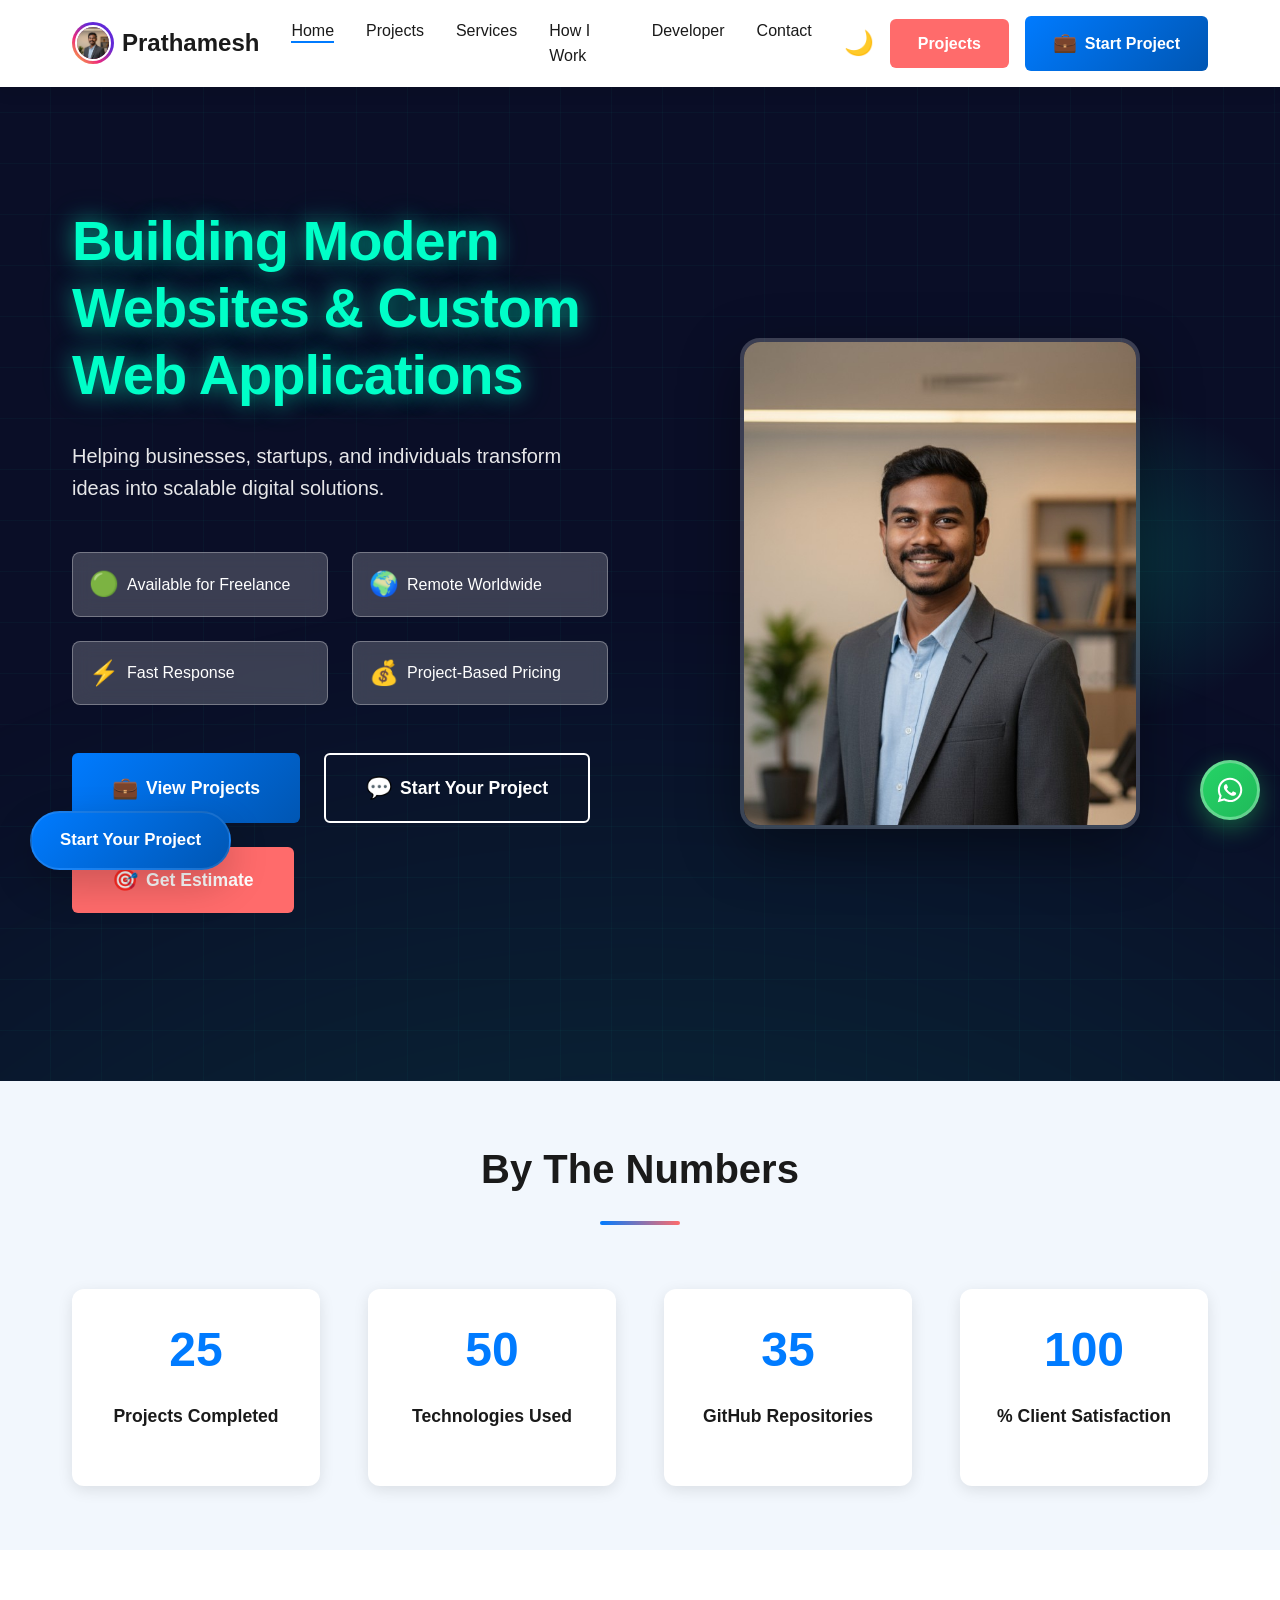
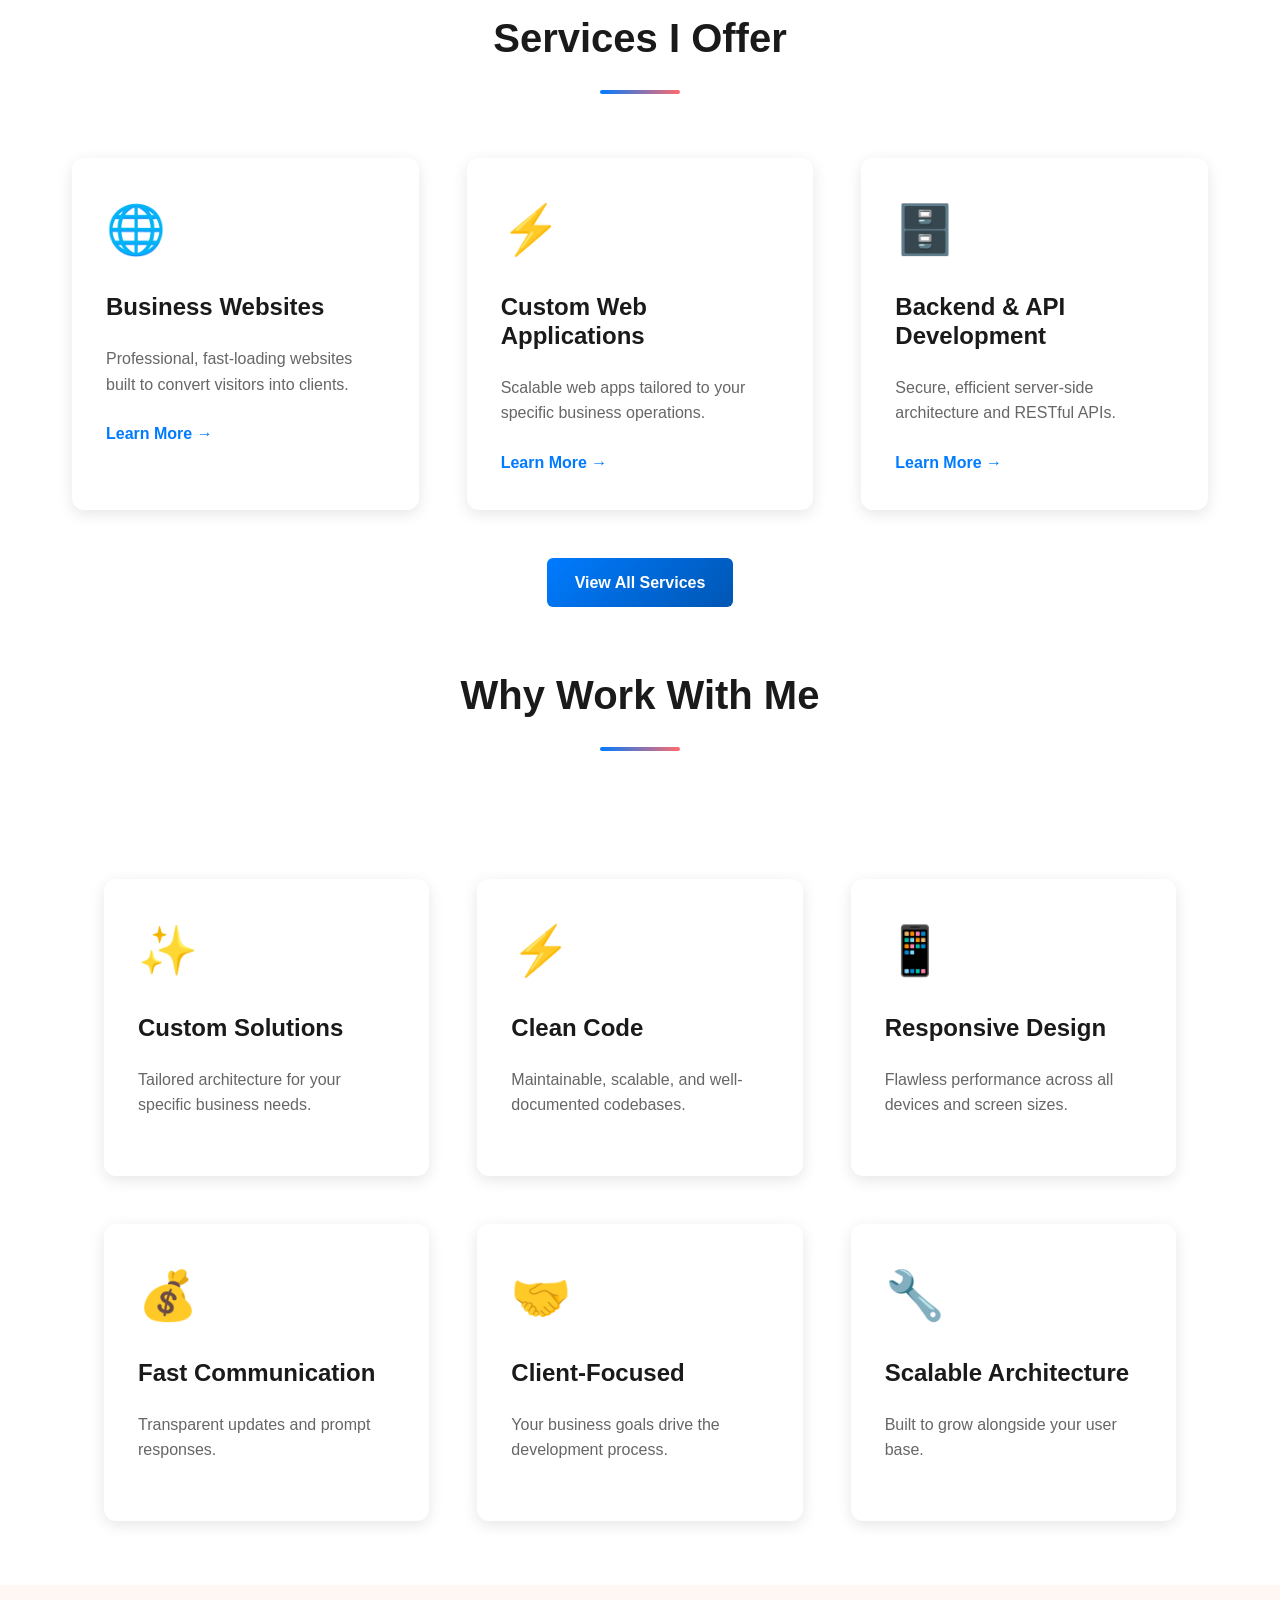
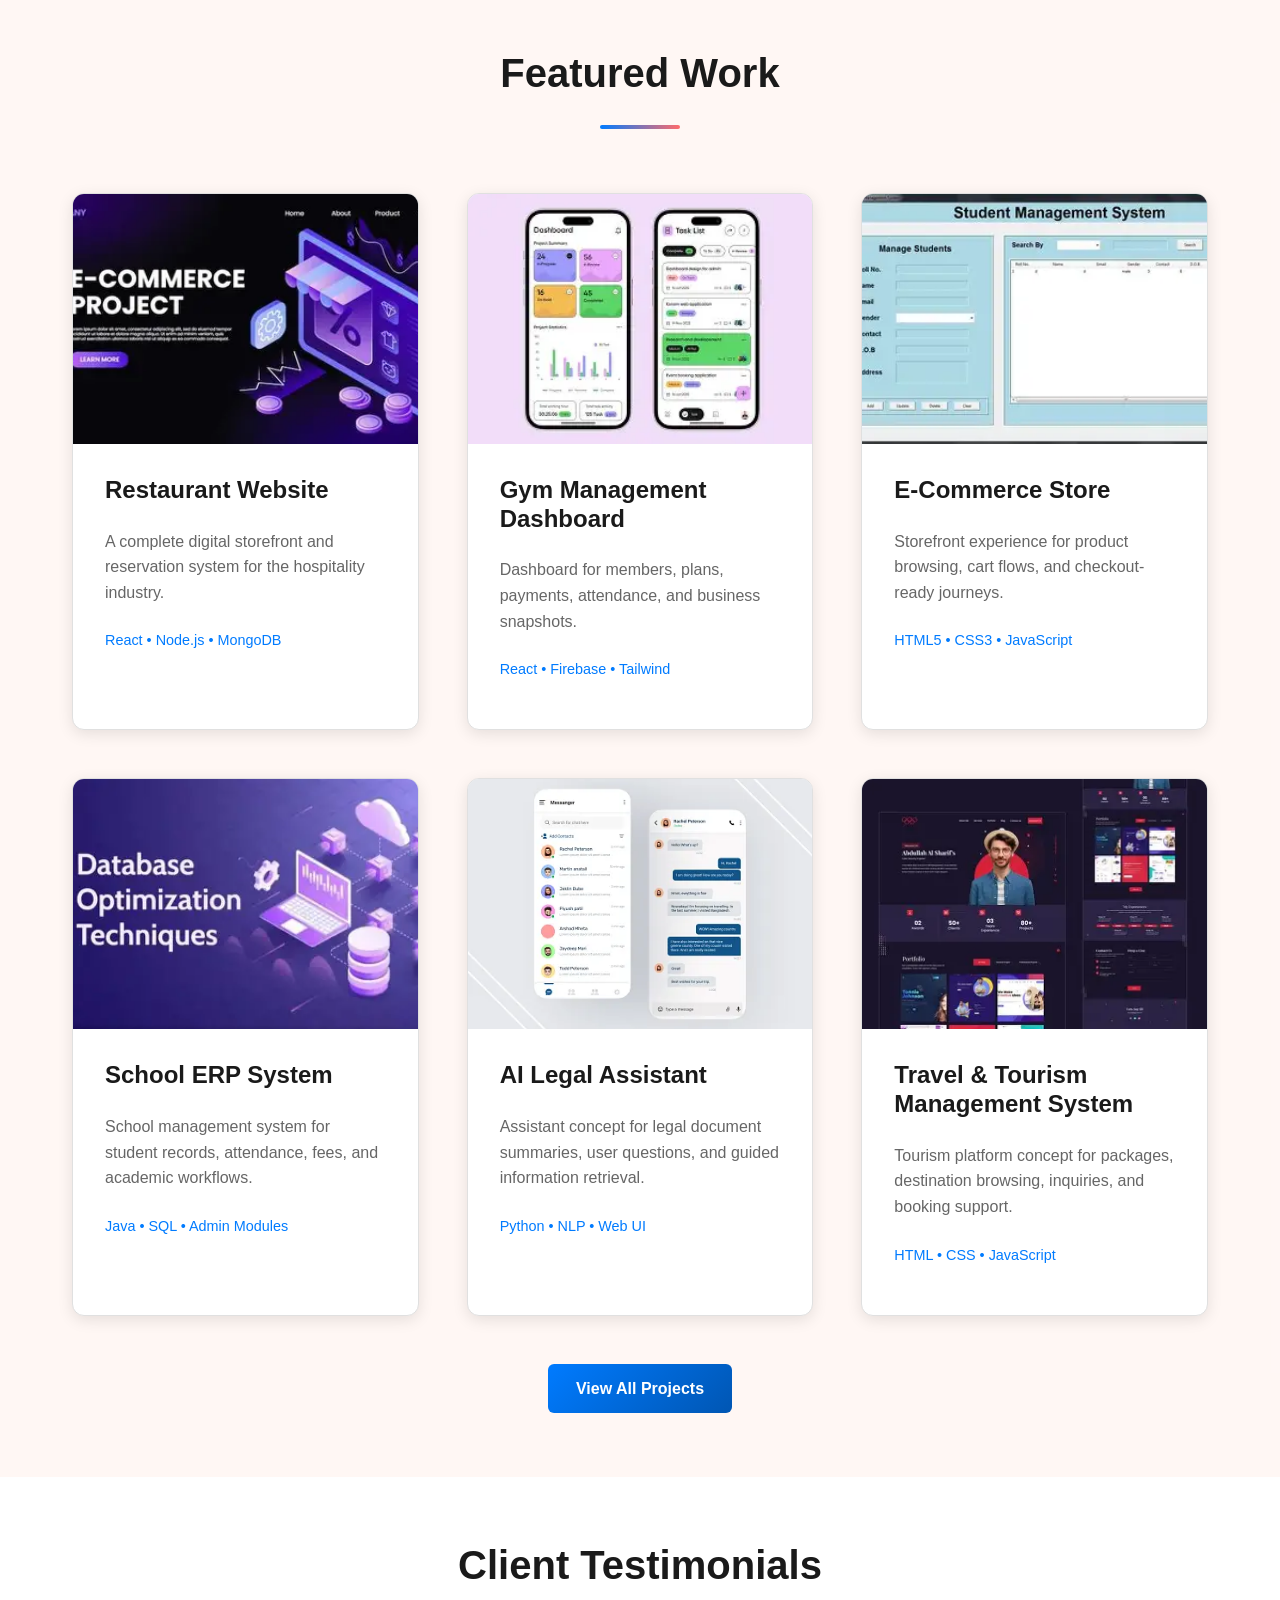
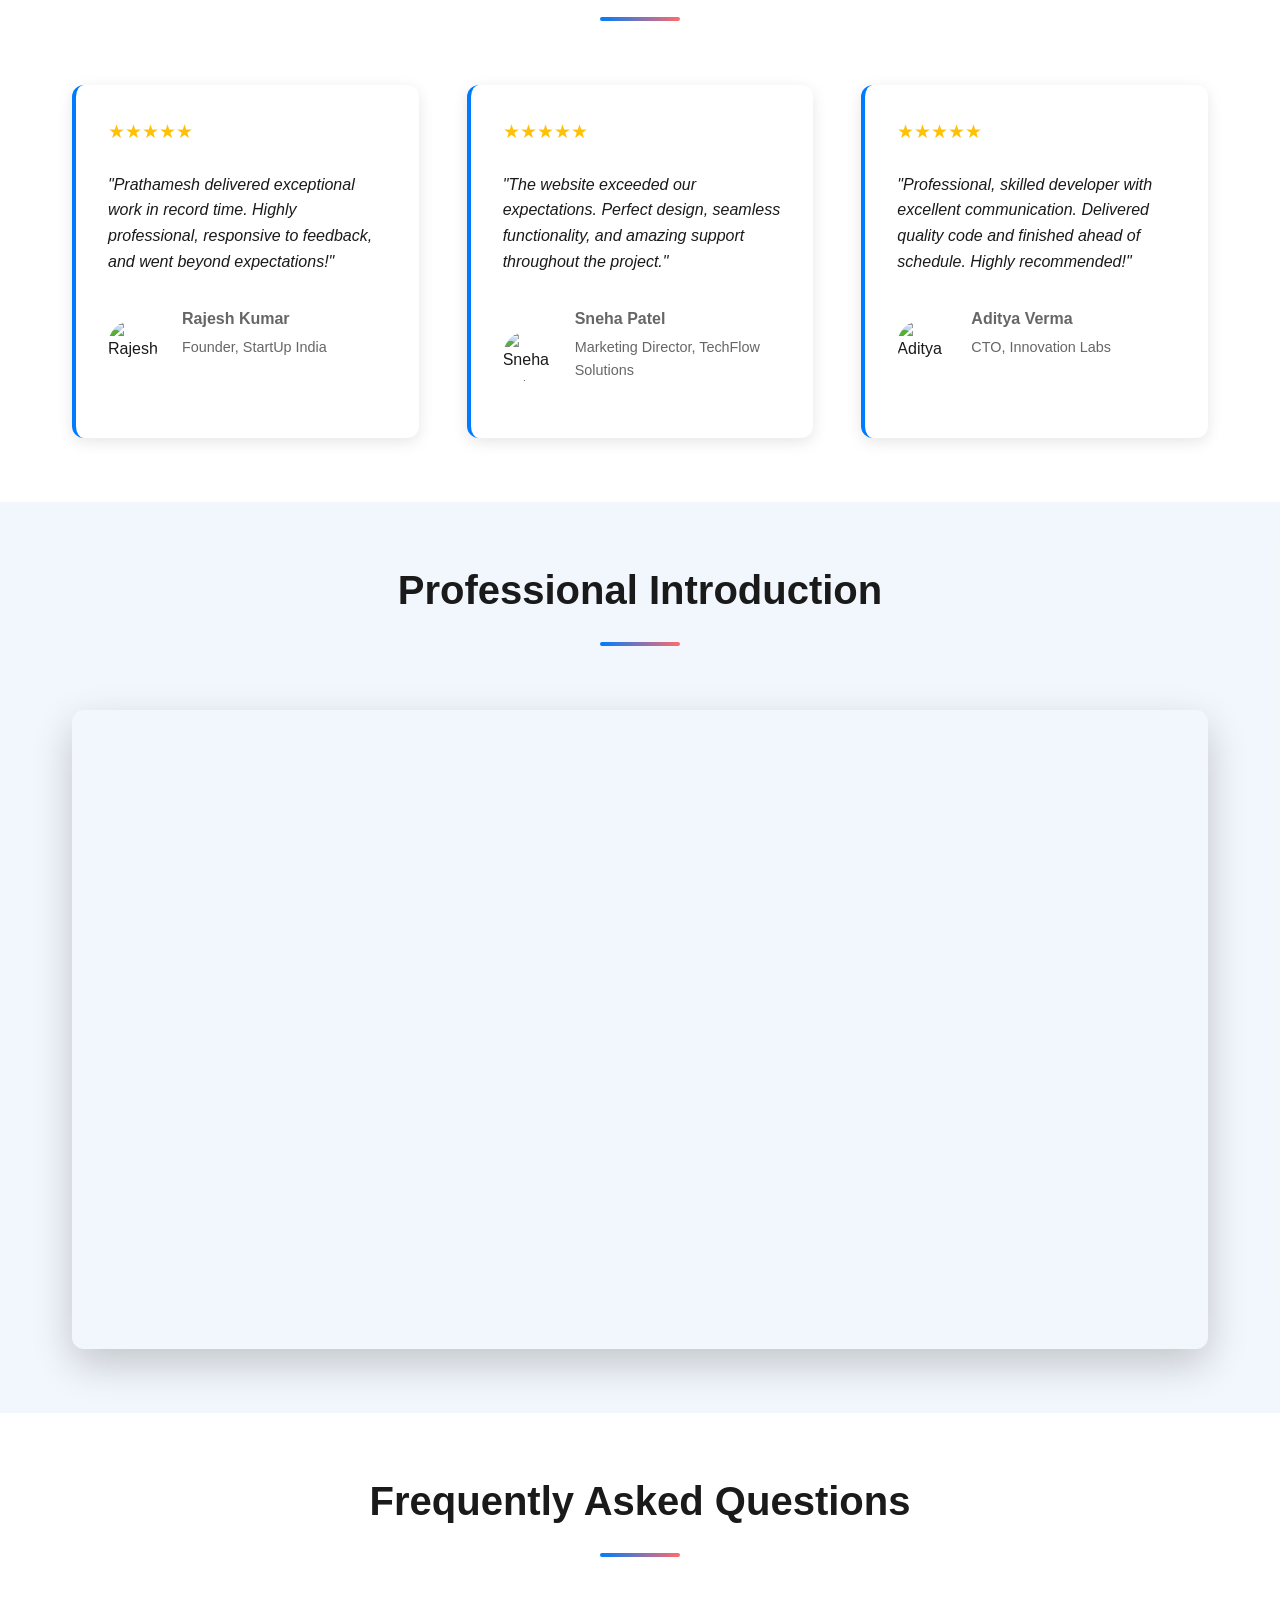
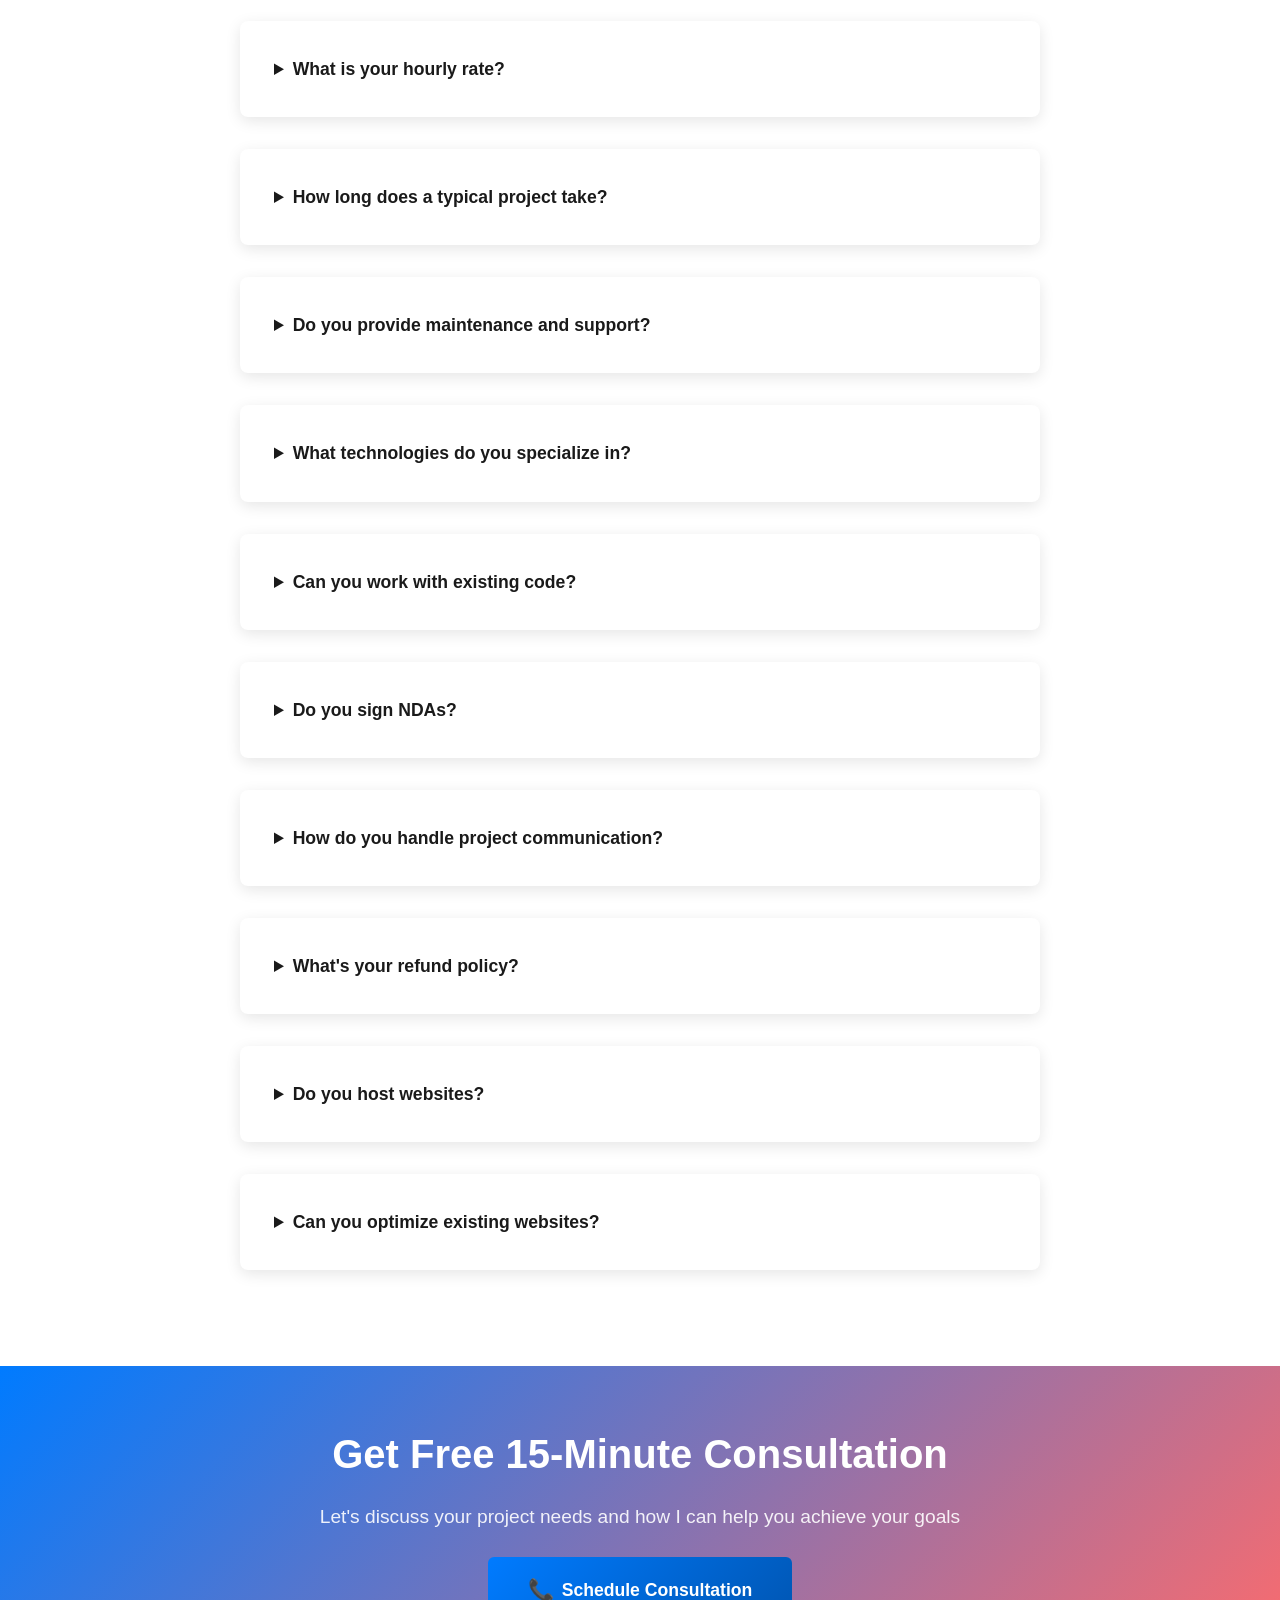
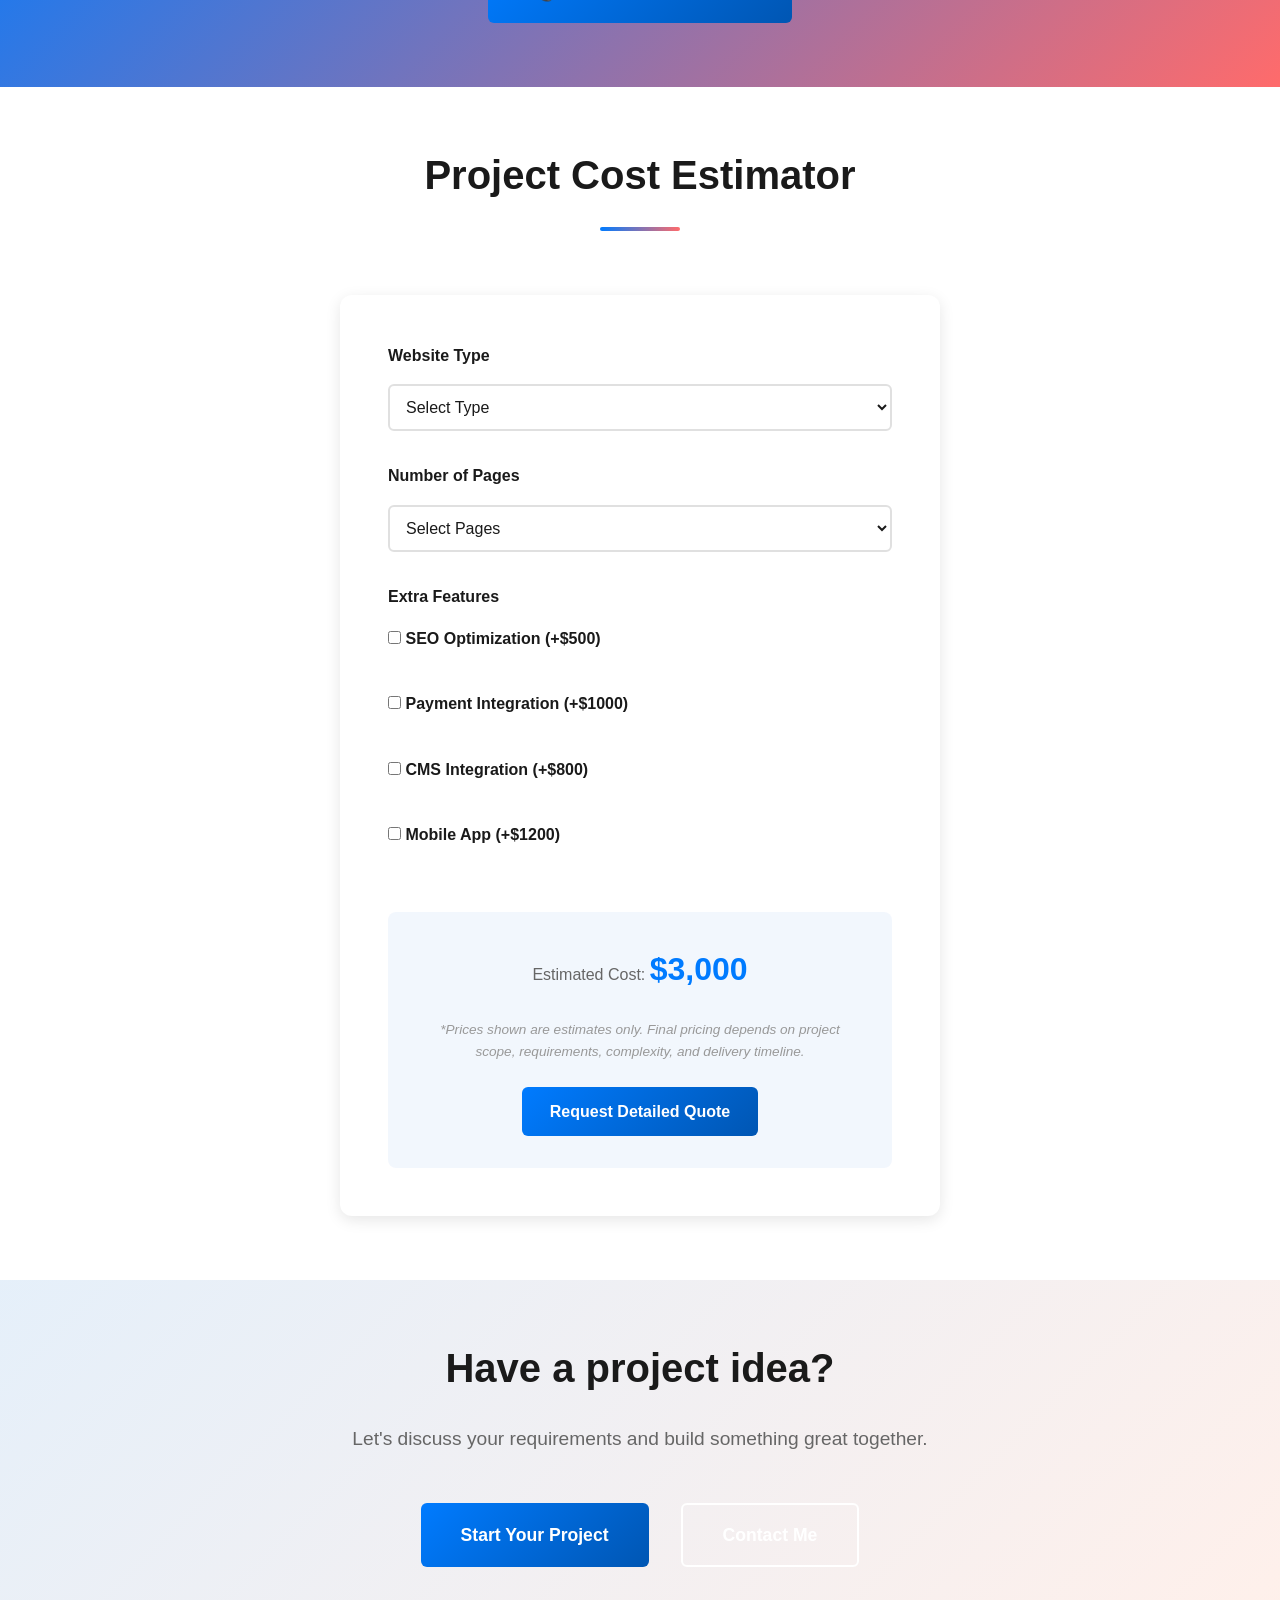
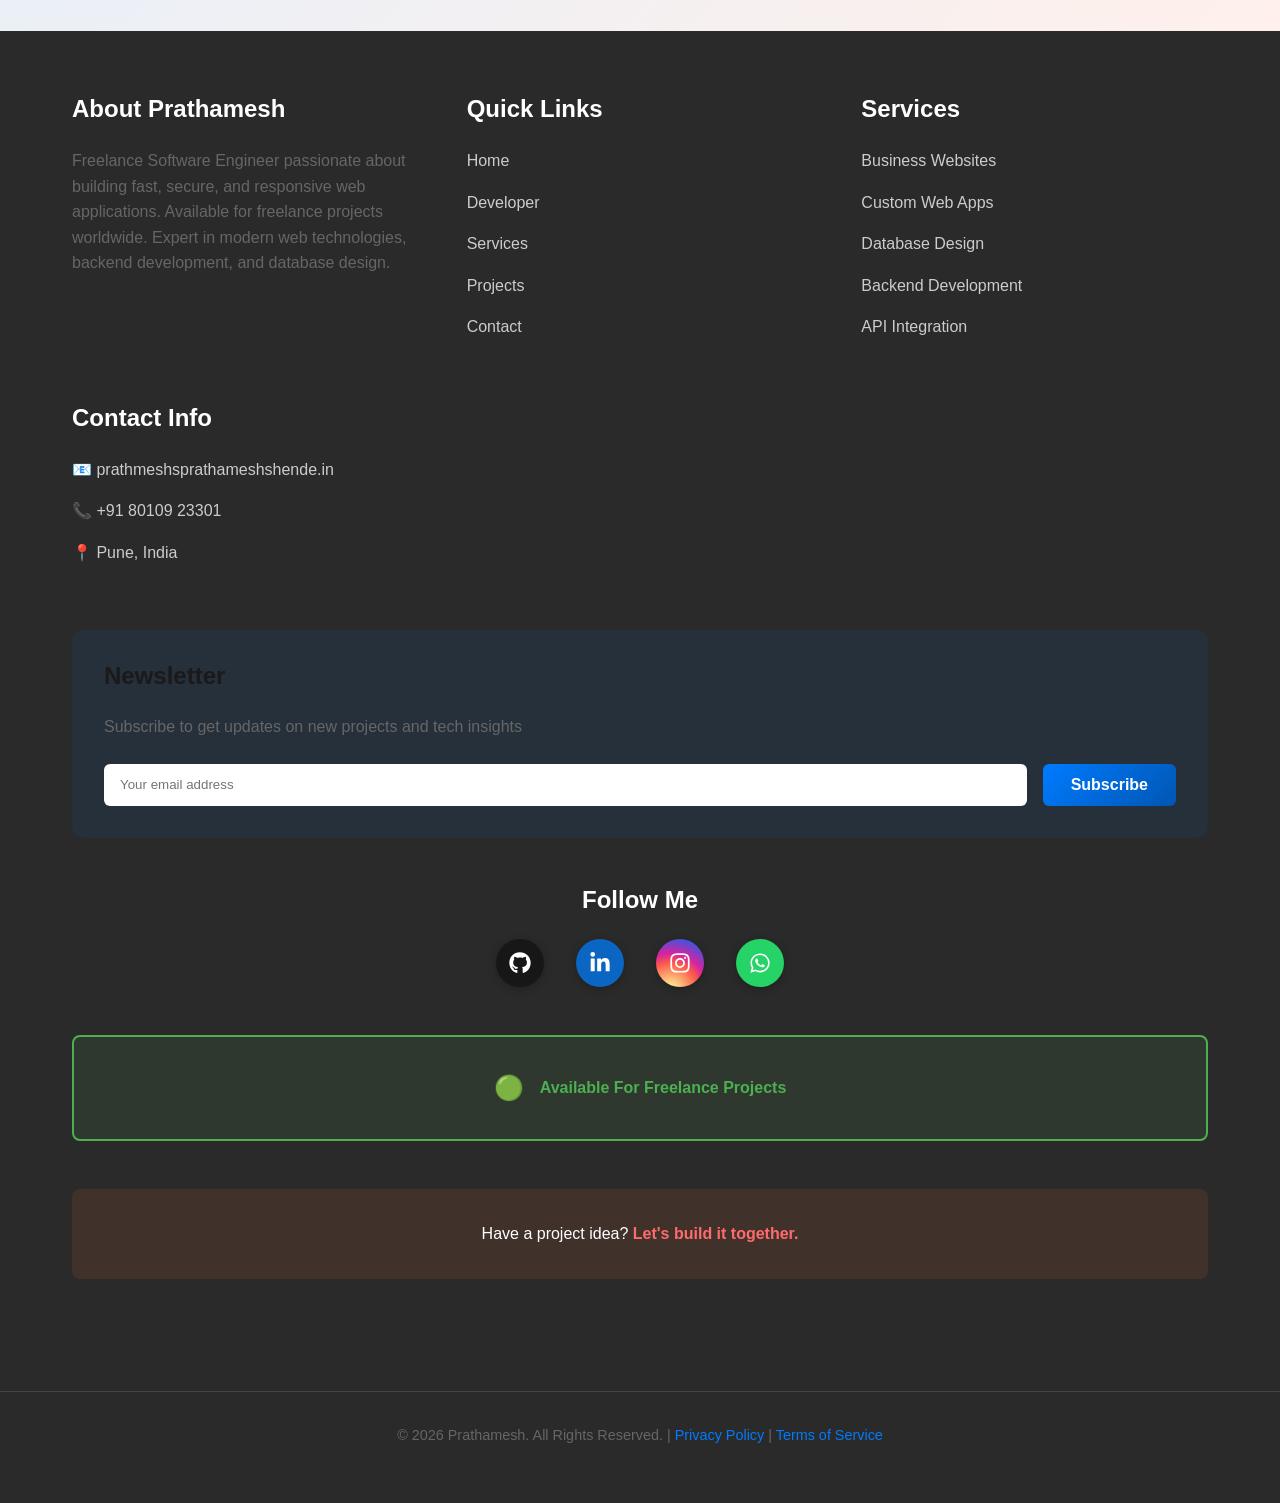
==== index.html @ f793f35e "first commit" ====
<!DOCTYPE html>
<html lang="en">
<head>
    <meta charset="UTF-8">
    <meta name="viewport" content="width=device-width, initial-scale=1.0">
    <meta name="description" content="Prathamesh | Freelance web developer specializing in custom web applications, business websites, and scalable digital solutions. Let's build your next project.">
    <meta name="keywords" content="freelance web developer, custom web applications, business websites, backend development, API development, database design">
    <meta name="author" content="Prathamesh">
    <meta name="robots" content="index, follow">
    <meta name="language" content="English">
    
    <meta property="og:type" content="website">
    <meta property="og:url" content="https://prathameshshende.in/">
    <meta property="og:title" content="Prathamesh | Freelance Web Developer & Software Engineer">
    <meta property="og:description" content="Freelance web developer specializing in custom web applications, business websites, and scalable digital solutions. Let's build your next project.">
    <meta property="og:image" content="https://prathameshshende.in/images/profile.jpg">
    
    <meta name="twitter:card" content="summary_large_image">
    <meta name="twitter:url" content="https://prathameshshende.in/">
    <meta name="twitter:title" content="Prathamesh | Freelance Web Developer & Software Engineer">
    <meta name="twitter:description" content="Freelance web developer specializing in custom web applications, business websites, and scalable digital solutions. Let's build your next project.">
    <meta name="twitter:image" content="https://prathameshshende.in/images/profile.jpg">
    
    <link rel="canonical" href="https://prathameshshende.in/">
    
    <link rel="icon" type="image/x-icon" href="favicon.ico">
    <link rel="shortcut icon" href="favicon.ico">
    
    <title>Prathamesh | Freelance Web Developer & Software Engineer</title>
    <link rel="stylesheet" href="css/style.css">
</head>
<body>
    <script type="application/ld+json">
    {
        "@context": "https://schema.org",
        "@type": "Person",
        "name": "Prathamesh",
        "image": "https://prathameshshende.in/images/profile.jpg",
        "jobTitle": "Freelance Web Developer",
        "url": "https://prathameshshende.in",
        "sameAs": [
            "hprathameshshende.in/Prathamesh-Shende",
            "httprathameshshende.in/in/prathamesh-shende",
            "htprathameshshende.in/PrathameshShende"
        ],
        "telephone": "+91-8010923301",
        "email": "prathmeshsprathameshshende.in"
    }
    </script>

    <script type="application/ld+json">
    {
        "@context": "https://schema.org",
        "@type": "WebSite",
        "url": "https://prathameshshende.in",
        "name": "Prathamesh - Freelance Developer",
        "description": "Freelance developer showcase for websites, web applications, backend development, and project inquiries"
    }
    </script>

    <a href="#main-content" class="skip-to-content">Skip to main content</a>

    <header class="header" role="banner">
        <nav class="navbar" role="navigation" aria-label="Main navigation">
            <div class="nav-container">
                <div class="nav-logo">
                    <a href="index.html" aria-current="page">
                        <span class="logo-icon"><img src="images/profile.jpg" alt="Prathamesh"></span>
                        <span class="logo-text">Prathamesh</span>
                    </a>
                </div>
                
                <button class="hamburger" id="hamburger" aria-label="Toggle navigation menu" aria-expanded="false" aria-controls="nav-menu">
                    <span class="hamburger-box">
                        <span class="hamburger-inner"></span>
                    </span>
                </button>

                <ul class="nav-menu" id="nav-menu" role="menubar">
                    <li><a href="index.html" class="nav-link active" role="menuitem">Home</a></li>
                    <li><a href="projects.html" class="nav-link" role="menuitem">Projects</a></li>
                    <li><a href="services.html" class="nav-link" role="menuitem">Services</a></li>
                    <li><a href="how-i-work.html" class="nav-link" role="menuitem">How I Work</a></li>
                    <li><a href="developer.html" class="nav-link" role="menuitem">Developer</a></li>
                    <li><a href="contact.html" class="nav-link" role="menuitem">Contact</a></li>
                </ul>

                <div class="nav-actions">
                    <button class="theme-toggle" id="themeToggle" aria-label="Toggle dark/light mode" title="Toggle Theme">
                        <span class="theme-icon">🌙</span>
                    </button>
                    <a href="projects.html" class="btn btn-secondary">Projects</a>
                    <a href="contact.html" class="btn btn-primary" aria-label="Hire me for your project">
                        <span class="btn-icon">💼</span>
                        <span class="btn-text">Start Project</span>
                    </a>
                </div>
            </div>
        </nav>
    </header>

    <div class="scroll-progress" aria-label="Page scroll progress indicator"></div>

    <main id="main-content" role="main">
        
        <section class="hero" id="hero" role="region" aria-label="Hero section">
            <div class="container">
                <div class="hero-content">
                    <div class="hero-text">
                        <h1 class="hero-title">Building Modern Websites & Custom Web Applications</h1>
                        <p class="hero-subtitle">Helping businesses, startups, and individuals transform ideas into scalable digital solutions.</p>
                        
                        <div class="trust-indicators">
                            <span class="trust-badge" role="status"><span class="badge-icon">🟢</span> Available for Freelance</span>
                            <span class="trust-badge" role="status"><span class="badge-icon">🌍</span> Remote Worldwide</span>
                            <span class="trust-badge" role="status"><span class="badge-icon">⚡</span> Fast Response</span>
                            <span class="trust-badge" role="status"><span class="badge-icon">💰</span> Project-Based Pricing</span>
                        </div>

                        <div class="hero-buttons">
                            <a href="projects.html" class="btn btn-primary btn-lg" aria-label="View freelance projects">
                                <span class="btn-icon">💼</span>
                                <span class="btn-text">View Projects</span>
                            </a>
                            <a href="contact.html" class="btn btn-outline btn-lg" aria-label="Contact me for discussions">
                                <span class="btn-icon">💬</span>
                                <span class="btn-text">Start Your Project</span>
                            </a>
                            <a href="#cost-estimator" class="btn btn-secondary btn-lg" aria-label="Get project estimate">
                                <span class="btn-icon">🎯</span>
                                <span class="btn-text">Get Estimate</span>
                            </a>
                        </div>
                    </div>
                    <div class="hero-image">
                        <img src="images/profile.jpg" alt="Prathamesh, freelance developer" class="profile-img" loading="eager">
                    </div>
                </div>
            </div>
        </section>

        <section class="stats-section" id="stats" role="region" aria-label="Statistics section">
            <div class="container">
                <h2 class="section-title">By The Numbers</h2>
                <div class="stats-grid">
                    <div class="stat-card" role="status">
                        <h3 class="stat-number" data-target="25">0</h3>
                        <p class="stat-label">Projects Completed</p>
                    </div>
                    <div class="stat-card" role="status">
                        <h3 class="stat-number" data-target="50">0</h3>
                        <p class="stat-label">Technologies Used</p>
                    </div>
                    <div class="stat-card" role="status">
                        <h3 class="stat-number" data-target="35">0</h3>
                        <p class="stat-label">GitHub Repositories</p>
                    </div>
                    <div class="stat-card" role="status">
                        <h3 class="stat-number" data-target="100">0</h3>
                        <p class="stat-label">% Client Satisfaction</p>
                    </div>
                </div>
            </div>
        </section>

        <section class="services-preview" id="services-preview" role="region" aria-label="Services preview section">
            <div class="container">
                <h2 class="section-title">Services I Offer</h2>
                <div class="services-grid">
                    <article class="service-card">
                        <div class="service-icon">🌐</div>
                        <h3>Business Websites</h3>
                        <p>Professional, fast-loading websites built to convert visitors into clients.</p>
                        <a href="services.html" class="card-link">Learn More →</a>
                    </article>
                    <article class="service-card">
                        <div class="service-icon">⚡</div>
                        <h3>Custom Web Applications</h3>
                        <p>Scalable web apps tailored to your specific business operations.</p>
                        <a href="services.html" class="card-link">Learn More →</a>
                    </article>
                    <article class="service-card">
                        <div class="service-icon">🗄️</div>
                        <h3>Backend & API Development</h3>
                        <p>Secure, efficient server-side architecture and RESTful APIs.</p>
                        <a href="services.html" class="card-link">Learn More →</a>
                    </article>
                </div>
                <div class="services-cta">
                    <a href="services.html" class="btn btn-primary">View All Services</a>
                </div>
            </div>
        </section>

        <section class="why-choose" id="why-choose" role="region" aria-label="Why choose me section">
            <div class="container">
                <h2 class="section-title">Why Work With Me</h2>
                <div class="features-grid">
                    <div class="feature-card">
                        <div class="feature-icon">✨</div>
                        <h3>Custom Solutions</h3>
                        <p>Tailored architecture for your specific business needs.</p>
                    </div>
                    <div class="feature-card">
                        <div class="feature-icon">⚡</div>
                        <h3>Clean Code</h3>
                        <p>Maintainable, scalable, and well-documented codebases.</p>
                    </div>
                    <div class="feature-card">
                        <div class="feature-icon">📱</div>
                        <h3>Responsive Design</h3>
                        <p>Flawless performance across all devices and screen sizes.</p>
                    </div>
                    <div class="feature-card">
                        <div class="feature-icon">💰</div>
                        <h3>Fast Communication</h3>
                        <p>Transparent updates and prompt responses.</p>
                    </div>
                    <div class="feature-card">
                        <div class="feature-icon">🤝</div>
                        <h3>Client-Focused</h3>
                        <p>Your business goals drive the development process.</p>
                    </div>
                    <div class="feature-card">
                        <div class="feature-icon">🔧</div>
                        <h3>Scalable Architecture</h3>
                        <p>Built to grow alongside your user base.</p>
                    </div>
                </div>
            </div>
        </section>

        <section class="featured-projects" id="featured-projects" role="region" aria-label="Featured projects section">
            <div class="container">
                <h2 class="section-title">Featured Work</h2>
                <div class="projects-grid">
                    <article class="project-card portfolio-card">
                        <div class="project-image">
                            <img src="images/projects/project1.jpg" alt="Restaurant Website Mockup" loading="lazy">
                            <div class="project-overlay">
                                <button class="btn btn-primary btn-sm modal-trigger" data-project="restaurant">Preview</button>
                            </div>
                        </div>
                        <div class="project-info">
                            <h3>Restaurant Website</h3>
                            <p class="project-desc">A complete digital storefront and reservation system for the hospitality industry.</p>
                            <span class="project-tech">React • Node.js • MongoDB</span>
                        </div>
                        <div class="project-details" hidden>
                            <div class="modal-data" data-id="restaurant">
                                <h3 class="modal-title">Restaurant Website</h3>
                                <div class="modal-overview">A polished website for a restaurant that needs to display menus, highlights, location details, and inquiry options clearly.</div>
                                <div class="modal-problem">Replaces scattered social media-only information with a trustworthy web presence customers can access anytime.</div>
                                <ul class="modal-features">
                                    <li>Menu and featured dish sections</li>
                                    <li>Gallery, location, and contact blocks</li>
                                    <li>Mobile-first browsing experience</li>
                                    <li>SEO-friendly page structure</li>
                                </ul>
                                <div class="modal-stack">React, Node.js, MongoDB, HTML5, CSS3</div>
                                <div class="modal-process">Content planning, wireframe, responsive build, performance checks, and launch support.</div>
                                <a href="hprathameshshende.in/Mr-PrathameshShende" class="modal-repo">View GitHub Repository</a>
                            </div>
                        </div>
                    </article>

                    <article class="project-card portfolio-card">
                        <div class="project-image">
                            <img src="images/projects/project2.jpg" alt="Gym Management Dashboard Mockup" loading="lazy">
                            <div class="project-overlay">
                                <button class="btn btn-primary btn-sm modal-trigger" data-project="gym">Preview</button>
                            </div>
                        </div>
                        <div class="project-info">
                            <h3>Gym Management Dashboard</h3>
                            <p class="project-desc">Dashboard for members, plans, payments, attendance, and business snapshots.</p>
                            <span class="project-tech">React • Firebase • Tailwind</span>
                        </div>
                         <div class="project-details" hidden>
                            <div class="modal-data" data-id="gym">
                                <h3 class="modal-title">Gym Management Dashboard</h3>
                                <div class="modal-overview">An operational dashboard for gym owners to manage members, subscriptions, attendance, and revenue visibility.</div>
                                <div class="modal-problem">Reduces manual record keeping and helps staff quickly understand membership and payment status.</div>
                                <ul class="modal-features">
                                    <li>Member and plan management</li>
                                    <li>Attendance and payment tracking</li>
                                    <li>Dashboard metrics for daily operations</li>
                                    <li>Responsive admin interface</li>
                                </ul>
                                <div class="modal-stack">React, Firebase, Redux, Tailwind CSS</div>
                                <div class="modal-process">Requirement mapping, data model planning, UI build, workflow testing, and iteration.</div>
                                <a href="hprathameshshende.in/Mr-PrathameshShende" class="modal-repo">View GitHub Repository</a>
                            </div>
                        </div>
                    </article>

                    <article class="project-card portfolio-card">
                        <div class="project-image">
                            <img src="images/projects/project3.jpg" alt="E-Commerce Store Mockup" loading="lazy">
                            <div class="project-overlay">
                                <button class="btn btn-primary btn-sm modal-trigger" data-project="ecommerce">Preview</button>
                            </div>
                        </div>
                        <div class="project-info">
                            <h3>E-Commerce Store</h3>
                            <p class="project-desc">Storefront experience for product browsing, cart flows, and checkout-ready journeys.</p>
                            <span class="project-tech">HTML5 • CSS3 • JavaScript</span>
                        </div>
                        <div class="project-details" hidden>
                            <div class="modal-data" data-id="ecommerce">
                                <h3 class="modal-title">E-Commerce Store</h3>
                                <div class="modal-overview">A storefront-style web project focused on product discovery, cart interaction, and conversion-friendly browsing.</div>
                                <div class="modal-problem">Gives small businesses a structured online shopping experience instead of relying only on manual product sharing.</div>
                                <ul class="modal-features">
                                    <li>Product listing and detail patterns</li>
                                    <li>Cart-ready interaction flow</li>
                                    <li>Responsive category browsing</li>
                                    <li>Performance and SEO basics</li>
                                </ul>
                                <div class="modal-stack">HTML5, CSS3, JavaScript</div>
                                <div class="modal-process">Store flow planning, UI component build, interaction testing, and optimization.</div>
                                <a href="hprathameshshende.in/Mr-PrathameshShende" class="modal-repo">View GitHub Repository</a>
                            </div>
                        </div>
                    </article>

                    <article class="project-card portfolio-card">
                        <div class="project-image">
                            <img src="images/projects/project4.jpg" alt="School ERP System Mockup" loading="lazy">
                            <div class="project-overlay">
                                <button class="btn btn-primary btn-sm modal-trigger" data-project="erp">Preview</button>
                            </div>
                        </div>
                        <div class="project-info">
                            <h3>School ERP System</h3>
                            <p class="project-desc">School management system for student records, attendance, fees, and academic workflows.</p>
                            <span class="project-tech">Java • SQL • Admin Modules</span>
                        </div>
                        <div class="project-details" hidden>
                            <div class="modal-data" data-id="erp">
                                <h3 class="modal-title">School ERP System</h3>
                                <div class="modal-overview">A school operations system designed to organize student, staff, attendance, fee, and academic records.</div>
                                <div class="modal-problem">Centralizes repetitive school administration tasks and reduces dependency on spreadsheets.</div>
                                <ul class="modal-features">
                                    <li>Student and staff record management</li>
                                    <li>Attendance and fee tracking</li>
                                    <li>Role-based admin workflows</li>
                                    <li>Reports for common school operations</li>
                                </ul>
                                <div class="modal-stack">Java, SQL</div>
                                <div class="modal-process">Workflow analysis, schema design, module development, testing, and documentation.</div>
                                <a href="hprathameshshende.in/Mr-PrathameshShende" class="modal-repo">View GitHub Repository</a>
                            </div>
                        </div>
                    </article>

                    <article class="project-card portfolio-card">
                        <div class="project-image">
                            <img src="images/projects/project5.jpg" alt="AI Legal Assistant Mockup" loading="lazy">
                            <div class="project-overlay">
                                <button class="btn btn-primary btn-sm modal-trigger" data-project="ai">Preview</button>
                            </div>
                        </div>
                        <div class="project-info">
                            <h3>AI Legal Assistant</h3>
                            <p class="project-desc">Assistant concept for legal document summaries, user questions, and guided information retrieval.</p>
                            <span class="project-tech">Python • NLP • Web UI</span>
                        </div>
                         <div class="project-details" hidden>
                             <div class="modal-data" data-id="ai">
                                <h3 class="modal-title">AI Legal Assistant</h3>
                                <div class="modal-overview">A legal-tech assistant concept that helps users understand document content and ask structured legal-information questions.</div>
                                <div class="modal-problem">Makes long legal documents easier to review by summarizing key points and organizing queries.</div>
                                <ul class="modal-features">
                                    <li>Document upload and summary flow</li>
                                    <li>Question-answer style interface</li>
                                    <li>Clear disclaimers for informational use</li>
                                    <li>Readable result formatting</li>
                                </ul>
                                <div class="modal-stack">Python, NLP, JavaScript</div>
                                <div class="modal-process">Use-case planning, data flow design, prototype UI, testing with sample documents.</div>
                                <a href="hprathameshshende.in/Mr-PrathameshShende" class="modal-repo">View GitHub Repository</a>
                            </div>
                        </div>
                    </article>

                    <article class="project-card portfolio-card">
                        <div class="project-image">
                            <img src="images/projects/project6.jpg" alt="Travel and Tourism Management System Mockup" loading="lazy">
                            <div class="project-overlay">
                                <button class="btn btn-primary btn-sm modal-trigger" data-project="travel">Preview</button>
                            </div>
                        </div>
                        <div class="project-info">
                            <h3>Travel & Tourism Management System</h3>
                            <p class="project-desc">Tourism platform concept for packages, destination browsing, inquiries, and booking support.</p>
                            <span class="project-tech">HTML • CSS • JavaScript</span>
                        </div>
                        <div class="project-details" hidden>
                            <div class="modal-data" data-id="travel">
                                <h3 class="modal-title">Travel & Tourism Management System</h3>
                                <div class="modal-overview">A travel management web system for showcasing destinations, packages, trip details, and inquiry workflows.</div>
                                <div class="modal-problem">Helps travel businesses present packages professionally and collect trip requirements in one place.</div>
                                <ul class="modal-features">
                                    <li>Destination and package listing</li>
                                    <li>Inquiry and booking-oriented CTA flow</li>
                                    <li>Responsive travel content layout</li>
                                    <li>Admin-ready content structure</li>
                                </ul>
                                <div class="modal-stack">HTML, CSS, JavaScript</div>
                                <div class="modal-process">Content architecture, package layout design, responsive build, inquiry testing.</div>
                                <a href="hprathameshshende.in/Mr-PrathameshShende" class="modal-repo">View GitHub Repository</a>
                            </div>
                        </div>
                    </article>
                </div>
                <div class="projects-cta">
                    <a href="projects.html" class="btn btn-primary">View All Projects</a>
                </div>
            </div>
        </section>

        <section class="testimonials" id="testimonials" role="region" aria-label="Testimonials section">
            <div class="container">
                <h2 class="section-title">Client Testimonials</h2>
                <div class="testimonials-grid">
                    <article class="testimonial-card">
                        <div class="stars" aria-label="5 out of 5 stars">★★★★★</div>
                        <p class="testimonial-text">"Prathamesh delivered exceptional work in record time. Highly professional, responsive to feedback, and went beyond expectations!"</p>
                        <div class="testimonial-author">
                            <img src="https://viprathameshshende.in/50/FF6B6B/FFFFFF?text=RK" alt="Rajesh Kumar profile picture" loading="lazy">
                            <div>
                                <p class="author-name">Rajesh Kumar</p>
                                <p class="author-role">Founder, StartUp India</p>
                            </div>
                        </div>
                    </article>

                    <article class="testimonial-card">
                        <div class="stars" aria-label="5 out of 5 stars">★★★★★</div>
                        <p class="testimonial-text">"The website exceeded our expectations. Perfect design, seamless functionality, and amazing support throughout the project."</p>
                        <div class="testimonial-author">
                            <img src="https://viprathameshshende.in/50/4ECDC4/FFFFFF?text=SP" alt="Sneha Patel profile picture" loading="lazy">
                            <div>
                                <p class="author-name">Sneha Patel</p>
                                <p class="author-role">Marketing Director, TechFlow Solutions</p>
                            </div>
                        </div>
                    </article>

                    <article class="testimonial-card">
                        <div class="stars" aria-label="5 out of 5 stars">★★★★★</div>
                        <p class="testimonial-text">"Professional, skilled developer with excellent communication. Delivered quality code and finished ahead of schedule. Highly recommended!"</p>
                        <div class="testimonial-author">
                            <img src="https://viprathameshshende.in/50/95E1D3/FFFFFF?text=AV" alt="Aditya Verma profile picture" loading="lazy">
                            <div>
                                <p class="author-name">Aditya Verma</p>
                                <p class="author-role">CTO, Innovation Labs</p>
                            </div>
                        </div>
                    </article>
                </div>
            </div>
        </section>

        <section class="video-section" id="video-section" role="region" aria-label="Introduction video section">
            <div class="container">
                <h2 class="section-title">Professional Introduction</h2>
                <div class="video-container">
<iframe width="100%" height="400" src="https:prathameshshende.in/embed/Akv9d1X_qKA?si=hriV2VgsnIpllRv3" title="YouTube video player" frameborder="0" allow="accelerometer; autoplay; clipboard-write; encrypted-media; gyroscope; picture-in-picture; web-share" referrerpolicy="strict-origin-when-cross-origin" allowfullscreen></iframe>                </div>
            </div>
        </section>

        <section class="faq-section" id="faq" role="region" aria-label="Frequently asked questions">
            <div class="container">
                <h2 class="section-title">Frequently Asked Questions</h2>
                <div class="faq-content">
                    <details class="faq-item">
                        <summary>What is your hourly rate?</summary>
                        <p>I offer project-based pricing, but hourly rates typically range from $25-$75 depending on project complexity and your specific requirements.</p>
                    </details>

                    <details class="faq-item">
                        <summary>How long does a typical project take?</summary>
                        <p>Project timelines vary. A simple website takes 2-3 weeks, while complex applications may take 2-3 months. I provide detailed timelines after understanding requirements.</p>
                    </details>

                    <details class="faq-item">
                        <summary>Do you provide maintenance and support?</summary>
                        <p>Yes, I offer post-launch support packages including bug fixes, updates, and technical assistance.</p>
                    </details>

                    <details class="faq-item">
                        <summary>What technologies do you specialize in?</summary>
                        <p>I specialize in HTML5, CSS3, JavaScript, Java, SQL, Node.js, React, and various backend frameworks.</p>
                    </details>

                    <details class="faq-item">
                        <summary>Can you work with existing code?</summary>
                        <p>Absolutely! I can debug, optimize, and extend existing projects. Code quality is always a priority.</p>
                    </details>

                    <details class="faq-item">
                        <summary>Do you sign NDAs?</summary>
                        <p>Yes, I can sign NDAs and confidentiality agreements for sensitive projects.</p>
                    </details>

                    <details class="faq-item">
                        <summary>How do you handle project communication?</summary>
                        <p>I provide regular updates via email, messaging apps, or video calls based on your preference.</p>
                    </details>

                    <details class="faq-item">
                        <summary>What's your refund policy?</summary>
                        <p>If you're unsatisfied with the deliverables, we work together to make revisions. Terms are discussed upfront.</p>
                    </details>

                    <details class="faq-item">
                        <summary>Do you host websites?</summary>
                        <p>I don't host directly, but I guide you through deployment options like Netlify, Vercel, AWS, and traditional hosting.</p>
                    </details>

                    <details class="faq-item">
                        <summary>Can you optimize existing websites?</summary>
                        <p>Yes, I offer SEO optimization, performance improvements, and modernization of existing websites.</p>
                    </details>
                </div>
            </div>
        </section>

        <section class="consultation" id="consultation" role="region" aria-label="Free consultation offer">
            <div class="container">
                <div class="consultation-content">
                    <h2>Get Free 15-Minute Consultation</h2>
                    <p>Let's discuss your project needs and how I can help you achieve your goals</p>
                    <a href="contact.html?type=consultation" class="btn btn-primary btn-lg">
                        <span class="btn-icon">📞</span>
                        <span class="btn-text">Schedule Consultation</span>
                    </a>
                </div>
            </div>
        </section>

        <section class="cost-estimator" id="cost-estimator" role="region" aria-label="Project cost estimator">
            <div class="container">
                <h2 class="section-title">Project Cost Estimator</h2>
                <div class="estimator-form">
                    <div class="form-group">
                        <label for="website-type">Website Type</label>
                        <select id="website-type">
                            <option value="">Select Type</option>
                            <option value="3000">Portfolio Website</option>
                            <option value="5000">Business Website</option>
                            <option value="8000">E-Commerce Website</option>
                            <option value="10000">Web Application</option>
                        </select>
                    </div>

                    <div class="form-group">
                        <label for="page-count">Number of Pages</label>
                        <select id="page-count">
                            <option value="">Select Pages</option>
                            <option value="0">1-5 Pages</option>
                            <option value="1000">6-10 Pages</option>
                            <option value="2000">11-20 Pages</option>
                            <option value="3000">20+ Pages</option>
                        </select>
                    </div>

                    <div class="form-group">
                        <label for="features">Extra Features</label>
                        <div class="features-checkboxes">
                            <label class="checkbox">
                                <input type="checkbox" value="500" data-feature="SEO">
                                <span>SEO Optimization (+$500)</span>
                            </label>
                            <label class="checkbox">
                                <input type="checkbox" value="1000" data-feature="Payment">
                                <span>Payment Integration (+$1000)</span>
                            </label>
                            <label class="checkbox">
                                <input type="checkbox" value="800" data-feature="CMS">
                                <span>CMS Integration (+$800)</span>
                            </label>
                            <label class="checkbox">
                                <input type="checkbox" value="1200" data-feature="Mobile">
                                <span>Mobile App (+$1200)</span>
                            </label>
                        </div>
                    </div>

                    <div class="estimator-result">
                        <p>Estimated Cost: <strong id="estimated-cost">$3,000</strong></p>
                        <p class="estimator-disclaimer" style="font-size: 0.85rem; color: var(--text-muted); margin-top: 15px;">
                            <em>*Prices shown are estimates only. Final pricing depends on project scope, requirements, complexity, and delivery timeline.</em>
                        </p>
                        <a href="contact.html?type=estimate" class="btn btn-primary">Request Detailed Quote</a>
                    </div>
                </div>
            </div>
        </section>

        <section class="cta-section" id="cta" role="region" aria-label="Call to action section">
            <div class="container">
                <h2>Have a project idea?</h2>
                <p>Let's discuss your requirements and build something great together.</p>
                <div class="cta-buttons">
                    <a href="contact.html" class="btn btn-primary btn-lg">Start Your Project</a>
                    <a href="contact.html" class="btn btn-outline btn-lg">Contact Me</a>
                </div>
            </div>
        </section>

    </main>

    <div id="project-modal" class="modal-overlay" style="display: none;">
        <div class="modal-content">
            <button class="modal-close">&times;</button>
            <h2 id="modal-display-title">Project Title</h2>
            <div class="modal-body">
                <h4 class="modal-heading">Project Overview</h4>
                <p id="modal-display-overview">...</p>
                
                <h4 class="modal-heading">Problem Solved</h4>
                <p id="modal-display-problem">...</p>
                
                <h4 class="modal-heading">Key Features</h4>
                <ul id="modal-display-features"></ul>
                
                <h4 class="modal-heading">Technology Stack</h4>
                <p id="modal-display-stack">...</p>
                
                <h4 class="modal-heading">Development Process</h4>
                <p id="modal-display-process">...</p>
                
                <a href="#" id="modal-display-repo" target="_blank" rel="noopener noreferrer" class="btn btn-primary">View GitHub Repository</a>
            </div>
        </div>
    </div>

    <footer class="footer" role="contentinfo">
        <div class="footer-content">
            <div class="container">
                <div class="footer-grid">
                    <div class="footer-section">
                        <h3>About Prathamesh</h3>
                        <p>Freelance Software Engineer passionate about building fast, secure, and responsive web applications. Available for freelance projects worldwide. Expert in modern web technologies, backend development, and database design.</p>
                    </div>

                    <div class="footer-section">
                        <h3>Quick Links</h3>
                        <ul>
                            <li><a href="index.html">Home</a></li>
                            <li><a href="developer.html">Developer</a></li>
                            <li><a href="services.html">Services</a></li>
                            <li><a href="projects.html">Projects</a></li>
                            <li><a href="contact.html">Contact</a></li>
                        </ul>
                    </div>

                    <div class="footer-section">
                        <h3>Services</h3>
                        <ul>
                            <li><a href="services.html">Business Websites</a></li>
                            <li><a href="services.html">Custom Web Apps</a></li>
                            <li><a href="services.html">Database Design</a></li>
                            <li><a href="services.html">Backend Development</a></li>
                            <li><a href="services.html">API Integration</a></li>
                        </ul>
                    </div>

                    <div class="footer-section">
                        <h3>Contact Info</h3>
                        <ul class="contact-list">
                            <li><a href="mailto:prathmeshsprathameshshende.in">📧 prathmeshsprathameshshende.in</a></li>
                            <li><a href="tel:+918010923301">📞 +91 80109 23301</a></li>
                            <li>📍 Pune, India</li>
                        </ul>
                    </div>
                </div>

                <div class="newsletter-section">
                    <h3>Newsletter</h3>
                    <p>Subscribe to get updates on new projects and tech insights</p>
                    <form class="newsletter-form" id="newsletter-form">
                        <input type="email" placeholder="Your email address" required aria-label="Email for newsletter subscription">
                        <button type="submit" class="btn btn-primary" aria-label="Subscribe to newsletter">Subscribe</button>
                    </form>
                </div>

                <div class="social-section">
                    <h3>Follow Me</h3>
                    <div class="social-icons">
                        <a href="hprathameshshende.in/Mr-PrathameshShende" class="icon-github" title="Visit GitHub profile" aria-label="GitHub">
                            <svg class="social-icon" viewBox="0 0 496 512" xmlns="http://www.w3.org/2000/svg"><path d="M165.9 397.4c0 2-2.3 3.6-5.2 3.6-3.3.3-5.6-1.3-5.6-3.6 0-2 2.3-3.6 5.2-3.6 3-.3 5.6 1.3 5.6 3.6zm-31.1-4.5c-.7 2 1.3 4.3 4.3 4.9 2.6 1 5.6 0 6.2-2s-1.3-4.3-4.3-5.2c-2.6-.7-5.5.3-6.2 2.3zm44.2-1.7c-2.9.7-4.9 2.6-4.6 4.9.3 2 2.9 3.3 5.9 2.6 2.9-.7 4.9-2.6 4.6-4.6-.3-1.9-3-3.2-5.9-2.9zM244.8 8C106.1 8 0 113.3 0 252c0 110.9 69.8 205.8 169.5 239.2 12.8 2.3 17.3-5.6 17.3-12.1 0-6.2-.3-40.4-.3-61.4 0 0-70 15-84.7-29.8 0 0-11.4-29.1-27.8-36.6 0 0-22.9-15.7 1.6-15.4 0 0 24.9 2 38.6 25.8 21.9 38.6 58.6 27.5 72.9 20.9 2.3-16 8.8-27.1 16-33.7-55.9-6.2-112.3-14.3-112.3-110.5 0-27.5 7.6-41.3 23.6-58.9-2.6-6.5-11.1-33.3 2.6-67.9 20.9-6.5 69 27 69 27 20-5.6 41.5-8.5 62.8-8.5s42.8 2.9 62.8 8.5c0 0 48.1-33.6 69-27 13.7 34.7 5.2 61.4 2.6 67.9 16 17.7 25.8 31.5 25.8 58.9 0 96.5-58.9 104.2-114.8 110.5 9.2 7.9 17 22.9 17 46.4 0 33.7-.3 75.4-.3 83.6 0 6.5 4.6 14.4 17.3 12.1C428.2 457.8 496 362.9 496 252 496 113.3 383.5 8 244.8 8zM97.2 352.9c-1.3 1-1 3.3.7 5.2 1.6 1.6 3.9 2.3 5.2 1 1.3-1 1-3.3-.7-5.2-1.6-1.6-3.9-2.3-5.2-1zm-10.8-8.1c-.7 1.3.3 2.9 2.3 3.9 1.6 1 3.6.7 4.3-.7.7-1.3-.3-2.9-2.3-3.9-2-.6-3.6-.3-4.3.7zm32.4 35.6c-1.6 1.3-1 4.3 1.3 6.2 2.3 2.3 5.2 2.6 6.5 1 1.3-1.3.7-4.3-1.3-6.2-2.2-2.3-5.2-2.6-6.5-1zm-11.4-14.7c-1.6 1-1.6 3.6 0 5.9 1.6 2.3 4.3 3.3 5.6 2.3 1.6-1.3 1.6-3.9 0-6.2-1.4-2.3-4-3.3-5.6-2z"/></svg>
                        </a>
                        <a href="httprathameshshende.in/in/prathamesh-shende" class="icon-linkedin" title="Visit LinkedIn profile" aria-label="LinkedIn">
                            <svg class="social-icon" viewBox="0 0 448 512" xmlns="http://www.w3.org/2000/svg"><path d="M100.28 448H7.4V148.9h92.88zm-46.44-339.7C24.09 108.3 0 84.2 0 54.3a54.3 54.3 0 0 1 108.6 0c0 29.9-24.1 54-54.76 54zM447.9 448h-92.68V302.4c0-34.7-.7-79.2-48.29-79.2-48.29 0-55.7 37.7-55.7 76.7V448h-92.78V148.9h89.08v40.8h1.3c12.4-23.5 42.69-48.3 87.88-48.3 94 0 111.28 61.9 111.28 142.3V448z"/></svg>
                        </a>
                        <a href="httpprathameshshende.in/prathamesh_s28" class="icon-instagram" title="Visit Instagram profile" aria-label="Instagram">
                            <svg class="social-icon" viewBox="0 0 448 512" xmlns="http://www.w3.org/2000/svg"><path d="M224.1 141c-63.6 0-114.9 51.3-114.9 114.9s51.3 114.9 114.9 114.9S339 319.5 339 255.9 287.7 141 224.1 141zm0 189.6c-41.1 0-74.7-33.5-74.7-74.7s33.5-74.7 74.7-74.7 74.7 33.5 74.7 74.7-33.6 74.7-74.7 74.7zm146.4-194.3c0 14.9-12 26.8-26.8 26.8-14.9 0-26.8-12-26.8-26.8s12-26.8 26.8-26.8 26.8 12 26.8 26.8zm76.1 27.2c-1.7-35.9-9.9-67.7-36.2-93.9-26.2-26.2-58-34.4-93.9-36.2-37-2.1-147.9-2.1-184.9 0-35.8 1.7-67.6 9.9-93.9 36.1s-34.4 58-36.2 93.9c-2.1 37-2.1 147.9 0 184.9 1.7 35.9 9.9 67.7 36.2 93.9s58 34.4 93.9 36.2c37 2.1 147.9 2.1 184.9 0 35.9-1.7 67.7-9.9 93.9-36.2 26.2-26.2 34.4-58 36.2-93.9 2.1-37 2.1-147.8 0-184.8zM398.8 388c-7.8 19.6-22.9 34.7-42.6 42.6-29.5 11.7-99.5 9-132.1 9s-102.7 2.6-132.1-9c-19.6-7.8-34.7-22.9-42.6-42.6-11.7-29.5-9-99.5-9-132.1s-2.6-102.7 9-132.1c7.8-19.6 22.9-34.7 42.6-42.6 29.5-11.7 99.5-9 132.1-9s102.7-2.6 132.1 9c19.6 7.8 34.7 22.9 42.6 42.6 11.7 29.5 9 99.5 9 132.1s2.7 102.7-9 132.1z"/></svg>
                        </a>
                        <a href="https://wa.me/8010923301" class="icon-whatsapp" title="Chat on WhatsApp" aria-label="WhatsApp">
                            <svg class="social-icon" viewBox="0 0 448 512" xmlns="http://www.w3.org/2000/svg"><path d="M380.9 97.1C339 55.1 283.2 32 223.9 32c-122.4 0-222 99.6-222 222 0 39.1 10.2 77.3 29.6 111L0 480l117.7-30.9c32.4 17.7 68.9 27 106.1 27h.1c122.3 0 224.1-99.6 224.1-222 0-59.3-25.2-115-67.1-157zm-157 341.6c-33.2 0-65.7-8.9-94-25.7l-6.7-4-69.8 18.3L72 359.2l-4.4-7c-18.5-29.4-28.2-63.3-28.2-98.2 0-101.7 82.8-184.5 184.6-184.5 49.3 0 95.6 19.2 130.4 54.1 34.8 34.9 56.2 81.2 56.1 130.5 0 101.8-84.9 184.6-186.6 184.6zm101.2-138.2c-5.5-2.8-32.8-16.2-37.9-18-5.1-1.9-8.8-2.8-12.5 2.8-3.7 5.6-14.3 18-17.6 21.8-3.2 3.7-6.5 4.2-12 1.4-32.6-16.3-54-29.1-75.5-66-5.7-9.8 5.7-9.1 16.3-30.3 1.8-3.7.9-6.9-.5-9.7-1.4-2.8-12.5-30.1-17.1-41.2-4.5-10.8-9.1-9.3-12.5-9.5-3.2-.2-6.9-.2-10.6-.2-3.7 0-9.7 1.4-14.8 6.9-5.1 5.6-19.4 19-19.4 46.3 0 27.3 19.9 53.7 22.6 57.4 2.8 3.7 39.1 59.7 94.8 83.8 35.2 15.2 49 16.5 66.6 13.9 10.7-1.6 32.8-13.4 37.4-26.4 4.6-13 4.6-24.1 3.2-26.4-1.3-2.5-5-3.9-10.5-6.6z"/></svg>
                        </a>
                    </div>
                </div>

                <div class="availability-badge">
                    <span class="badge-status">🟢</span> Available For Freelance Projects
                </div>

                <div class="footer-cta">
                    <p>Have a project idea? <strong><a href="contact.html">Let's build it together.</a></strong></p>
                </div>
            </div>
        </div>

        <div class="footer-bottom">
            <p>&copy; 2026 Prathamesh. All Rights Reserved. | <a href="404.html">Privacy Policy</a> | <a href="404.html">Terms of Service</a></p>
        </div>
    </footer>

    <a href="https://wa.me/8010923301?text=Hi%20Prathamesh%2C%20I%20am%20interested%20in%20your%20services." class="whatsapp-button" title="Chat with Prathamesh on WhatsApp" aria-label="Chat on WhatsApp">
        <svg class="whatsapp-icon-svg" viewBox="0 0 448 512" xmlns="http://www.w3.org/2000/svg"><path d="M380.9 97.1C339 55.1 283.2 32 223.9 32c-122.4 0-222 99.6-222 222 0 39.1 10.2 77.3 29.6 111L0 480l117.7-30.9c32.4 17.7 68.9 27 106.1 27h.1c122.3 0 224.1-99.6 224.1-222 0-59.3-25.2-115-67.1-157zm-157 341.6c-33.2 0-65.7-8.9-94-25.7l-6.7-4-69.8 18.3L72 359.2l-4.4-7c-18.5-29.4-28.2-63.3-28.2-98.2 0-101.7 82.8-184.5 184.6-184.5 49.3 0 95.6 19.2 130.4 54.1 34.8 34.9 56.2 81.2 56.1 130.5 0 101.8-84.9 184.6-186.6 184.6zm101.2-138.2c-5.5-2.8-32.8-16.2-37.9-18-5.1-1.9-8.8-2.8-12.5 2.8-3.7 5.6-14.3 18-17.6 21.8-3.2 3.7-6.5 4.2-12 1.4-32.6-16.3-54-29.1-75.5-66-5.7-9.8 5.7-9.1 16.3-30.3 1.8-3.7.9-6.9-.5-9.7-1.4-2.8-12.5-30.1-17.1-41.2-4.5-10.8-9.1-9.3-12.5-9.5-3.2-.2-6.9-.2-10.6-.2-3.7 0-9.7 1.4-14.8 6.9-5.1 5.6-19.4 19-19.4 46.3 0 27.3 19.9 53.7 22.6 57.4 2.8 3.7 39.1 59.7 94.8 83.8 35.2 15.2 49 16.5 66.6 13.9 10.7-1.6 32.8-13.4 37.4-26.4 4.6-13 4.6-24.1 3.2-26.4-1.3-2.5-5-3.9-10.5-6.6z"/></svg>
    </a>

    <div class="floating-cta-container">
        <a href="contact.html" class="floating-start-project">Start Your Project</a>
    </div>

    <button class="back-to-top" id="backToTop" title="Back to top" aria-label="Back to top">↑</button>

    <button class="floating-contact" id="floatingContact" title="Quick contact" aria-label="Quick contact form">
        <span class="contact-icon">✉️</span>
    </button>

    <div class="exit-popup" id="exitPopup">
        <div class="exit-popup-content">
            <button class="exit-popup-close" id="exitPopupClose" aria-label="Close popup">&times;</button>
            <h3>Wait! Don't Leave Yet</h3>
            <p>Need a Website or Software Solution? Let's Discuss Your Project.</p>
            <div class="exit-popup-buttons">
                <a href="contact.html" class="btn btn-primary">Get In Touch</a>
                <button class="btn btn-secondary" id="exitPopupDismiss">Maybe Later</button>
            </div>
        </div>
    </div>

    <div class="modal" id="contactModal">
        <div class="modal-content">
            <button class="modal-close" id="contactModalClose" aria-label="Close contact form">&times;</button>
            <h2>Quick Inquiry</h2>
            <form id="quickContactForm">
                <div class="form-group">
                    <input type="text" placeholder="Your Name" required aria-label="Your name">
                </div>
                <div class="form-group">
                    <input type="email" placeholder="Your Email" required aria-label="Your email">
                </div>
                <div class="form-group">
                    <select required aria-label="Service type">
                        <option value="">Select Service</option>
                        <option value="business-websites">Business Websites</option>
                        <option value="custom-web-apps">Custom Web Apps</option>
                        <option value="backend-api">Backend & API</option>
                    </select>
                </div>
                <div class="form-group">
                    <textarea placeholder="Project Description" rows="4" required aria-label="Project description"></textarea>
                </div>
                <button type="submit" class="btn btn-primary btn-block">Send Inquiry</button>
            </form>
        </div>
    </div>

    <div class="loader" id="loader"></div>

    <script src="js/script.js" defer></script>
    
    <script>
        document.addEventListener('DOMContentLoaded', () => {
            const modalTriggers = document.querySelectorAll('.modal-trigger');
            const projectModal = document.getElementById('project-modal');
            
            if (projectModal && modalTriggers.length > 0) {
                const modalClose = projectModal.querySelector('.modal-close');
                const titleEl = document.getElementById('modal-display-title');
                const overviewEl = document.getElementById('modal-display-overview');
                const problemEl = document.getElementById('modal-display-problem');
                const featuresEl = document.getElementById('modal-display-features');
                const stackEl = document.getElementById('modal-display-stack');
                const processEl = document.getElementById('modal-display-process');
                const repoEl = document.getElementById('modal-display-repo');

                modalTriggers.forEach(trigger => {
                    trigger.addEventListener('click', (e) => {
                        e.preventDefault();
                        const projectId = trigger.getAttribute('data-project');
                        const dataEl = document.querySelector(`.modal-data[data-id="${projectId}"]`);
                        
                        if (dataEl) {
                            titleEl.textContent = dataEl.querySelector('.modal-title').textContent;
                            overviewEl.textContent = dataEl.querySelector('.modal-overview').textContent;
                            problemEl.textContent = dataEl.querySelector('.modal-problem').textContent;
                            stackEl.textContent = dataEl.querySelector('.modal-stack').textContent;
                            processEl.textContent = dataEl.querySelector('.modal-process').textContent;
                            
                            // Handle list items
                            featuresEl.innerHTML = '';
                            const listItems = dataEl.querySelectorAll('.modal-features li');
                            listItems.forEach(li => {
                                const newLi = document.createElement('li');
                                newLi.textContent = li.textContent;
                                featuresEl.appendChild(newLi);
                            });

                            // Handle Repo link
                            const repoData = dataEl.querySelector('.modal-repo');
                            if(repoData) {
                                repoEl.href = repoData.href;
                                repoEl.style.display = 'inline-block';
                            } else {
                                repoEl.style.display = 'none';
                            }

                            projectModal.style.display = 'flex';
                        }
                    });
                });

                modalClose.addEventListener('click', () => {
                    projectModal.style.display = 'none';
                });

                window.addEventListener('click', (e) => {
                    if (e.target === projectModal) {
                        projectModal.style.display = 'none';
                    }
                });
            }
        });
    </script>
    
    <script async src="https://www.gooprathameshshende.in/gtag/js?id=GA_MEASUREMENT_ID"></script>
    <script>
        window.dataLayer = window.dataLayer || [];
        function gtag(){dataLayer.push(arguments);}
        gtag('js', new Date());
        gtag('config', 'GA_MEASUREMENT_ID');
    </script>
</body>
</html>
---- css/style.css ----
/* ============================================
   VARIABLES & ROOT STYLES
   ============================================ */
:root {
    --primary-color: #007bff;
    --primary-dark: #0056b3;
    --secondary-color: #ff6b6b;
    --accent-color: #ffc107;
    --success-color: #28a745;
    --danger-color: #dc3545;
    --dark-bg: #0f0f0f;
    --light-bg: #ffffff;
    --text-dark: #1a1a1a;
    --text-light: #666666;
    --text-muted: #999999;
    --border-color: #e0e0e0;
    --shadow: 0 4px 15px rgba(0, 0, 0, 0.1);
    --shadow-lg: 0 15px 40px rgba(0, 0, 0, 0.2);
    --shadow-xl: 0 20px 60px rgba(0, 0, 0, 0.3);
    --transition: all 0.3s cubic-bezier(0.4, 0, 0.2, 1);
    --gradient-primary: linear-gradient(135deg, #007bff 0%, #0056b3 100%);
    --gradient-secondary: linear-gradient(135deg, #ff6b6b 0%, #ff5252 100%);
    --gradient-accent: linear-gradient(135deg, #ffc107 0%, #ff9800 100%);
    --gradient-hero: linear-gradient(135deg, #667eea 0%, #764ba2 100%);
    
    /* Spacing */
    --spacing-xs: 0.5rem;
    --spacing-sm: 1rem;
    --spacing-md: 1.5rem;
    --spacing-lg: 2rem;
    --spacing-xl: 3rem;
    --spacing-2xl: 4rem;
    
    /* Breakpoints */
    --mobile: 480px;
    --tablet: 768px;
    --desktop: 1024px;
}

/* Dark mode variables */
body.dark-mode {
    --light-bg: #1f1f1f;
    --text-dark: #ffffff;
    --text-light: #cccccc;
    --border-color: #333333;
}

/* ============================================
   GLOBAL STYLES
   ============================================ */
* {
    margin: 0;
    padding: 0;
    box-sizing: border-box;
}

html {
    scroll-behavior: smooth;
    font-size: 16px;
}

body {
    font-family: -apple-system, BlinkMacSystemFont, 'Segoe UI', Roboto, Oxygen, Ubuntu, Cantarell, sans-serif;
    color: var(--text-dark);
    background-color: var(--light-bg);
    line-height: 1.6;
    transition: background-color 0.3s ease, color 0.3s ease;
}

/* ============================================
   ACCESSIBILITY
   ============================================ */
.skip-to-content {
    position: absolute;
    top: -40px;
    left: 0;
    background: var(--primary-color);
    color: white;
    padding: 8px;
    text-decoration: none;
    z-index: 100;
}

.skip-to-content:focus {
    top: 0;
}

@media (prefers-reduced-motion: reduce) {
    * {
        animation-duration: 0.01ms !important;
        animation-iteration-count: 1 !important;
        transition-duration: 0.01ms !important;
        scroll-behavior: auto !important;
    }
}

/* ============================================
   TYPOGRAPHY
   ============================================ */
h1, h2, h3, h4, h5, h6 {
    font-weight: 700;
    line-height: 1.2;
    margin-bottom: var(--spacing-md);
}

h1 {
    font-size: 3rem;
    color: var(--text-dark);
}

h2 {
    font-size: 2.2rem;
    color: var(--text-dark);
}

h3 {
    font-size: 1.5rem;
    color: var(--text-dark);
}

h4 {
    font-size: 1.25rem;
}

p {
    margin-bottom: var(--spacing-md);
    color: var(--text-light);
}

a {
    color: var(--primary-color);
    text-decoration: none;
    transition: var(--transition);
}

a:hover {
    opacity: 0.8;
    text-decoration: underline;
}

/* ============================================
   UTILITY CLASSES
   ============================================ */
.container {
    max-width: 1200px;
    margin: 0 auto;
    padding: 0 var(--spacing-lg);
}

.section-title {
    text-align: center;
    margin-bottom: var(--spacing-2xl);
    font-size: 2.5rem;
    position: relative;
    padding-bottom: var(--spacing-lg);
}

.section-title::after {
    content: '';
    position: absolute;
    bottom: 0;
    left: 50%;
    transform: translateX(-50%);
    width: 80px;
    height: 4px;
    background: linear-gradient(90deg, var(--primary-color), var(--secondary-color));
    border-radius: 2px;
}

/* ============================================
   BUTTON STYLES
   ============================================ */
.btn {
    display: inline-flex;
    align-items: center;
    justify-content: center;
    gap: 8px;
    padding: 12px 28px;
    border: none;
    border-radius: 6px;
    font-size: 1rem;
    font-weight: 600;
    cursor: pointer;
    transition: var(--transition);
    text-decoration: none;
    white-space: nowrap;
}

.btn-primary {
    background: var(--gradient-primary);
    color: white;
    border-color: var(--primary-color);
}

.btn-primary:hover {
    transform: translateY(-2px);
    box-shadow: 0 10px 25px rgba(0, 123, 255, 0.4);
}

.btn-secondary {
    background: var(--secondary-color);
    color: white;
}

.btn-secondary:hover {
    background: #e55a2b;
    transform: translateY(-2px);
}

.btn-outline {
    background: transparent;
    color: white;
    border: 2px solid white;
}

.btn-outline:hover {
    background: white;
    color: #667eea;
    transform: translateY(-2px);
    box-shadow: 0 10px 25px rgba(255, 255, 255, 0.3);
}

.btn-sm {
    padding: 8px 16px;
    font-size: 0.9rem;
}

.btn-lg {
    padding: 16px 40px;
    font-size: 1.1rem;
}

.btn-block {
    width: 100%;
}

.btn-icon {
    font-size: 1.2em;
}

.btn-text {
    @media (max-width: 480px) {
        display: none;
    }
}

/* ============================================
   HEADER & NAVIGATION
   ============================================ */
.header {
    position: sticky;
    top: 0;
    z-index: 1000;
    background: var(--light-bg);
    box-shadow: var(--shadow);
    transition: var(--transition);
}

.navbar {
    padding: var(--spacing-sm) 0;
}

.nav-container {
    max-width: 1200px;
    margin: 0 auto;
    padding: 0 var(--spacing-lg);
    display: flex;
    align-items: center;
    justify-content: space-between;
    gap: var(--spacing-lg);
}

.nav-logo a {
    display: flex;
    align-items: center;
    gap: 8px;
    font-size: 1.5rem;
    font-weight: 700;
    color: var(--text-dark);
    text-decoration: none;
}

.logo-icon {
    width: 42px;
    height: 42px;
    border-radius: 50%;
    padding: 3px;
    background: linear-gradient(45deg, #f9ce34, #ee2a7b, #6228d7, #6228d7);
    display: inline-flex;
    align-items: center;
    justify-content: center;
    flex-shrink: 0;
}

.logo-icon img {
    width: 100%;
    height: 100%;
    border-radius: 50%;
    object-fit: cover;
    display: block;
    border: 2px solid var(--light-bg);
}

.nav-menu {
    display: flex;
    list-style: none;
    gap: var(--spacing-lg);
}

.nav-link {
    color: var(--text-dark);
    text-decoration: none;
    font-weight: 500;
    transition: var(--transition);
    position: relative;
}

.nav-link::after {
    content: '';
    position: absolute;
    bottom: -4px;
    left: 0;
    width: 0;
    height: 2px;
    background: var(--primary-color);
    transition: var(--transition);
}

.nav-link:hover::after,
.nav-link.active::after {
    width: 100%;
}

.nav-actions {
    display: flex;
    align-items: center;
    gap: var(--spacing-sm);
}

.theme-toggle {
    background: none;
    border: none;
    cursor: pointer;
    font-size: 1.5rem;
    transition: var(--transition);
}

.theme-toggle:hover {
    transform: rotate(20deg);
}

.hamburger {
    display: none;
    flex-direction: column;
    background: none;
    border: none;
    cursor: pointer;
    gap: 5px;
}

.hamburger-box {
    width: 25px;
    height: 20px;
    position: relative;
    display: flex;
    flex-direction: column;
    justify-content: space-around;
}

.hamburger-inner {
    width: 100%;
    height: 2px;
    background: var(--text-dark);
    border-radius: 1px;
    transition: var(--transition);
}

/* Mobile Menu */
@media (max-width: 768px) {
    .hamburger {
        display: flex;
    }
    .intro-content{
        flex-direction:column-reverse;
        text-align:center;
    }

    .intro-image{
        flex:unset;
    }

    .availability-badge{
        position:absolute;
        bottom:15px;
        left:50%;
        transform:translateX(-50%);
        background:#28a745;
        color:white;
        padding:8px 15px;
        border-radius:30px;
        font-size:14px;
        font-weight:600;
    }
    .nav-menu {
        position: absolute;
        top: 70px;
        left: 0;
        right: 0;
        flex-direction: column;
        background: var(--light-bg);
        padding: var(--spacing-lg);
        gap: var(--spacing-md);
        max-height: 0;
        overflow: hidden;
        transition: var(--transition);
    }

    .nav-menu.active {
        max-height: 300px;
    }

    .hamburger.active .hamburger-inner:nth-child(1) {
        transform: rotate(45deg) translate(10px, 10px);
    }

    .hamburger.active .hamburger-inner:nth-child(2) {
        opacity: 0;
    }

    .hamburger.active .hamburger-inner:nth-child(3) {
        transform: rotate(-45deg) translate(7px, -7px);
    }
}

/* ============================================
   SCROLL PROGRESS INDICATOR
   ============================================ */
.scroll-progress {
    position: fixed;
    top: 0;
    left: 0;
    height: 3px;
    background: linear-gradient(90deg, var(--primary-color), var(--secondary-color));
    z-index: 999;
    transition: width 0.3s ease;
}

/* ============================================
   HERO SECTION
   ============================================ */
.hero {
    padding: 120px var(--spacing-lg) 120px;
    background: #0a0e27;
    position: relative;
    overflow: hidden;
}

/* Tech background grid layer */
.hero::before {
    content: '';
    position: absolute;
    top: 0;
    left: 0;
    right: 0;
    bottom: 0;
    background-image: 
        repeating-linear-gradient(0deg, transparent, transparent 50px, rgba(0, 255, 200, 0.03) 50px, rgba(0, 255, 200, 0.03) 51px),
        repeating-linear-gradient(90deg, transparent, transparent 50px, rgba(0, 255, 200, 0.03) 50px, rgba(0, 255, 200, 0.03) 51px);
    animation: gridFlow 20s linear infinite;
    z-index: 1;
}

/* Glowing wave effect layer */
.hero::after {
    content: '';
    position: absolute;
    top: 50%;
    left: -50%;
    width: 200%;
    height: 200%;
    background: radial-gradient(ellipse at 50% 50%, rgba(0, 255, 200, 0.15) 0%, transparent 70%);
    animation: waveMotion 8s linear infinite;
    z-index: 2;
    filter: blur(40px);
}

/* Additional glow layer */
.hero .container::before {
    content: '';
    position: absolute;
    top: 20%;
    right: -10%;
    width: 600px;
    height: 400px;
    background: radial-gradient(ellipse at center, rgba(0, 255, 200, 0.2) 0%, transparent 60%);
    animation: glowPulse 4s ease-in-out infinite;
    z-index: 0;
    border-radius: 50%;
}

.hero .container {
    position: relative;
    z-index: 3;
}

.hero-content {
    display: grid;
    grid-template-columns: 1fr 1fr;
    gap: var(--spacing-2xl);
    align-items: center;
    position: relative;
}

.hero-title {
    font-size: 3.5rem;
    line-height: 1.2;
    margin-bottom: var(--spacing-lg);
    color: #00ffc8;
    font-weight: 800;
    letter-spacing: -1px;
    text-shadow: 0 0 20px rgba(0, 255, 200, 0.5), 0 0 40px rgba(0, 255, 200, 0.2);
}

.hero-subtitle {
    font-size: 1.25rem;
    color: rgba(255, 255, 255, 0.9);
    margin-bottom: var(--spacing-xl);
    font-weight: 300;
}

.trust-indicators {
    display: grid;
    grid-template-columns: 1fr 1fr;
    gap: var(--spacing-md);
    margin-bottom: var(--spacing-xl);
}

.trust-badge {
    display: flex;
    align-items: center;
    gap: 8px;
    padding: 12px 16px;
    background: rgba(255, 255, 255, 0.2);
    border: 1px solid rgba(255, 255, 255, 0.3);
    border-radius: 8px;
    font-weight: 500;
    color: #ffffff;
    backdrop-filter: blur(10px);
}

.badge-icon {
    font-size: 1.5em;
}

.hero-buttons {
    display: flex;
    gap: var(--spacing-md);
    flex-wrap: wrap;
    margin-bottom: var(--spacing-xl);
}

.hero-image {
    display: flex;
    justify-content: center;
    align-items: center;
    width: 100%;
    height: 100%;
    position: relative;
}

.profile-img {
    width: 100%;
    max-width: 400px;
    border-radius: 20px;
    box-shadow: 0 20px 60px rgba(0, 0, 0, 0.4);
    object-fit: cover;
    border: 4px solid rgba(255, 255, 255, 0.2);
    animation: slideInRight 0.8s ease-out;
}

@media (max-width: 768px) {
    .hero {
        padding: 60px var(--spacing-lg);
    }

    .hero .container {
        grid-template-columns: 1fr;
    }

    .hero-title {
        font-size: 2.2rem;
    }

    .trust-indicators {
        grid-template-columns: 1fr;
    }

    .hero-buttons {
        flex-direction: column;
    }

    .btn-text {
        display: inline;
    }
}
/* About Intro Layout */
.intro-content{
    display:flex;
    align-items:center;
    justify-content:space-between;
    gap:50px;
}

.intro-text{
    flex:1;
}

.intro-image{
    flex:0 0 350px;
    text-align:center;
}

.intro-image img{
    width:100%;
    max-width:350px;
    border-radius:20px;
    object-fit:cover;
    box-shadow:0 10px 30px rgba(0,0,0,0.2);
}

/* ============================================
   STATISTICS SECTION
   ============================================ */
.stats-section {
    padding: var(--spacing-2xl) var(--spacing-lg);
    background: rgba(0, 102, 204, 0.05);
}

.stats-grid {
    display: grid;
    grid-template-columns: repeat(auto-fit, minmax(200px, 1fr));
    gap: var(--spacing-xl);
}

.stat-card {
    text-align: center;
    padding: var(--spacing-lg);
    background: var(--light-bg);
    border-radius: 12px;
    box-shadow: var(--shadow);
}

.stat-number {
    font-size: 3rem;
    font-weight: 700;
    color: var(--primary-color);
    margin-bottom: var(--spacing-md);
}

.stat-label {
    font-size: 1.1rem;
    color: var(--text-light);
}

/* ============================================
   SERVICES & FEATURES SECTION
   ============================================ */
.services-preview,
.features-grid {
    padding: var(--spacing-2xl) var(--spacing-lg);
}

.services-grid,
.features-grid {
    display: grid;
    grid-template-columns: repeat(auto-fit, minmax(280px, 1fr));
    gap: var(--spacing-xl);
}

.service-card,
.feature-card {
    padding: var(--spacing-lg);
    background: var(--light-bg);
    border-radius: 12px;
    box-shadow: var(--shadow);
    transition: var(--transition);
    border: 2px solid transparent;
}

.service-card:hover,
.feature-card:hover {
    border-color: var(--primary-color);
    transform: translateY(-5px);
    box-shadow: var(--shadow-lg);
}

.service-icon,
.feature-icon {
    font-size: 3em;
    margin-bottom: var(--spacing-md);
}

.service-card h3,
.feature-card h3 {
    margin-bottom: var(--spacing-md);
    color: var(--text-dark);
}

.service-card p,
.feature-card p {
    margin-bottom: var(--spacing-md);
    color: var(--text-light);
}

.card-link {
    display: inline-flex;
    align-items: center;
    gap: 8px;
    color: var(--primary-color);
    font-weight: 600;
    transition: var(--transition);
}

.card-link:hover {
    gap: 12px;
}

.services-cta {
    text-align: center;
    margin-top: var(--spacing-xl);
}

/* ============================================
   PROJECTS SECTION
   ============================================ */
.featured-projects {
    padding: var(--spacing-2xl) var(--spacing-lg);
    background: rgba(255, 107, 53, 0.05);
}

.projects-grid {
    display: grid;
    grid-template-columns: repeat(auto-fit, minmax(300px, 1fr));
    gap: var(--spacing-xl);
    margin-bottom: var(--spacing-xl);
}

.project-card {
    background: var(--light-bg);
    border-radius: 12px;
    overflow: hidden;
    box-shadow: var(--shadow);
    transition: var(--transition);
    border: 1px solid var(--border-color);
}

.project-card:hover {
    transform: translateY(-12px);
    box-shadow: var(--shadow-xl);
    border-color: var(--primary-color);
}

.project-image {
    position: relative;
    overflow: hidden;
    height: 250px;
}

.project-image img {
    width: 100%;
    height: 100%;
    object-fit: cover;
    transition: var(--transition);
}

.project-card:hover .project-image img {
    transform: scale(1.1);
}

.project-overlay {
    position: absolute;
    top: 0;
    left: 0;
    right: 0;
    bottom: 0;
    background: rgba(0, 0, 0, 0.7);
    display: flex;
    align-items: center;
    justify-content: center;
    opacity: 0;
    transition: var(--transition);
}

.project-card:hover .project-overlay {
    opacity: 1;
}

.project-info {
    padding: var(--spacing-lg);
}

.project-tech {
    font-size: 0.9rem;
    color: var(--primary-color);
    margin-bottom: var(--spacing-sm);
    font-weight: 500;
    display: block;
}

.project-desc {
    color: var(--text-light);
    margin-bottom: var(--spacing-md);
}

.projects-cta {
    text-align: center;
}

/* ============================================
   TESTIMONIALS SECTION
   ============================================ */
.testimonials {
    padding: var(--spacing-2xl) var(--spacing-lg);
}

.testimonials-grid {
    display: grid;
    grid-template-columns: repeat(auto-fit, minmax(280px, 1fr));
    gap: var(--spacing-xl);
}

.testimonial-card {
    padding: var(--spacing-lg);
    background: var(--light-bg);
    border-radius: 12px;
    box-shadow: var(--shadow);
    border-left: 4px solid var(--primary-color);
}

.stars {
    color: #ffc107;
    font-size: 1.2rem;
    margin-bottom: var(--spacing-md);
}

.testimonial-text {
    margin-bottom: var(--spacing-lg);
    color: var(--text-dark);
    font-style: italic;
}

.testimonial-author {
    display: flex;
    gap: var(--spacing-md);
    align-items: center;
}

.testimonial-author img {
    width: 50px;
    height: 50px;
    border-radius: 50%;
    object-fit: cover;
}

.author-name {
    font-weight: 600;
    margin-bottom: 4px;
}

.author-role {
    font-size: 0.9rem;
    color: var(--text-light);
}

/* ============================================
   VIDEO SECTION
   ============================================ */
.video-section {
    padding: var(--spacing-2xl) var(--spacing-lg);
    background: rgba(0, 102, 204, 0.05);
}

.video-container {
    position: relative;
    padding-bottom: 56.25%;
    height: 0;
    overflow: hidden;
    border-radius: 12px;
    box-shadow: var(--shadow-lg);
}

.video-container iframe {
    position: absolute;
    top: 0;
    left: 0;
    width: 100%;
    height: 100%;
    border: none;
}

/* ============================================
   FAQ SECTION
   ============================================ */
.faq-section {
    padding: var(--spacing-2xl) var(--spacing-lg);
}

.faq-content {
    max-width: 800px;
    margin: 0 auto;
}

.faq-item {
    margin-bottom: var(--spacing-lg);
    padding: var(--spacing-lg);
    background: var(--light-bg);
    border-radius: 8px;
    box-shadow: var(--shadow);
    border: 2px solid transparent;
    transition: var(--transition);
}

.faq-item:hover {
    border-color: var(--primary-color);
}

.faq-item summary {
    cursor: pointer;
    font-weight: 600;
    font-size: 1.1rem;
    color: var(--text-dark);
    user-select: none;
}

.faq-item summary:hover {
    color: var(--primary-color);
}

.faq-item[open] summary {
    color: var(--primary-color);
    margin-bottom: var(--spacing-md);
}

.faq-item p {
    margin: 0;
    color: var(--text-light);
}

/* ============================================
   CONSULTATION & CTA SECTIONS
   ============================================ */
.consultation {
    padding: var(--spacing-2xl) var(--spacing-lg);
    background: linear-gradient(135deg, var(--primary-color), var(--secondary-color));
    color: white;
    text-align: center;
}

.consultation h2 {
    color: white;
    font-size: 2.5rem;
}

.consultation p {
    color: rgba(255, 255, 255, 0.9);
    font-size: 1.2rem;
}

.cta-section {
    padding: var(--spacing-2xl) var(--spacing-lg);
    background: linear-gradient(135deg, rgba(0, 102, 204, 0.1), rgba(255, 107, 53, 0.1));
    text-align: center;
}

.cta-section h2 {
    font-size: 2.5rem;
    margin-bottom: var(--spacing-lg);
}

.cta-section p {
    font-size: 1.2rem;
    margin-bottom: var(--spacing-xl);
}

.cta-buttons {
    display: flex;
    gap: var(--spacing-lg);
    justify-content: center;
    flex-wrap: wrap;
}

/* ============================================
   COST ESTIMATOR SECTION
   ============================================ */
.cost-estimator {
    padding: var(--spacing-2xl) var(--spacing-lg);
}

.estimator-form {
    max-width: 600px;
    margin: 0 auto;
    padding: var(--spacing-xl);
    background: var(--light-bg);
    border-radius: 12px;
    box-shadow: var(--shadow);
}

.form-group {
    margin-bottom: var(--spacing-lg);
}

.form-group label {
    display: block;
    margin-bottom: var(--spacing-sm);
    font-weight: 600;
    color: var(--text-dark);
}

.form-group input,
.form-group select,
.form-group textarea {
    width: 100%;
    padding: 12px;
    border: 2px solid var(--border-color);
    border-radius: 6px;
    font-size: 1rem;
    font-family: inherit;
    background: var(--light-bg);
    color: var(--text-dark);
    transition: var(--transition);
}

.form-group input:focus,
.form-group select:focus,
.form-group textarea:focus {
    outline: none;
    border-color: var(--primary-color);
    box-shadow: 0 0 0 3px rgba(0, 102, 204, 0.1);
}

.form-row {
    display: grid;
    grid-template-columns: 1fr 1fr;
    gap: var(--spacing-lg);
}

@media (max-width: 600px) {
    .form-row {
        grid-template-columns: 1fr;
    }
}

.features-checkboxes {
    display: flex;
    flex-direction: column;
    gap: var(--spacing-md);
}

.checkbox {
    display: flex;
    align-items: center;
    gap: 8px;
    cursor: pointer;
}

.checkbox input {
    width: auto;
    margin: 0;
    cursor: pointer;
}

.estimator-result {
    padding: var(--spacing-lg);
    background: rgba(0, 102, 204, 0.05);
    border-radius: 8px;
    text-align: center;
    margin-top: var(--spacing-xl);
}

.estimator-result p {
    margin-bottom: var(--spacing-md);
}

#estimated-cost {
    font-size: 2rem;
    color: var(--primary-color);
}

.result-note {
    font-size: 0.9rem;
    color: var(--text-light);
}

/* ============================================
   BREADCRUMB
   ============================================ */
.breadcrumb {
    display: flex;
    gap: 8px;
    padding: var(--spacing-lg);
    font-size: 0.95rem;
    color: var(--text-light);
}

.breadcrumb a {
    color: var(--primary-color);
}

/* ============================================
   PAGE HERO
   ============================================ */
.page-hero {
    padding: 60px var(--spacing-lg);
    background: #0a0e27;
    text-align: center;
    position: relative;
    overflow: hidden;
}

/* Tech grid background for page hero */
.page-hero::before {
    content: '';
    position: absolute;
    top: 0;
    left: 0;
    right: 0;
    bottom: 0;
    background-image: 
        repeating-linear-gradient(0deg, transparent, transparent 50px, rgba(0, 255, 200, 0.02) 50px, rgba(0, 255, 200, 0.02) 51px),
        repeating-linear-gradient(90deg, transparent, transparent 50px, rgba(0, 255, 200, 0.02) 50px, rgba(0, 255, 200, 0.02) 51px);
    animation: gridFlow 20s linear infinite;
    z-index: 0;
}

.page-hero h1 {
    font-size: 3rem;
    margin-bottom: var(--spacing-md);
    color: #ffffff;
    position: relative;
    z-index: 1;
}

.page-hero p {
    font-size: 1.2rem;
    color: rgba(255, 255, 255, 0.85);
    position: relative;
    z-index: 1;
}

/* ============================================
   TIMELINE
   ============================================ */
.timeline {
    position: relative;
    padding: var(--spacing-xl) 0;
}

.timeline::before {
    content: '';
    position: absolute;
    left: 50%;
    transform: translateX(-50%);
    width: 4px;
    height: 100%;
    background: linear-gradient(180deg, var(--primary-color), var(--secondary-color));
}

.timeline-item {
    margin-bottom: var(--spacing-xl);
    position: relative;
}

.timeline-item:nth-child(odd) .timeline-content {
    margin-left: 0;
    margin-right: auto;
    width: calc(50% - 30px);
    text-align: right;
}

.timeline-item:nth-child(even) .timeline-content {
    margin-left: auto;
    margin-right: 0;
    width: calc(50% - 30px);
    text-align: left;
}

.timeline-marker {
    position: absolute;
    left: 50%;
    top: 0;
    transform: translateX(-50%);
    width: 20px;
    height: 20px;
    background: var(--primary-color);
    border: 4px solid var(--light-bg);
    border-radius: 50%;
    z-index: 1;
}

.timeline-content {
    padding: var(--spacing-lg);
    background: var(--light-bg);
    border-radius: 8px;
    box-shadow: var(--shadow);
}

.timeline-meta {
    font-size: 0.9rem;
    color: var(--primary-color);
    font-weight: 600;
    margin-bottom: var(--spacing-sm);
}

@media (max-width: 768px) {
    .timeline::before {
        left: 20px;
    }

    .timeline-item:nth-child(odd) .timeline-content,
    .timeline-item:nth-child(even) .timeline-content {
        width: calc(100% - 60px);
        margin-left: 60px;
        margin-right: 0;
        text-align: left;
    }

    .timeline-marker {
        left: 20px;
    }
}

/* ============================================
   SKILLS SECTION
   ============================================ */
.skills-section {
    padding: var(--spacing-2xl) var(--spacing-lg);
}

.skills-grid {
    display: grid;
    grid-template-columns: repeat(auto-fit, minmax(250px, 1fr));
    gap: var(--spacing-xl);
}

.skill-category {
    padding: var(--spacing-lg);
    background: var(--light-bg);
    border-radius: 12px;
    box-shadow: var(--shadow);
}

.skill-category h3 {
    margin-bottom: var(--spacing-lg);
    color: var(--primary-color);
}

.skill-item {
    margin-bottom: var(--spacing-lg);
}

.skill-name {
    display: flex;
    justify-content: space-between;
    margin-bottom: var(--spacing-sm);
    font-weight: 500;
}

.skill-bar {
    width: 100%;
    height: 8px;
    background: var(--border-color);
    border-radius: 4px;
    overflow: hidden;
}

.skill-progress {
    height: 100%;
    background: linear-gradient(90deg, var(--primary-color), var(--secondary-color));
    border-radius: 4px;
    animation: fillProgress 1.5s ease-out;
}

@keyframes fillProgress {
    from {
        width: 0 !important;
    }
}

/* ============================================
   SOFT SKILLS SECTION
   ============================================ */
.soft-skills-grid {
    display: grid;
    grid-template-columns: repeat(auto-fit, minmax(250px, 1fr));
    gap: var(--spacing-xl);
}

.soft-skill {
    padding: var(--spacing-lg);
    background: var(--light-bg);
    border-radius: 12px;
    box-shadow: var(--shadow);
    text-align: center;
    transition: var(--transition);
}

.soft-skill:hover {
    transform: translateY(-5px);
    box-shadow: var(--shadow-lg);
}

.soft-skill h3 {
    margin-bottom: var(--spacing-md);
}

/* ============================================
   INTERESTS SECTION
   ============================================ */
.interests-list {
    display: grid;
    grid-template-columns: repeat(auto-fit, minmax(200px, 1fr));
    gap: var(--spacing-xl);
}

.interest-item {
    padding: var(--spacing-lg);
    background: var(--light-bg);
    border-radius: 12px;
    box-shadow: var(--shadow);
    text-align: center;
}

.interest-icon {
    font-size: 3em;
    margin-bottom: var(--spacing-md);
}

.interest-item h3 {
    margin-bottom: var(--spacing-md);
}

/* ============================================
   PORTFOLIO SECTION
   ============================================ */
.portfolio-filters {
    padding: var(--spacing-xl) var(--spacing-lg);
}

.filters {
    display: flex;
    justify-content: center;
    gap: var(--spacing-md);
    flex-wrap: wrap;
}

.filter-btn {
    padding: 12px 24px;
    border: 2px solid var(--border-color);
    background: transparent;
    color: var(--text-dark);
    border-radius: 30px;
    cursor: pointer;
    font-weight: 600;
    transition: var(--transition);
}

.filter-btn:hover,
.filter-btn.active {
    background: var(--primary-color);
    color: white;
    border-color: var(--primary-color);
}

.portfolio-gallery {
    padding: var(--spacing-xl) var(--spacing-lg);
}

.projects-grid {
    display: grid;
    grid-template-columns: repeat(auto-fill, minmax(280px, 1fr));
    gap: var(--spacing-xl);
    margin-bottom: var(--spacing-xl);
}

.portfolio-card {
    background: var(--light-bg);
    border-radius: 12px;
    overflow: hidden;
    box-shadow: var(--shadow);
    transition: var(--transition);
}

.portfolio-card:hover {
    transform: translateY(-8px);
    box-shadow: var(--shadow-lg);
}

.portfolio-image {
    position: relative;
    height: 250px;
    overflow: hidden;
}

.portfolio-image img {
    width: 100%;
    height: 100%;
    object-fit: cover;
    transition: var(--transition);
}

.portfolio-card:hover .portfolio-image img {
    transform: scale(1.1);
}

.portfolio-overlay {
    position: absolute;
    top: 0;
    left: 0;
    right: 0;
    bottom: 0;
    background: rgba(0, 0, 0, 0.7);
    display: flex;
    align-items: center;
    justify-content: center;
    opacity: 0;
    transition: var(--transition);
}

.portfolio-card:hover .portfolio-overlay {
    opacity: 1;
}

.portfolio-info {
    padding: var(--spacing-lg);
}

.project-links {
    display: flex;
    gap: var(--spacing-md);
    margin-top: var(--spacing-md);
}

.project-links a {
    flex: 1;
    text-align: center;
    padding: 8px 12px;
    border: 1px solid var(--border-color);
    border-radius: 6px;
    transition: var(--transition);
    text-decoration: none;
}

.project-links a:hover {
    background: var(--primary-color);
    color: white;
    border-color: var(--primary-color);
}

.project-details {
    padding: var(--spacing-lg);
    background: rgba(0, 102, 204, 0.05);
    border-radius: 8px;
}

/* ============================================
   GITHUB SECTION
   ============================================ */
.github-section {
    padding: var(--spacing-2xl) var(--spacing-lg);
    background: rgba(0, 102, 204, 0.05);
}

.github-content {
    display: grid;
    grid-template-columns: 1fr 1fr;
    gap: var(--spacing-xl);
}

.github-stats,
.github-repos {
    padding: var(--spacing-lg);
    background: var(--light-bg);
    border-radius: 12px;
    box-shadow: var(--shadow);
}

.stat-item {
    display: flex;
    justify-content: space-between;
    padding: var(--spacing-md) 0;
    border-bottom: 1px solid var(--border-color);
}

.stat-item:last-child {
    border-bottom: none;
}

.stat-label {
    font-weight: 600;
    color: var(--text-dark);
}

.stat-value {
    color: var(--primary-color);
    font-weight: 700;
    font-size: 1.2rem;
}

.repo-list {
    display: flex;
    flex-direction: column;
    gap: var(--spacing-lg);
}

.repo-card {
    padding: var(--spacing-lg);
    background: rgba(0, 102, 204, 0.05);
    border-radius: 8px;
    border-left: 4px solid var(--primary-color);
}

.repo-card h4 {
    margin-bottom: var(--spacing-sm);
}

.repo-card h4 a {
    color: var(--primary-color);
}

.repo-meta {
    display: flex;
    gap: var(--spacing-lg);
    margin-top: var(--spacing-md);
    font-size: 0.9rem;
    color: var(--text-light);
}

@media (max-width: 768px) {
    .github-content {
        grid-template-columns: 1fr;
    }
}

/* ============================================
   SERVICES FULL PAGE
   ============================================ */
.services-full {
    padding: var(--spacing-2xl) var(--spacing-lg);
}

.service-card-full {
    margin-bottom: var(--spacing-2xl);
    padding: var(--spacing-xl);
    background: var(--light-bg);
    border-radius: 12px;
    box-shadow: var(--shadow);
}

.service-header {
    display: flex;
    align-items: center;
    gap: var(--spacing-lg);
    margin-bottom: var(--spacing-xl);
}

.service-header .service-icon {
    font-size: 3rem;
    flex-shrink: 0;
}

.service-header h2 {
    margin: 0;
    color: var(--primary-color);
}

.service-body {
    display: grid;
    grid-template-columns: 1fr 1fr;
    gap: var(--spacing-xl);
}

.service-column h3 {
    margin-top: 0;
    color: var(--text-dark);
    margin-bottom: var(--spacing-md);
}

.deliverables-list {
    list-style: none;
    margin-bottom: var(--spacing-lg);
}

.deliverables-list li {
    padding: 8px 0;
    color: var(--text-light);
}

.tech-tags {
    display: flex;
    flex-wrap: wrap;
    gap: var(--spacing-sm);
    margin-bottom: var(--spacing-lg);
}

.tech-tag {
    display: inline-block;
    padding: 6px 12px;
    background: rgba(0, 102, 204, 0.1);
    color: var(--primary-color);
    border-radius: 20px;
    font-size: 0.9rem;
    font-weight: 600;
}

.price-tag {
    font-size: 1.5rem;
    color: var(--primary-color);
    font-weight: 700;
    margin-bottom: var(--spacing-lg);
}

.service-process {
    padding: var(--spacing-2xl) var(--spacing-lg);
}

.process-steps {
    display: grid;
    grid-template-columns: repeat(auto-fit, minmax(180px, 1fr));
    gap: var(--spacing-lg);
}

.process-step {
    text-align: center;
    padding: var(--spacing-lg);
    background: var(--light-bg);
    border-radius: 12px;
    box-shadow: var(--shadow);
}

.step-number {
    font-size: 2.5rem;
    font-weight: 700;
    color: var(--primary-color);
    margin-bottom: var(--spacing-md);
}

.process-step h3 {
    margin-bottom: var(--spacing-md);
}

@media (max-width: 768px) {
    .service-body {
        grid-template-columns: 1fr;
    }
}

/* ============================================
   CONTACT SECTION
   ============================================ */
.contact-section {
    padding: var(--spacing-2xl) var(--spacing-lg);
}

.contact-grid {
    display: grid;
    grid-template-columns: 1fr 1fr;
    gap: var(--spacing-2xl);
}

.contact-info h2 {
    margin-bottom: var(--spacing-xl);
}

.info-item {
    display: flex;
    gap: var(--spacing-lg);
    margin-bottom: var(--spacing-xl);
}

.info-icon {
    font-size: 2rem;
    flex-shrink: 0;
}

.info-item h3 {
    margin: 0 0 4px 0;
    font-size: 1.1rem;
}

.info-item a {
    color: var(--text-dark);
    font-weight: 600;
    margin-bottom: 4px;
}

.info-note {
    font-size: 0.9rem;
    color: var(--text-light);
    margin: 0;
}

.availability-box {
    padding: var(--spacing-lg);
    background: rgba(0, 102, 204, 0.1);
    border-left: 4px solid var(--primary-color);
    border-radius: 8px;
    margin: var(--spacing-xl) 0;
}

.status-indicator {
    display: flex;
    align-items: center;
    gap: 8px;
    margin: var(--spacing-md) 0;
}

.status-dot {
    width: 12px;
    height: 12px;
    background: #4caf50;
    border-radius: 50%;
    animation: pulse 2s infinite;
}

@keyframes pulse {
    0%, 100% { opacity: 1; }
    50% { opacity: 0.5; }
}

.status-text {
    font-weight: 600;
    color: var(--text-dark);
}

.quick-contact-options {
    margin-top: var(--spacing-xl);
    padding-top: var(--spacing-xl);
    border-top: 1px solid var(--border-color);
}

.quick-link {
    display: flex;
    align-items: center;
    gap: var(--spacing-sm);
    padding: 12px 16px;
    background: var(--light-bg);
    border: 2px solid var(--border-color);
    border-radius: 8px;
    text-decoration: none;
    color: var(--text-dark);
    font-weight: 600;
    margin-bottom: var(--spacing-md);
    transition: var(--transition);
}

.quick-link:hover {
    border-color: var(--primary-color);
    background: rgba(0, 102, 204, 0.05);
}

.link-icon {
    font-size: 1.5rem;
}

.contact-form-section h2 {
    margin-bottom: var(--spacing-xl);
}

.contact-form {
    display: flex;
    flex-direction: column;
    gap: var(--spacing-lg);
}

.error-message {
    display: none;
    color: #e74c3c;
    font-size: 0.9rem;
    margin-top: 4px;
}

.error-message.show {
    display: block;
}

.char-count {
    font-size: 0.9rem;
    color: var(--text-light);
    text-align: right;
}

.form-note {
    font-size: 0.9rem;
    color: var(--text-light);
    text-align: center;
}

@media (max-width: 768px) {
    .contact-grid {
        grid-template-columns: 1fr;
    }
}

/* ============================================
   FOOTER
   ============================================ */
.footer {
    background: #2a2a2a;
    color: #ffffff;
}

.footer-content {
    padding: var(--spacing-2xl) var(--spacing-lg);
}

.footer-grid {
    display: grid;
    grid-template-columns: repeat(auto-fit, minmax(250px, 1fr));
    gap: var(--spacing-xl);
    margin-bottom: var(--spacing-xl);
}

.footer-section h3 {
    color: white;
    margin-bottom: var(--spacing-md);
}

.footer-section ul {
    list-style: none;
}

.footer-section ul li {
    margin-bottom: var(--spacing-sm);
}

.footer-section a {
    color: #cccccc;
    text-decoration: none;
    transition: var(--transition);
}

.footer-section a:hover {
    color: var(--primary-color);
}

.contact-list {
    list-style: none;
}

.contact-list li {
    margin-bottom: var(--spacing-md);
    color: #cccccc;
}

.newsletter-section {
    margin: var(--spacing-xl) 0;
    padding: var(--spacing-lg);
    background: rgba(0, 102, 204, 0.1);
    border-radius: 12px;
}

.newsletter-form {
    display: flex;
    gap: var(--spacing-sm);
    margin-top: var(--spacing-md);
}

.newsletter-form input {
    flex: 1;
    padding: 12px 16px;
    border: none;
    border-radius: 6px;
    background: white;
    color: var(--text-dark);
}

.social-section {
    margin: var(--spacing-xl) 0;
    text-align: center;
}

.social-section h3 {
    color: white;
    margin-bottom: var(--spacing-md);
}

.social-icons {
    display: flex;
    justify-content: center;
    flex-wrap: wrap;
    gap: var(--spacing-lg);
}

.social-icons a {
    transition: var(--transition);
    display: inline-flex;
    align-items: center;
    justify-content: center;
    width: 48px;
    height: 48px;
    border-radius: 50%;
    box-shadow: 0 2px 8px rgba(0, 0, 0, 0.25);
}

.social-icons a:hover,
.social-icons a:focus-visible {
    transform: translateY(-4px) scale(1.06);
    box-shadow: 0 8px 16px rgba(0, 0, 0, 0.35);
}

.social-icons .social-icon {
    width: 22px;
    height: 22px;
    fill: #ffffff;
    display: block;
}

/* Real brand colors */
.social-icons a.icon-github { background: #181717; }
.social-icons a.icon-linkedin { background: #0A66C2; }
.social-icons a.icon-instagram {
    background: radial-gradient(circle at 30% 107%, #fdf497 0%, #fdf497 5%, #fd5949 45%, #d6249f 60%, #285AEB 90%);
}
.social-icons a.icon-facebook { background: #1877F2; }
.social-icons a.icon-youtube { background: #FF0000; }
.social-icons a.icon-whatsapp { background: #25D366; }

.availability-badge {
    display: flex;
    align-items: center;
    justify-content: center;
    gap: var(--spacing-sm);
    padding: var(--spacing-lg);
    background: rgba(76, 175, 80, 0.1);
    border: 2px solid #4caf50;
    border-radius: 8px;
    color: #4caf50;
    font-weight: 600;
    margin: var(--spacing-xl) 0;
    text-align: center;
}

.badge-status {
    font-size: 1.5rem;
}

.footer-cta {
    padding: var(--spacing-lg);
    background: rgba(255, 107, 53, 0.1);
    border-radius: 8px;
    text-align: center;
    margin: var(--spacing-xl) 0;
}

.footer-cta p {
    margin: 0;
    color: #ffffff;
}

.footer-cta a {
    color: var(--secondary-color);
    font-weight: 700;
}

.footer-bottom {
    padding: var(--spacing-lg);
    text-align: center;
    border-top: 1px solid #444444;
    color: #999999;
    font-size: 0.9rem;
}

/* ============================================
   FLOATING BUTTONS
   ============================================ */
.whatsapp-button,
.back-to-top,
.floating-contact {
    position: fixed;
    display: flex;
    align-items: center;
    justify-content: center;
    width: 60px;
    height: 60px;
    border-radius: 50%;
    background: var(--primary-color);
    color: white;
    text-decoration: none;
    font-size: 1.5rem;
    cursor: pointer;
    border: none;
    box-shadow: var(--shadow-lg);
    transition: var(--transition);
    z-index: 500;
    opacity: 0;
    pointer-events: none;
}

.whatsapp-button:hover,
.back-to-top:hover,
.floating-contact:hover {
    background: #0052a3;
    transform: scale(1.1);
}

.whatsapp-button {
    bottom: 80px;
    right: 20px;
    background: linear-gradient(135deg, #25d366, #20ba5a);
    border: 3px solid rgba(255, 255, 255, 0.3);
    box-shadow: 0 8px 25px rgba(37, 211, 102, 0.4);
    animation: pulse 2s infinite, bounce 2s infinite;
}

.whatsapp-button:hover {
    background: linear-gradient(135deg, #20ba5a, #1aa049);
    transform: scale(1.15);
    box-shadow: 0 15px 40px rgba(37, 211, 102, 0.6);
}

.whatsapp-button .whatsapp-icon-svg {
    width: 28px;
    height: 28px;
    fill: #ffffff;
    display: block;
}

.back-to-top {
    bottom: 20px;
    right: 20px;
}

.floating-contact {
    bottom: 140px;
    right: 20px;
    background: var(--secondary-color);
}

.floating-contact:hover {
    background: #e55a2b;
}

.whatsapp-button.show,
.back-to-top.show,
.floating-contact.show {
    opacity: 1;
    pointer-events: auto;
}

/* ============================================
   MODALS
   ============================================ */
.modal {
    display: none;
    position: fixed;
    top: 0;
    left: 0;
    right: 0;
    bottom: 0;
    background: rgba(0, 0, 0, 0.7);
    z-index: 2000;
    align-items: center;
    justify-content: center;
    padding: var(--spacing-lg);
}

.modal.show {
    display: flex;
}

.modal-content {
    background: var(--light-bg);
    border-radius: 12px;
    padding: var(--spacing-xl);
    max-width: 500px;
    max-height: 90vh;
    overflow-y: auto;
    position: relative;
    box-shadow: var(--shadow-lg);
}

.modal-large {
    max-width: 700px;
}

.modal-close {
    position: absolute;
    top: 20px;
    right: 20px;
    background: none;
    border: none;
    font-size: 2rem;
    cursor: pointer;
    color: var(--text-dark);
    transition: var(--transition);
}

.modal-close:hover {
    color: var(--primary-color);
}

/* ============================================
   EXIT POPUP
   ============================================ */
.exit-popup {
    position: fixed;
    top: 50%;
    left: 50%;
    transform: translate(-50%, -50%);
    background: var(--light-bg);
    border-radius: 12px;
    padding: var(--spacing-xl);
    box-shadow: var(--shadow-lg);
    z-index: 2000;
    max-width: 400px;
    display: none;
    animation: slideIn 0.3s ease;
}

.exit-popup.show {
    display: block;
}

@keyframes slideIn {
    from {
        transform: translate(-50%, -50%) scale(0.8);
        opacity: 0;
    }
    to {
        transform: translate(-50%, -50%) scale(1);
        opacity: 1;
    }
}

.exit-popup-close {
    position: absolute;
    top: 15px;
    right: 15px;
    background: none;
    border: none;
    font-size: 1.5rem;
    cursor: pointer;
}

.exit-popup h3 {
    margin-bottom: var(--spacing-md);
    font-size: 1.5rem;
}

.exit-popup p {
    margin-bottom: var(--spacing-lg);
}

.exit-popup-buttons {
    display: flex;
    gap: var(--spacing-sm);
}

.exit-popup-buttons .btn {
    flex: 1;
}

/* ============================================
   TOAST NOTIFICATIONS
   ============================================ */
.toast {
    position: fixed;
    bottom: 20px;
    right: 20px;
    background: #4caf50;
    color: white;
    padding: var(--spacing-lg);
    border-radius: 8px;
    box-shadow: var(--shadow-lg);
    display: flex;
    align-items: center;
    gap: var(--spacing-md);
    z-index: 2000;
    animation: slideUp 0.3s ease;
    opacity: 0;
}

.toast.show {
    opacity: 1;
}

@keyframes slideUp {
    from {
        transform: translateY(100px);
        opacity: 0;
    }
    to {
        transform: translateY(0);
        opacity: 1;
    }
}

.toast-icon {
    font-size: 1.5rem;
}

/* ============================================
   LOADING ANIMATION
   ============================================ */
.loader {
    position: fixed;
    top: 50%;
    left: 50%;
    transform: translate(-50%, -50%);
    border: 4px solid var(--border-color);
    border-top: 4px solid var(--primary-color);
    border-radius: 50%;
    width: 40px;
    height: 40px;
    animation: spin 1s linear infinite;
    display: none;
    z-index: 3000;
}

.loader.show {
    display: block;
}

@keyframes spin {
    0% { transform: translate(-50%, -50%) rotate(0deg); }
    100% { transform: translate(-50%, -50%) rotate(360deg); }
}

@keyframes bounce {
    0%, 100% { transform: translateY(0); }
    50% { transform: translateY(-10px); }
}

@keyframes float {
    0%, 100% { transform: translateY(0); }
    50% { transform: translateY(-20px); }
}

@keyframes slideInRight {
    from {
        opacity: 0;
        transform: translateX(50px);
    }
    to {
        opacity: 1;
        transform: translateX(0);
    }
}

@keyframes gridFlow {
    0% {
        background-position: 0 0;
    }
    100% {
        background-position: 50px 50px;
    }
}

@keyframes waveMotion {
    0% {
        transform: translateX(-100%);
    }
    100% {
        transform: translateX(100%);
    }
}

@keyframes glowPulse {
    0%, 100% {
        opacity: 0.3;
        filter: blur(15px);
    }
    50% {
        opacity: 0.8;
        filter: blur(20px);
    }
}

@keyframes particleFloat {
    0%, 100% {
        transform: translateY(0) translateX(0);
        opacity: 0.5;
    }
    50% {
        transform: translateY(-30px) translateX(20px);
        opacity: 0.8;
    }
}

@keyframes dataDrift {
    0% {
        transform: translateY(100%) rotate(0deg);
        opacity: 0;
    }
    50% {
        opacity: 0.6;
    }
    100% {
        transform: translateY(-100%) rotate(360deg);
        opacity: 0;
    }
}

/* ============================================
   RESPONSIVE DESIGN
   ============================================ */
@media (max-width: 1024px) {
    :root {
        --spacing-xl: 2.5rem;
    }

    h1 {
        font-size: 2.5rem;
    }

    h2 {
        font-size: 1.8rem;
    }
}

@media (max-width: 768px) {
    :root {
        --spacing-lg: 1.5rem;
        --spacing-xl: 2rem;
    }

    .container {
        padding: 0 1rem;
    }

    h1 {
        font-size: 2rem;
    }

    h2 {
        font-size: 1.5rem;
    }

    .section-title {
        font-size: 1.8rem;
    }

    .hero-buttons {
        flex-direction: column;
    }

    .service-body,
    .github-content {
        grid-template-columns: 1fr;
    }

    .hero {
        padding: 40px 1rem 60px;
    }

    .page-hero {
        padding: 40px 1rem;
    }

    .page-hero h1 {
        font-size: 2rem;
    }

    .modal-content {
        max-width: 90vw;
        padding: 1.5rem;
    }

    .exit-popup {
        max-width: 90%;
        padding: 1.5rem;
    }
}

@media (max-width: 480px) {
    :root {
        font-size: 14px;
        --spacing-md: 1rem;
        --spacing-lg: 1.25rem;
    }

    h1 {
        font-size: 1.5rem;
    }

    h2 {
        font-size: 1.25rem;
    }

    .section-title {
        font-size: 1.4rem;
    }

    .cta-buttons,
    .hero-buttons,
    .project-links {
        flex-direction: column;
    }

    .projects-grid,
    .services-grid,
    .features-grid,
    .skills-grid {
        grid-template-columns: 1fr;
    }

    .nav-container {
        padding: 0 1rem;
        gap: 0.5rem;
    }

    .nav-actions {
        gap: 0.25rem;
    }

    .btn {
        padding: 10px 16px;
        font-size: 0.9rem;
    }

    .btn-lg {
        padding: 12px 24px;
    }

    .whatsapp-button,
    .back-to-top,
    .floating-contact {
        width: 50px;
        height: 50px;
        font-size: 1.2rem;
    }

    .stats-grid {
        grid-template-columns: repeat(2, 1fr);
    }
}

/* Print Styles */
@media print {
    .header,
    .footer,
    .whatsapp-button,
    .back-to-top,
    .floating-contact,
    .scroll-progress,
    .exit-popup,
    .modal {
        display: none !important;
    }

    body {
        background: white;
        color: black;
    }

    a {
        color: inherit;
    }
}

/* ============================================
   FREELANCE & LEAD GEN ADDITIONS
   ============================================ */

/* Modal styles for the injected JS Project Modals */
.modal-overlay {
    position: fixed;
    top: 0;
    left: 0;
    right: 0;
    bottom: 0;
    background: rgba(0, 0, 0, 0.8);
    z-index: 2500;
    align-items: center;
    justify-content: center;
    padding: var(--spacing-lg);
    backdrop-filter: blur(4px);
}

.modal-heading {
    color: var(--primary-color);
    margin-top: var(--spacing-md);
    margin-bottom: var(--spacing-xs);
    font-size: 1.15rem;
    font-weight: 700;
    border-bottom: 1px solid var(--border-color);
    padding-bottom: 5px;
}

#modal-display-features {
    padding-left: var(--spacing-lg);
    color: var(--text-light);
    margin-bottom: var(--spacing-md);
}

#modal-display-features li {
    margin-bottom: 6px;
}

#modal-display-repo {
    margin-top: var(--spacing-lg);
}

/* Floating Start Project CTA */
.floating-cta-container {
    position: fixed;
    bottom: 30px;
    left: 30px;
    z-index: 500;
    animation: slideInRight 0.5s ease 1s backwards;
    opacity: 0;
    animation-fill-mode: forwards;
}

.floating-start-project {
    background: var(--gradient-primary);
    color: white;
    padding: 14px 28px;
    border-radius: 30px;
    text-decoration: none;
    font-weight: 700;
    font-size: 1.05rem;
    box-shadow: var(--shadow-lg);
    transition: var(--transition);
    border: 2px solid rgba(255, 255, 255, 0.1);
    display: inline-block;
}

.floating-start-project:hover {
    transform: translateY(-5px);
    box-shadow: 0 15px 30px rgba(0, 123, 255, 0.4);
    color: white;
}

@media (max-width: 768px) {
    .floating-cta-container {
        display: none; /* Hidden on mobile to prevent UI clutter */
    }
}
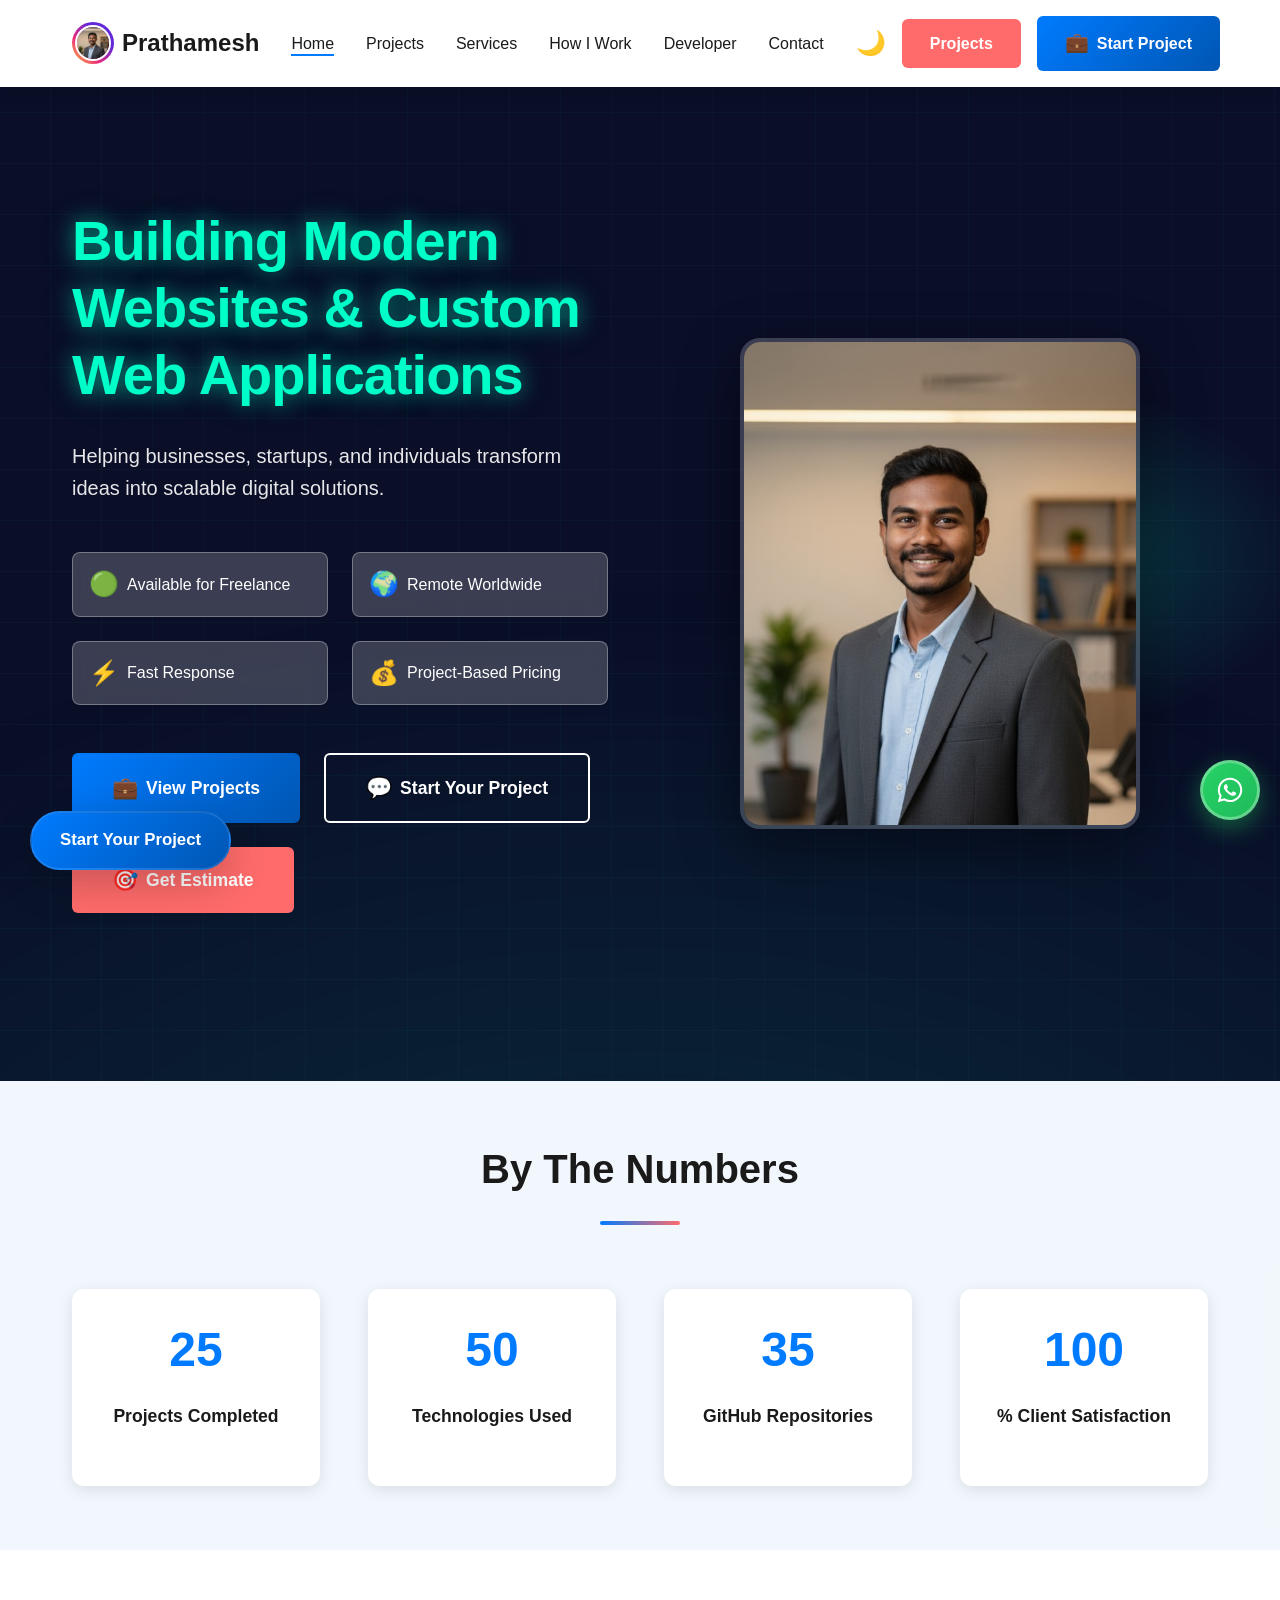
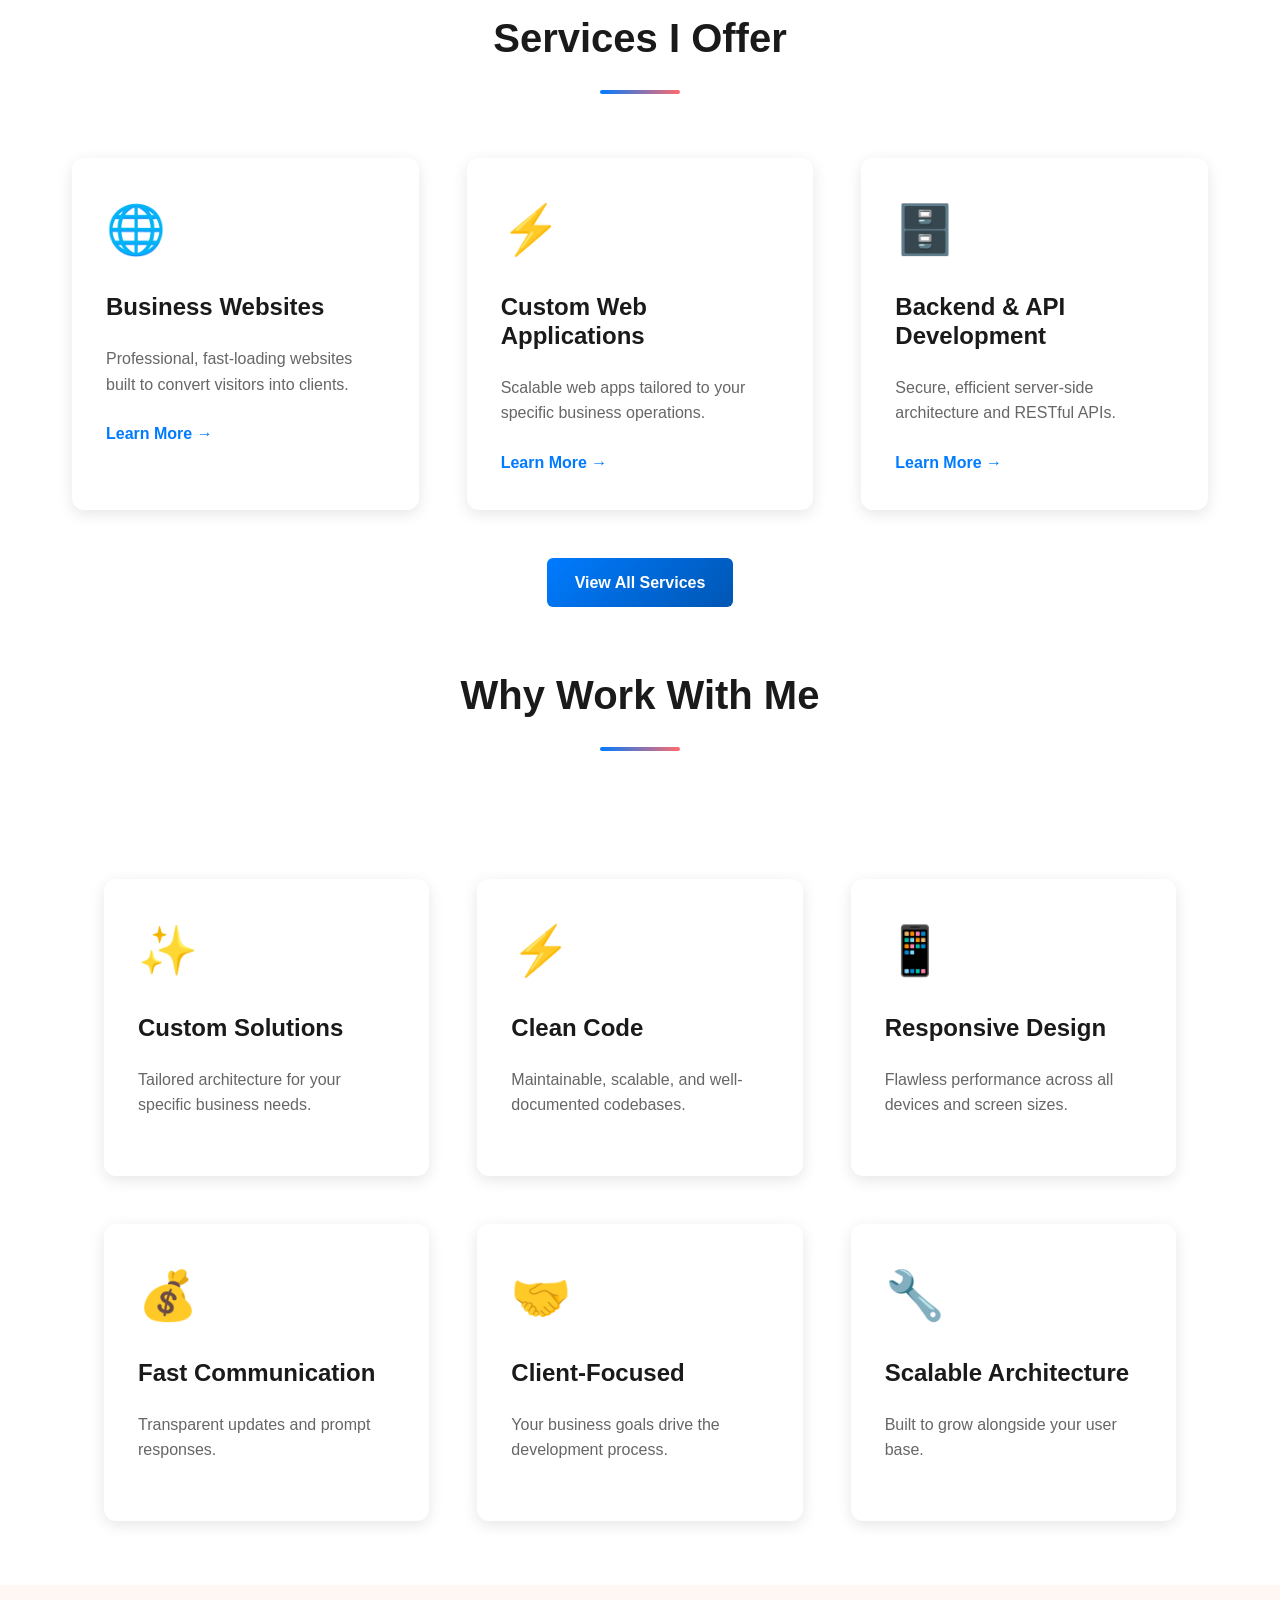
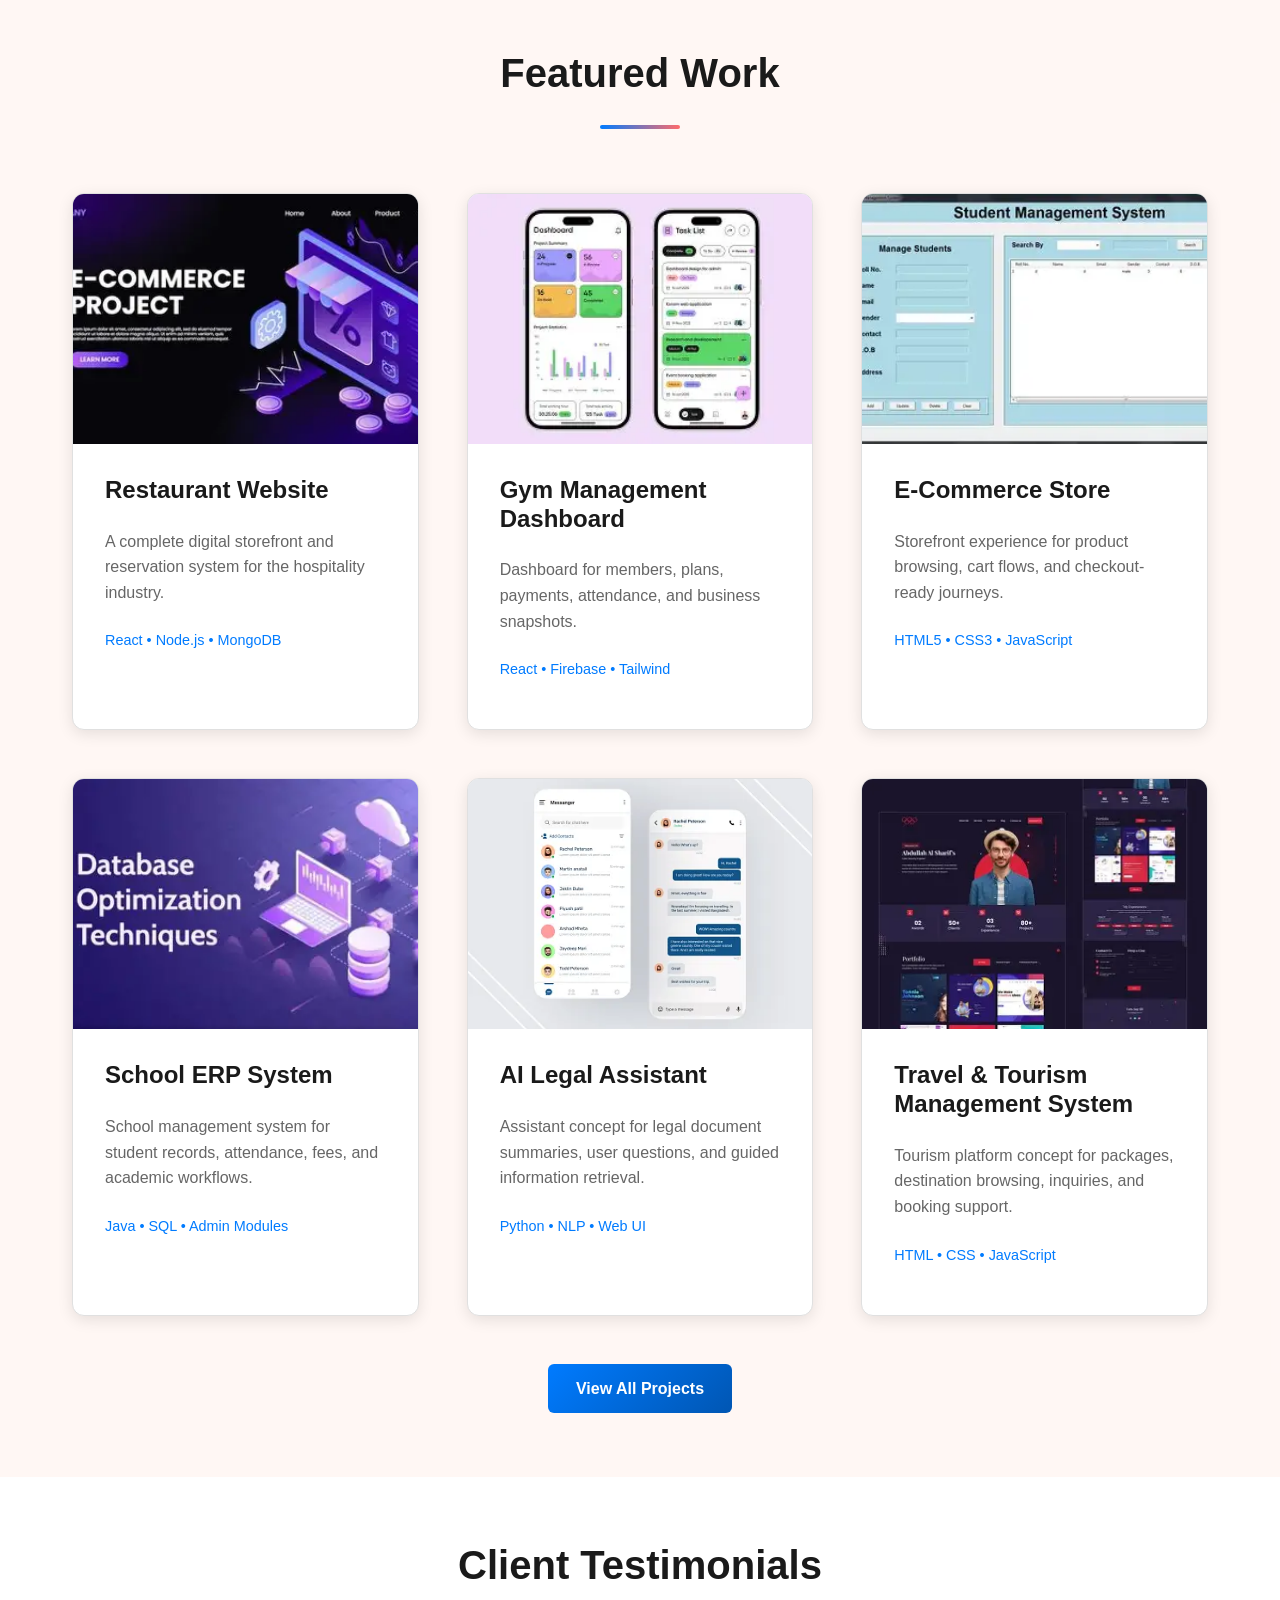
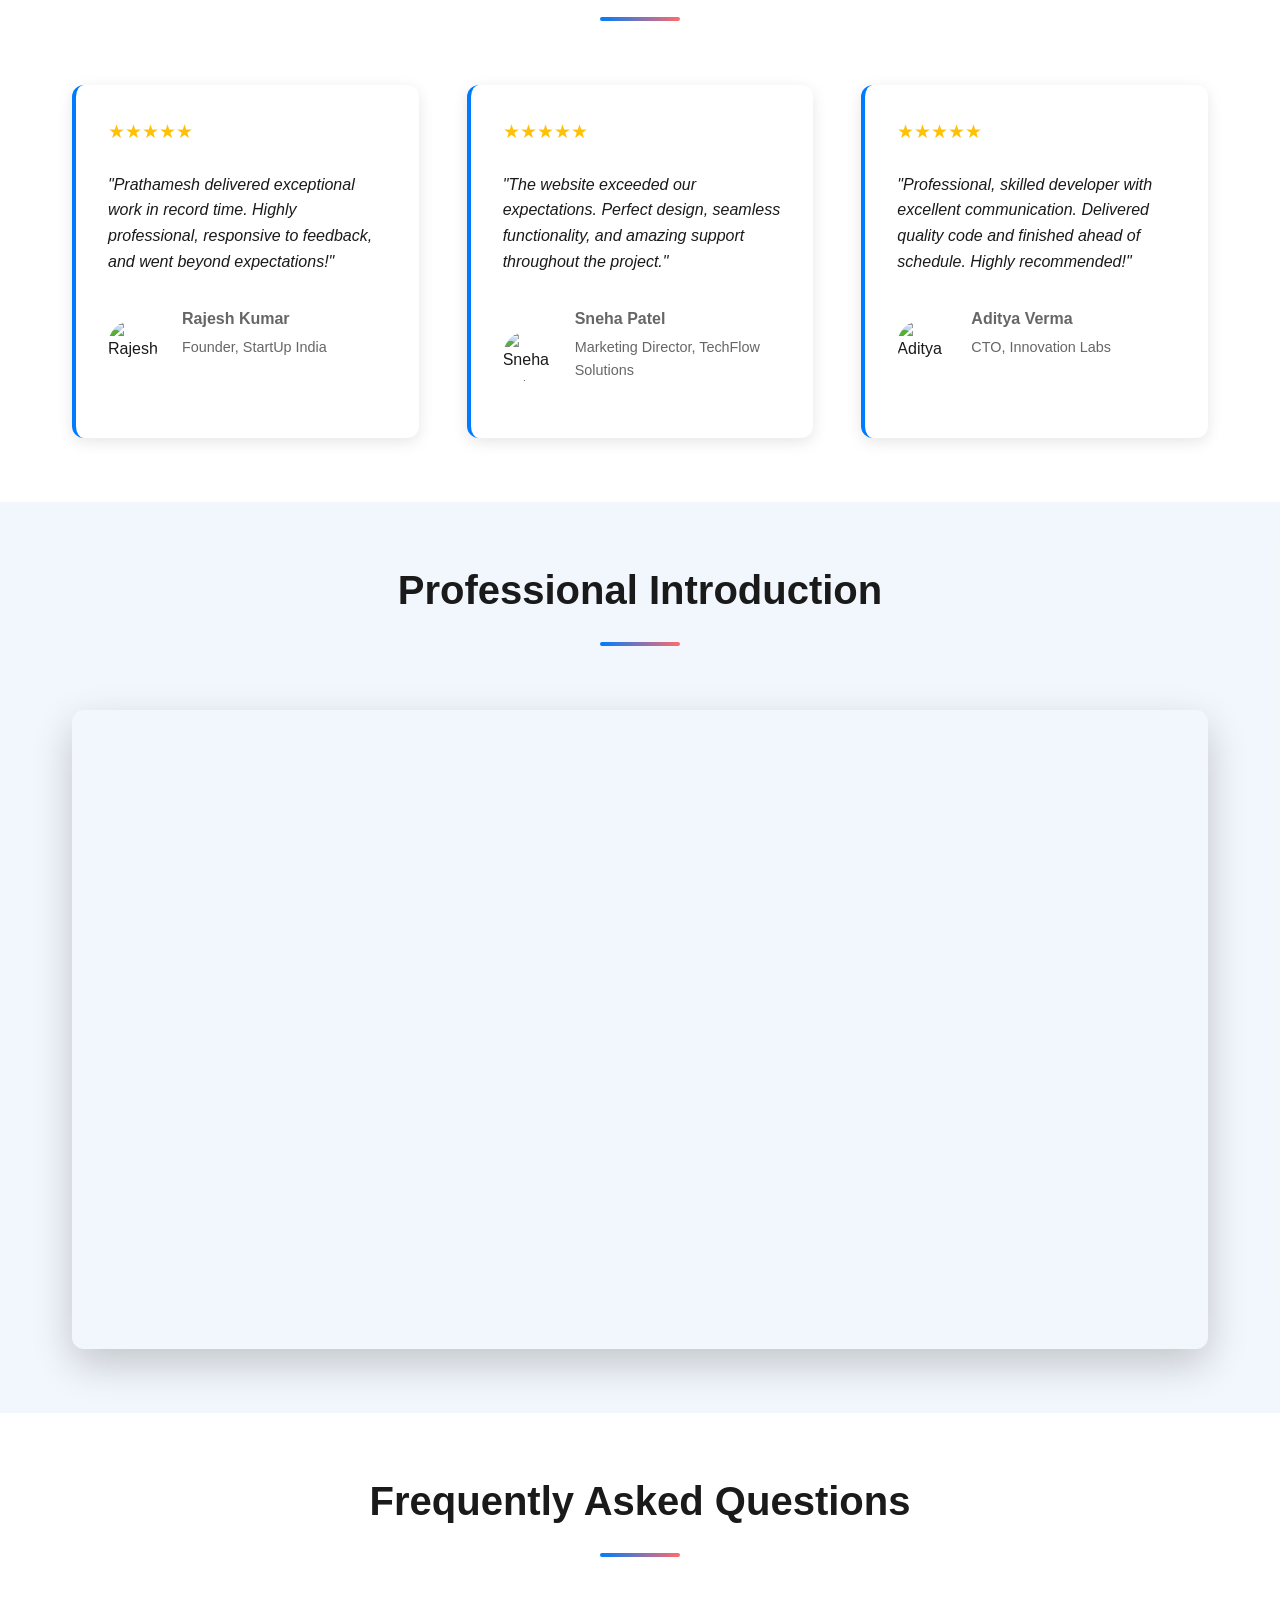
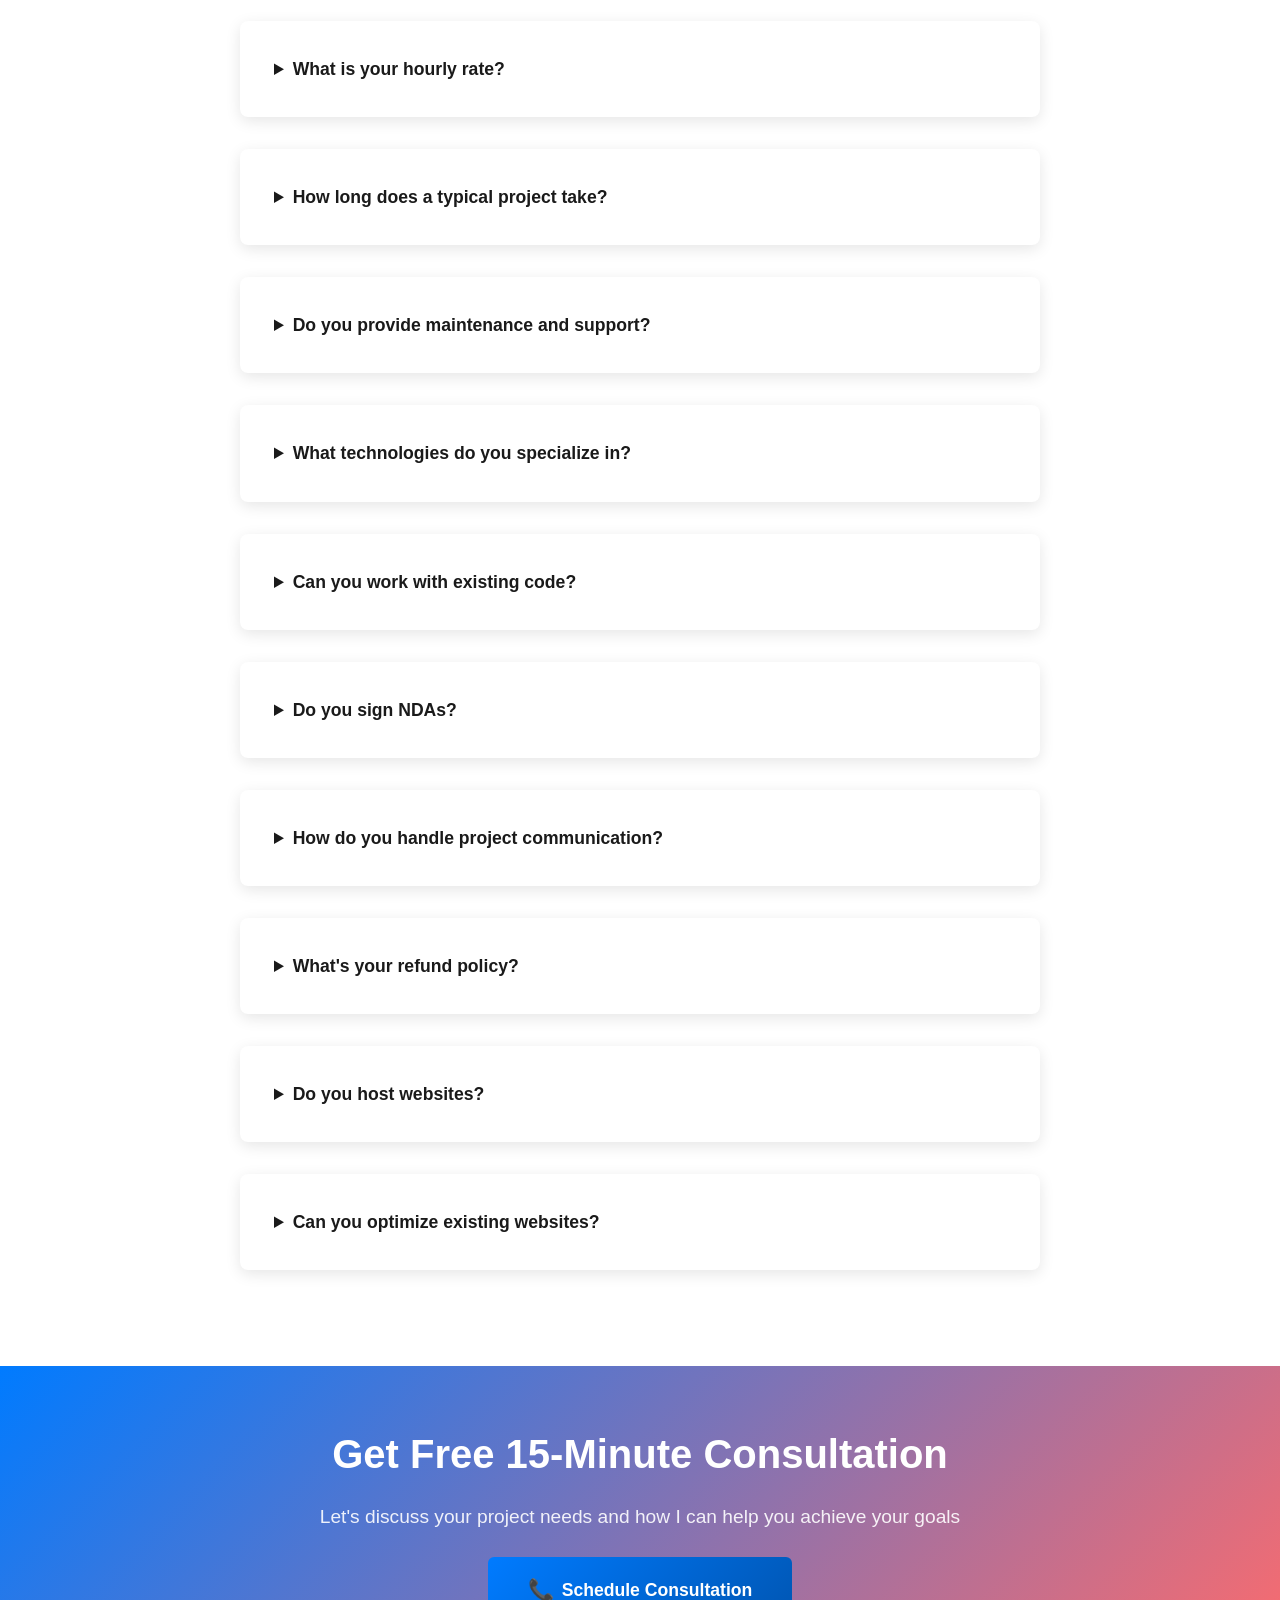
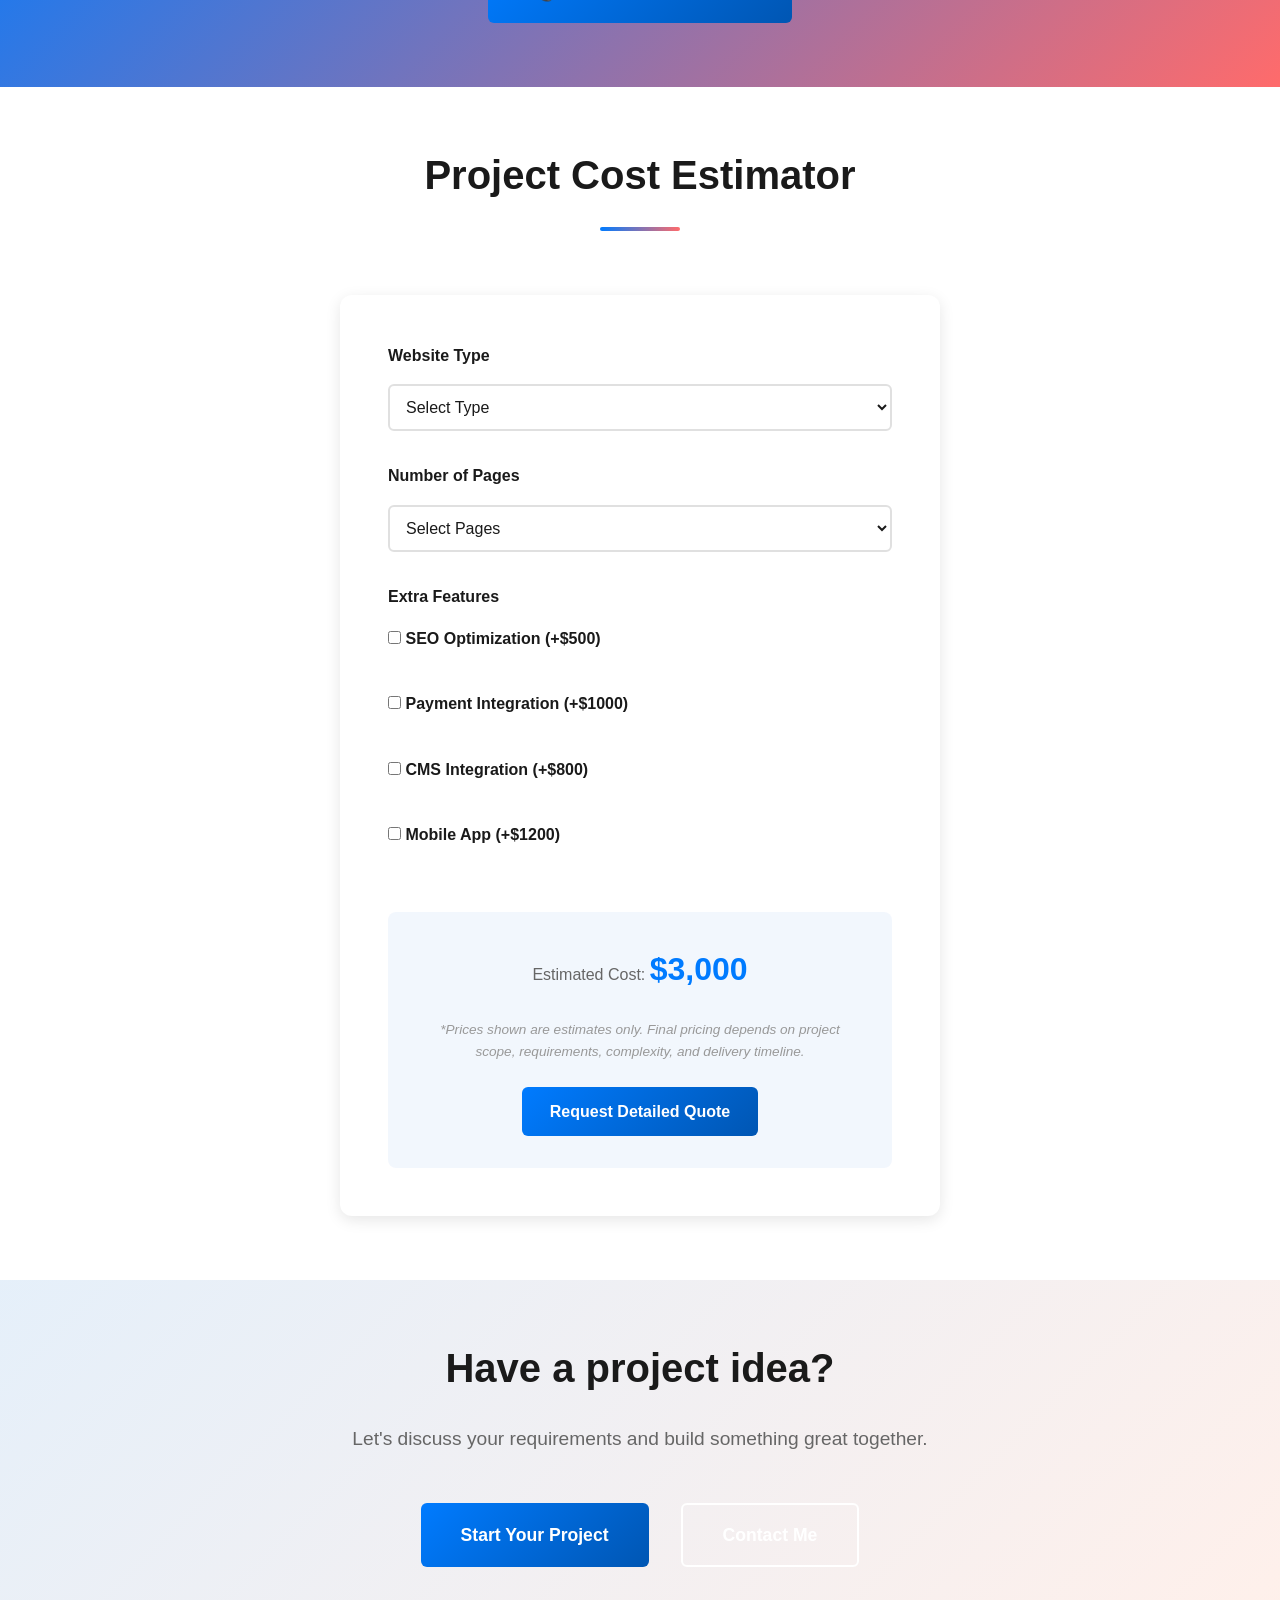
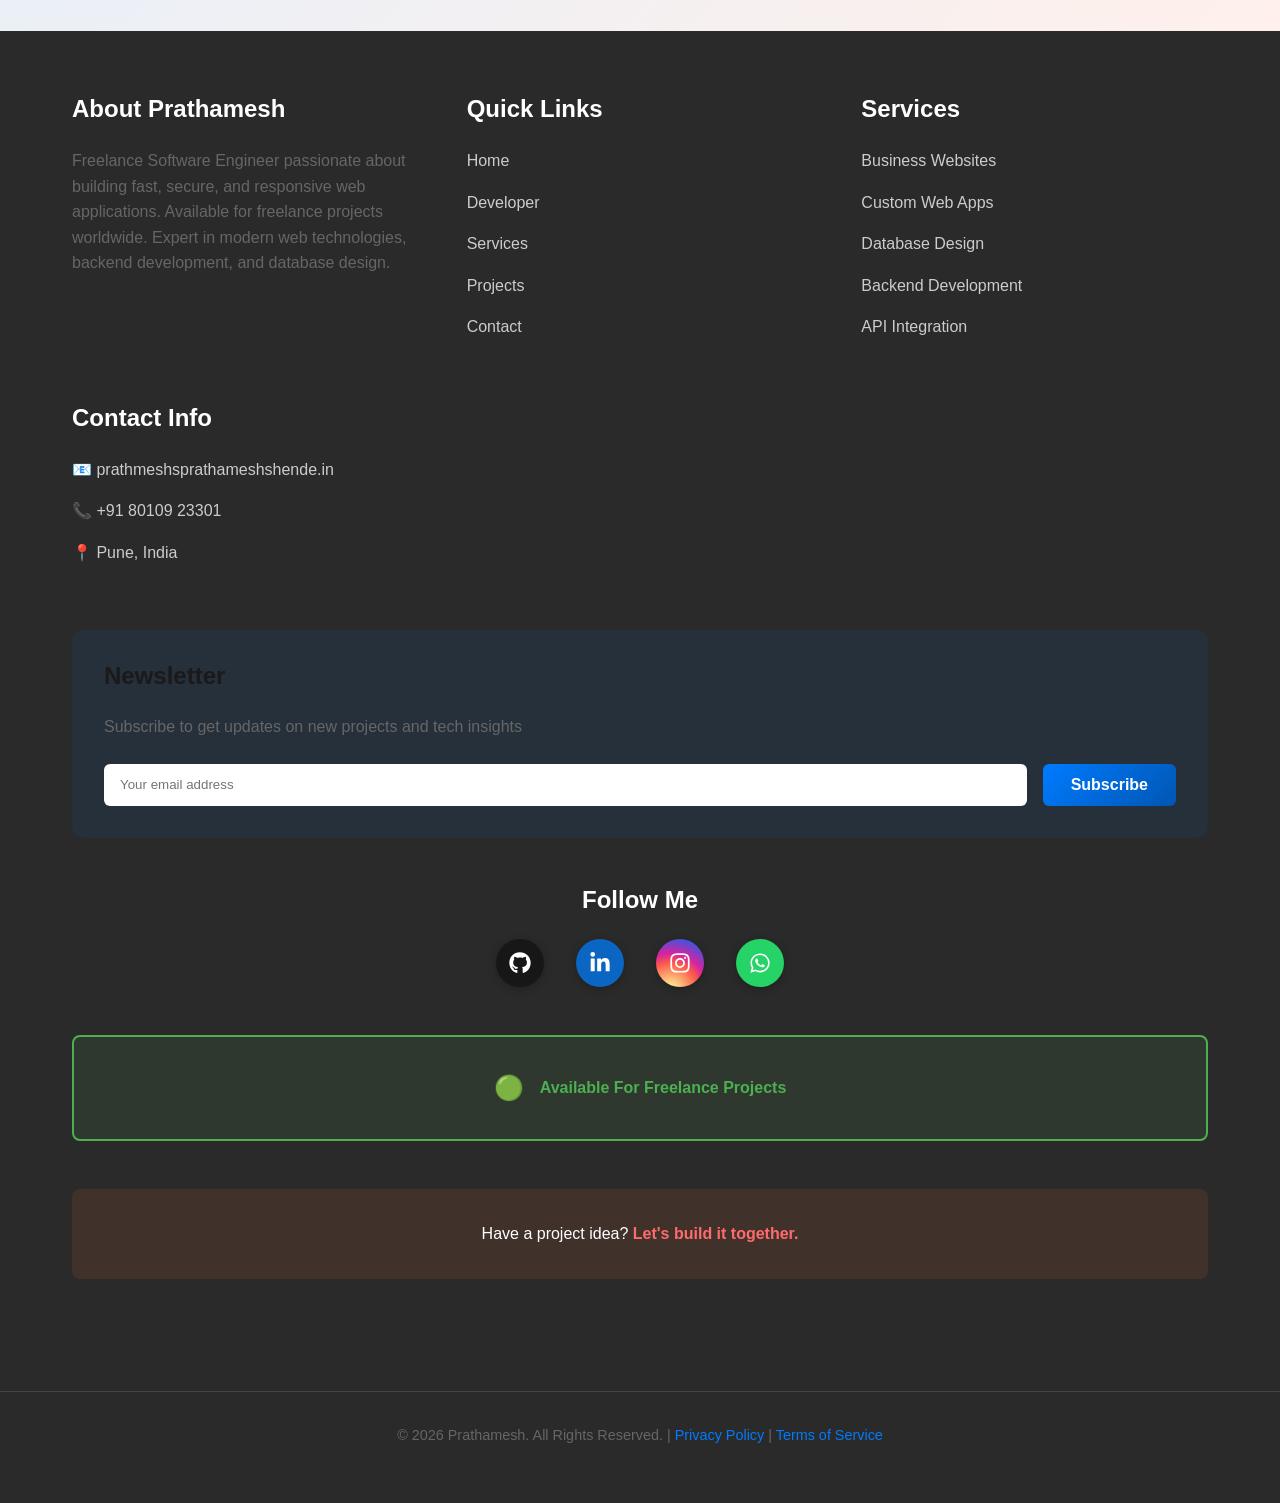
==== commit 65e71e8d: "lewsletter popups are added" ====
--- a/index.html
+++ b/index.html
@@ -775,6 +775,25 @@
     </div>
 
     <div class="loader" id="loader"></div>
+    <!-- Success Toast Notification (Required for the popup) -->
+    <div class="toast" id="successToast" role="status" aria-live="polite" aria-atomic="true">
+        <span class="toast-icon">✓</span>
+        <span class="toast-message">Message sent successfully! I'll be in touch soon.</span>
+    </div>
+
+    <!-- EmailJS Configuration (Required to send the email) -->
+    <script type="text/javascript" src="https://cdn.jsdelivr.net/npm/@emailjs/browser@4/dist/email.min.js"></script>
+    <script type="text/javascript">
+        (function() {
+            try {
+                emailjs.init({
+                    publicKey: "mb-8UfsGQI6h6YS4Q"
+                });
+            } catch (error) {
+                console.error("EmailJS initialization failed:", error);
+            }
+        })();
+    </script>
 
     <script src="js/script.js" defer></script>
     
--- a/css/style.css
+++ b/css/style.css
@@ -313,6 +313,7 @@
     font-weight: 500;
     transition: var(--transition);
     position: relative;
+    white-space: nowrap;
 }
 
 .nav-link::after {
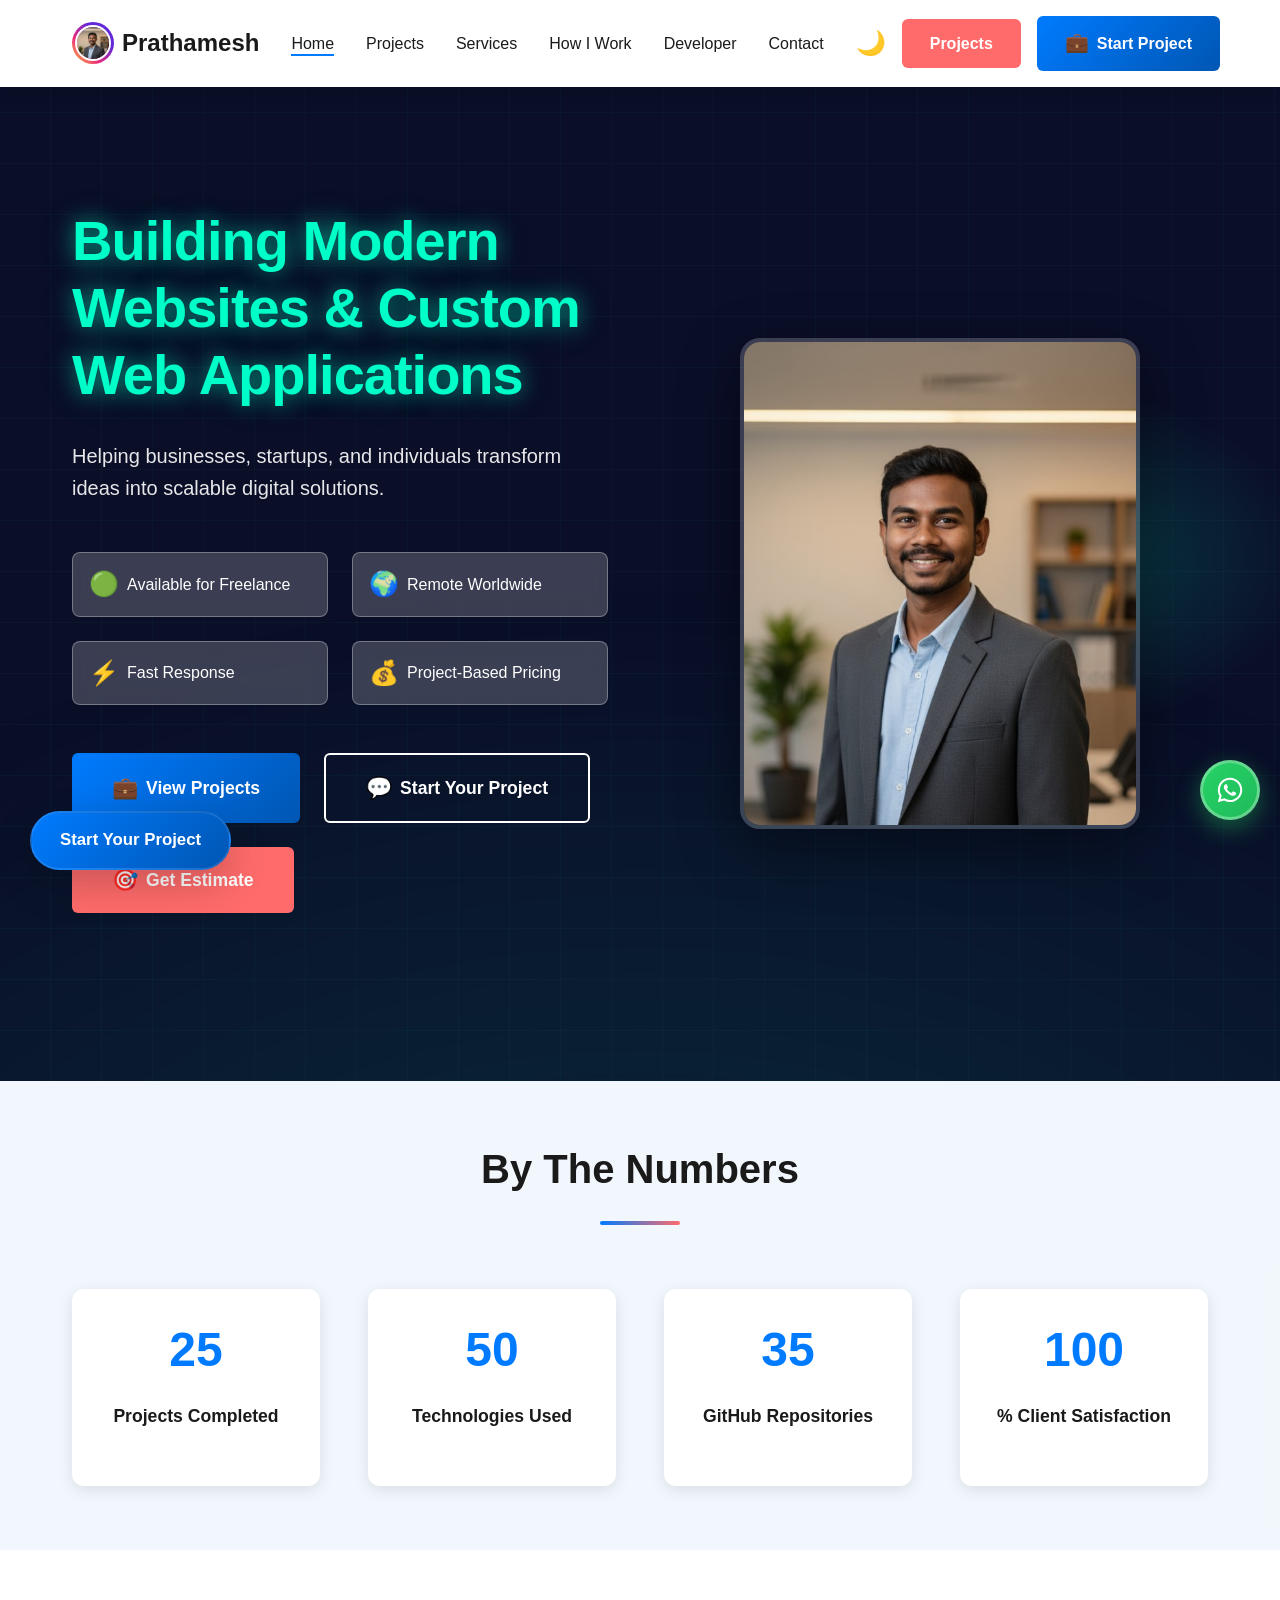
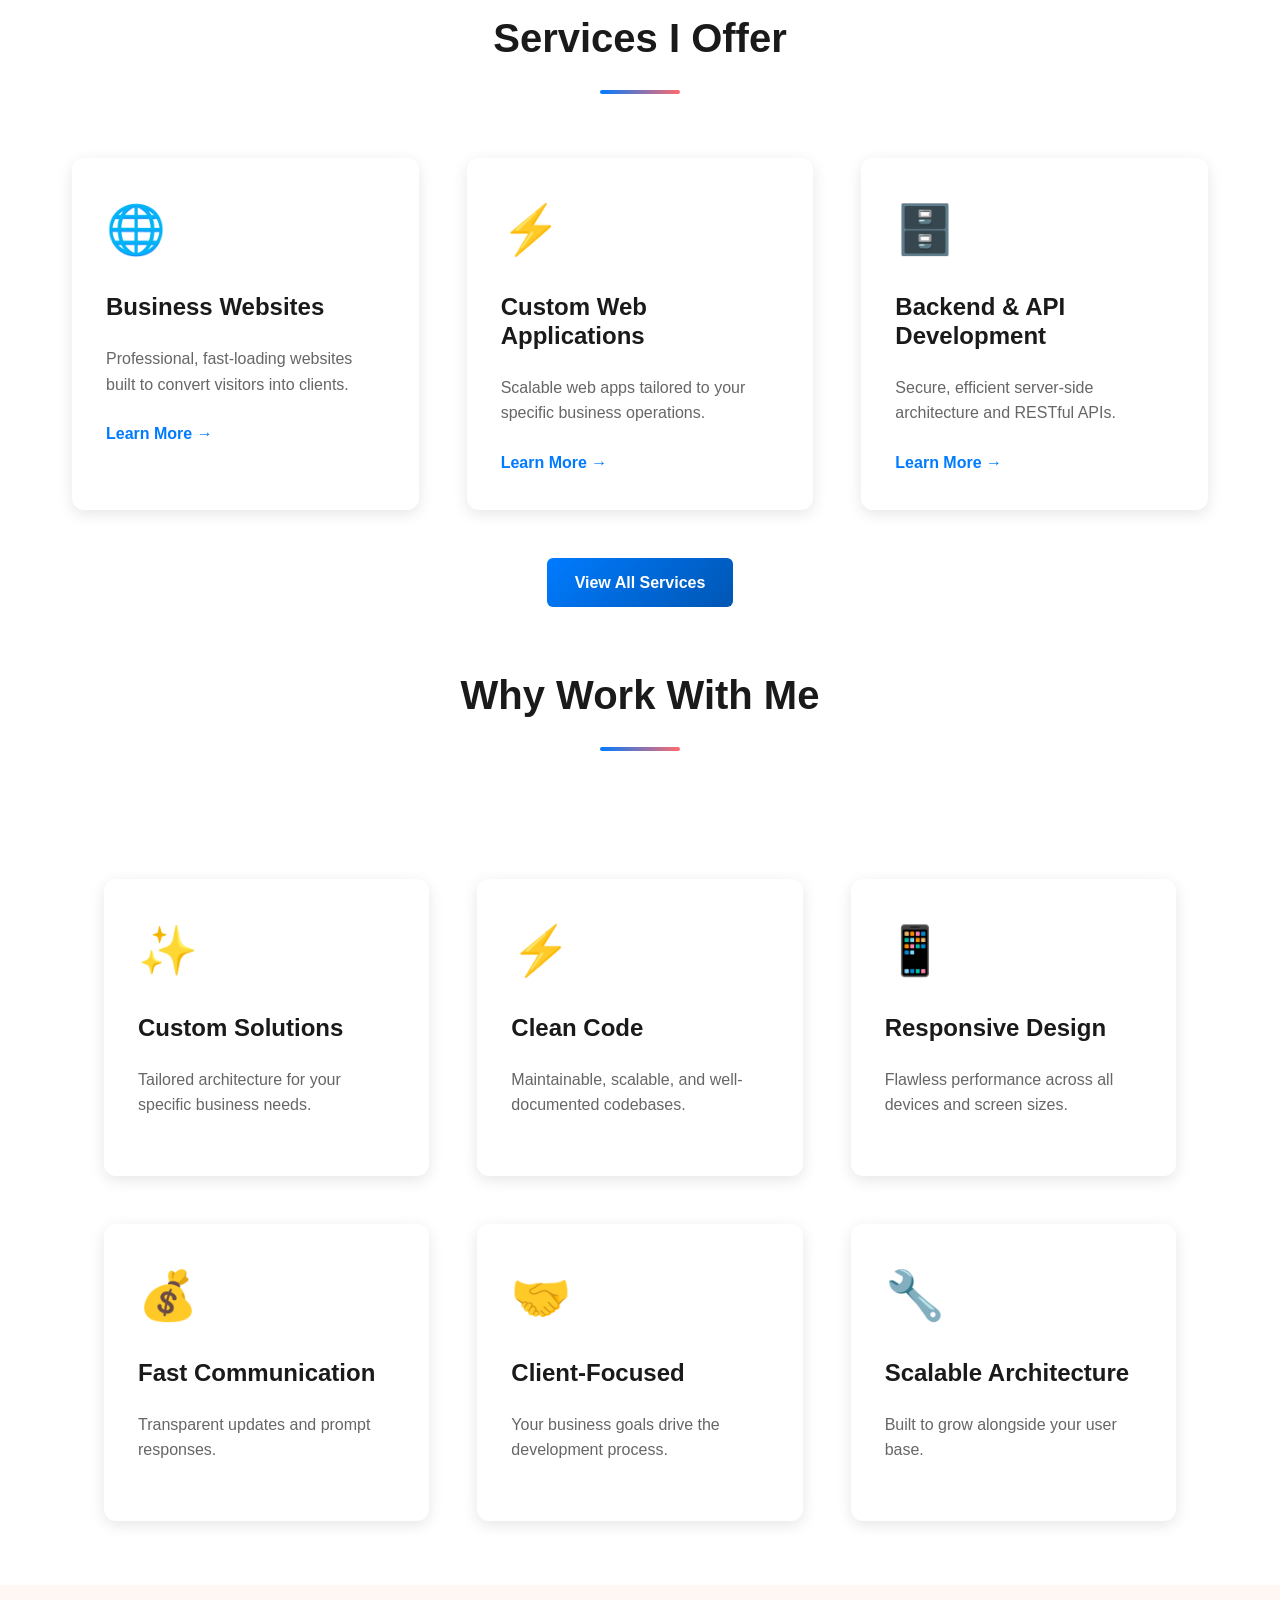
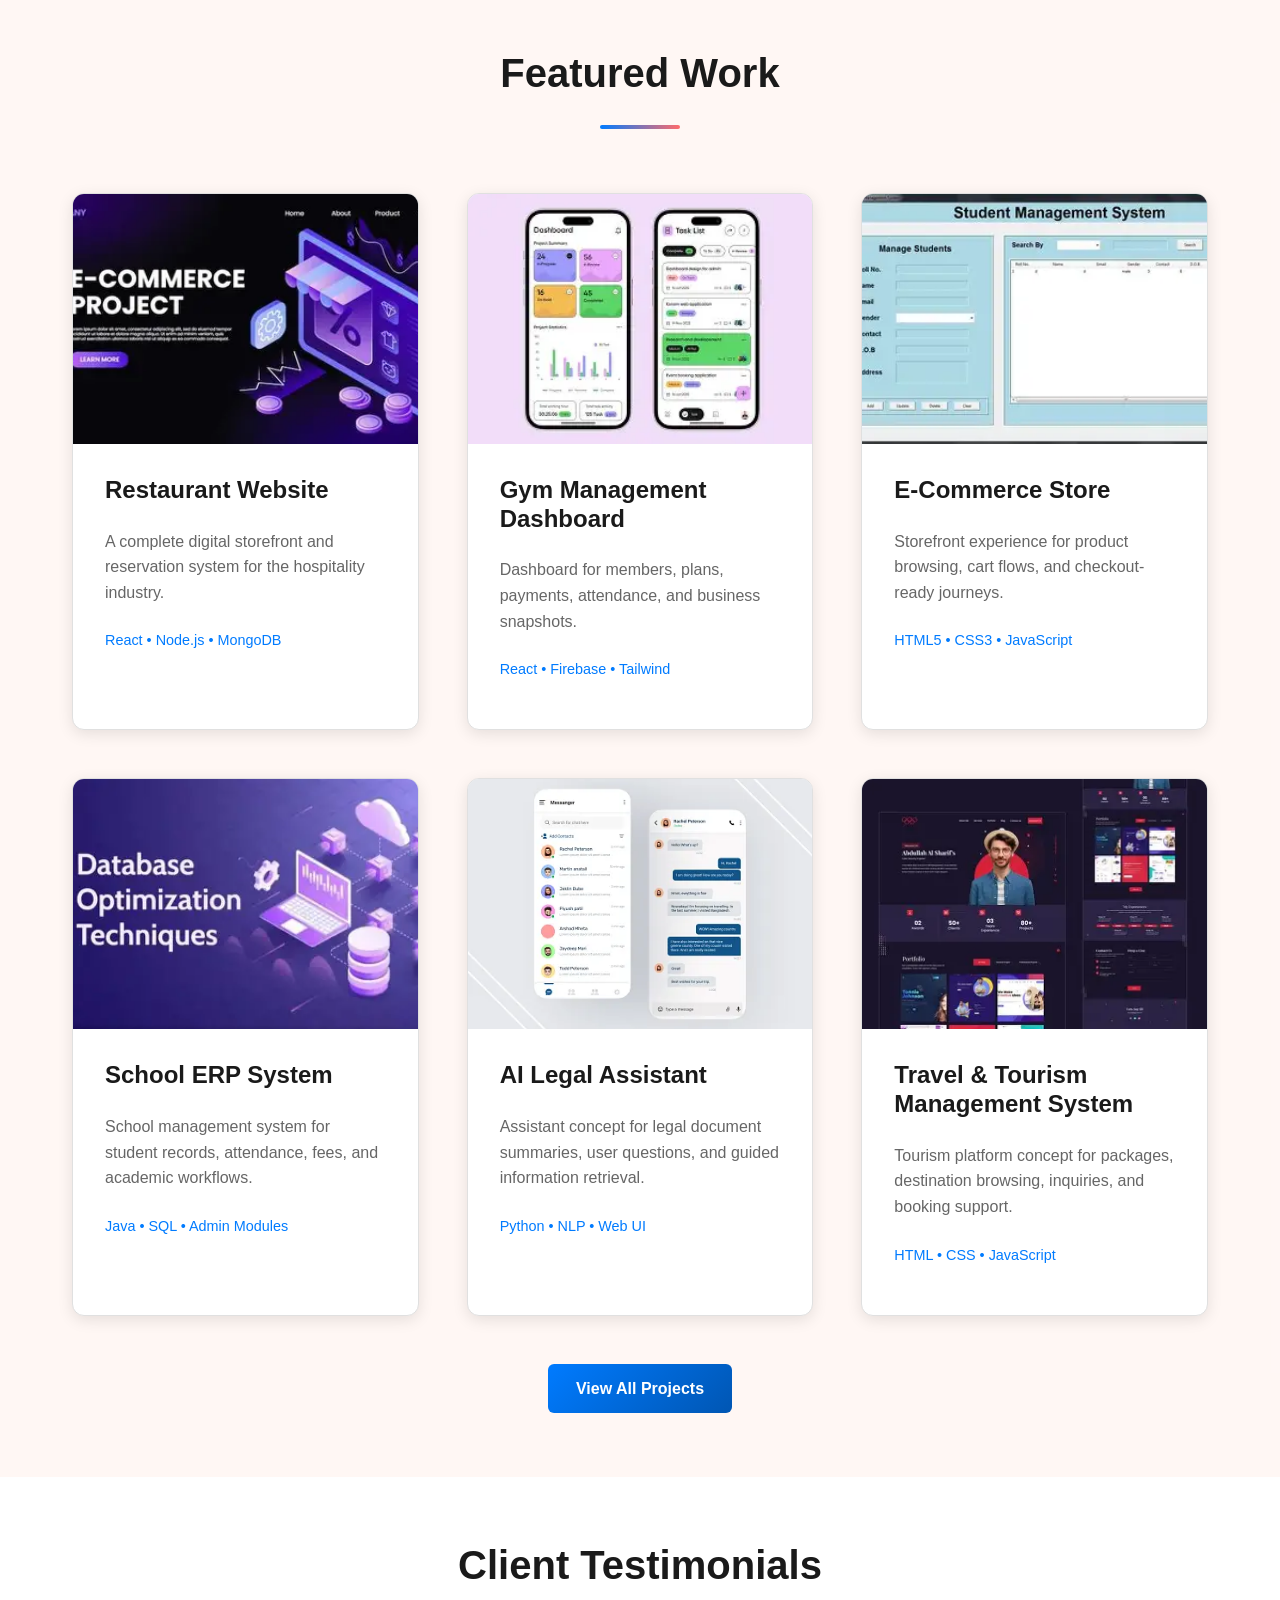
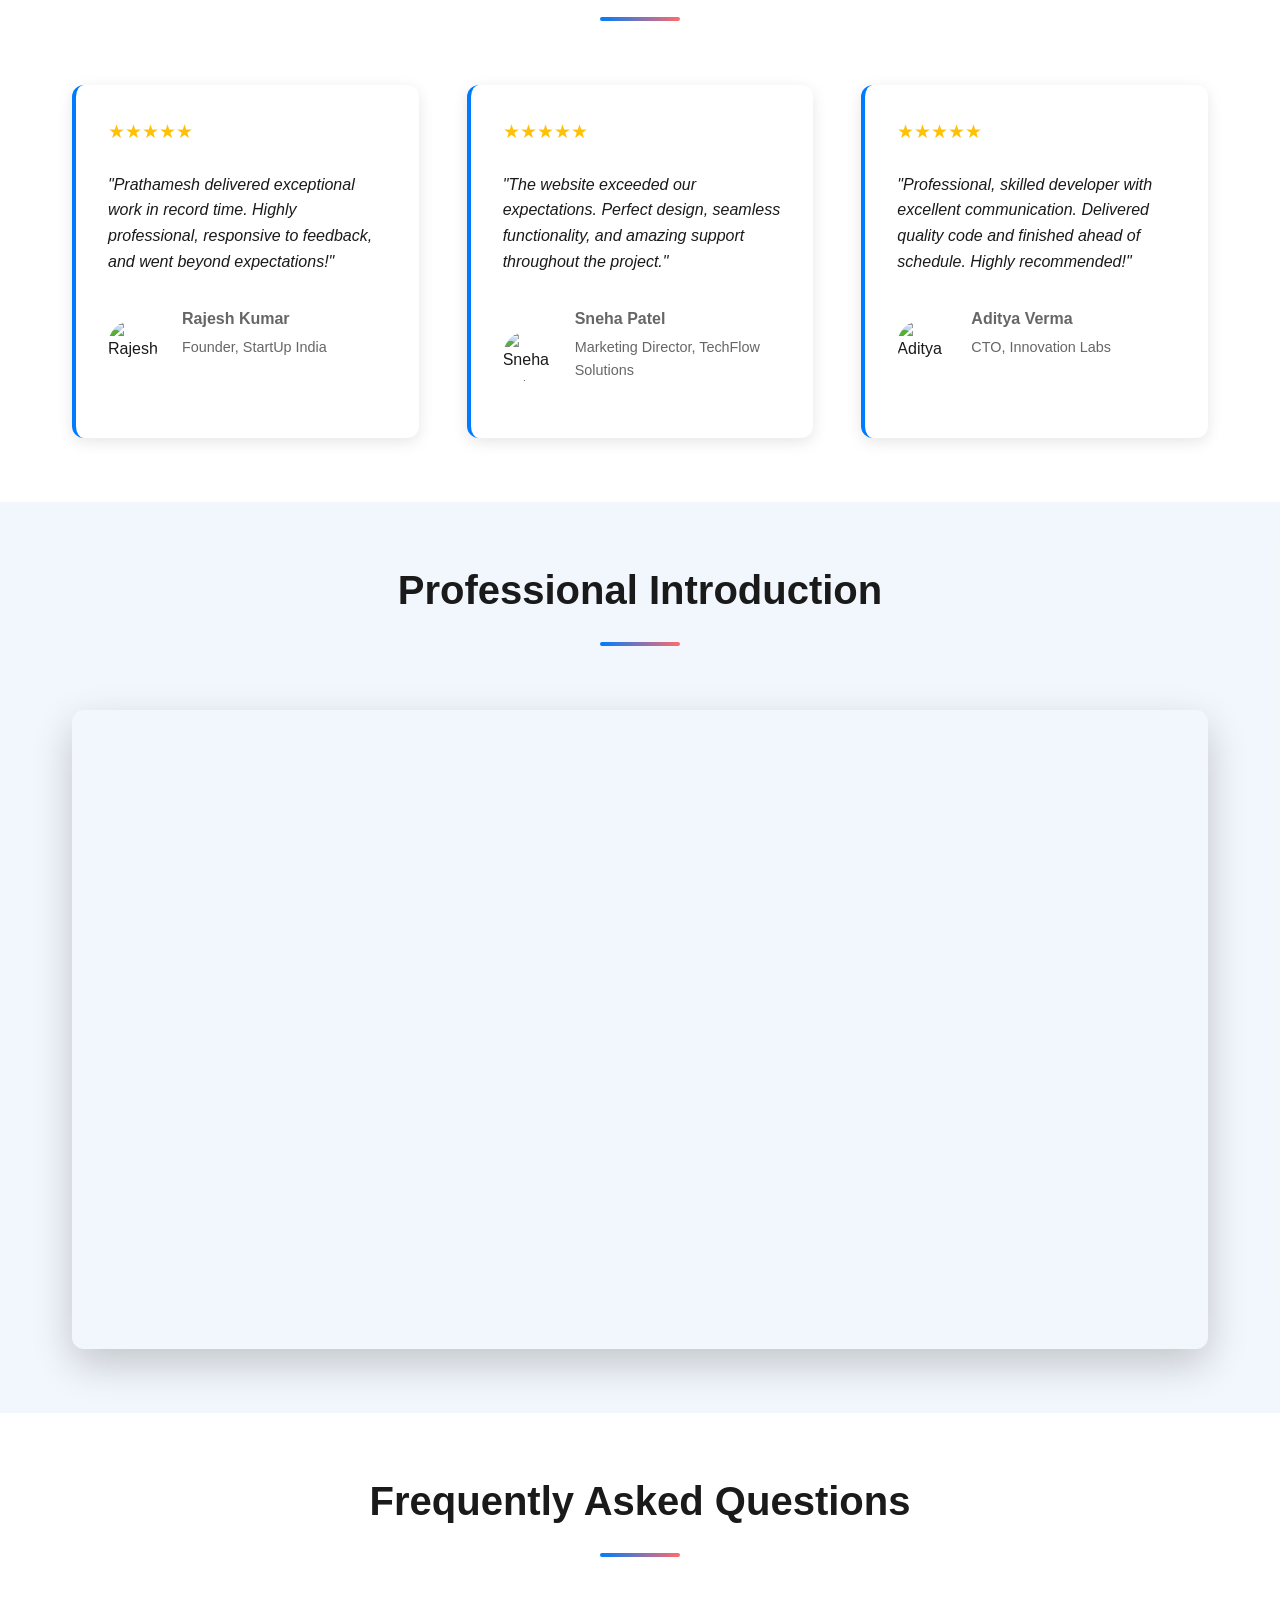
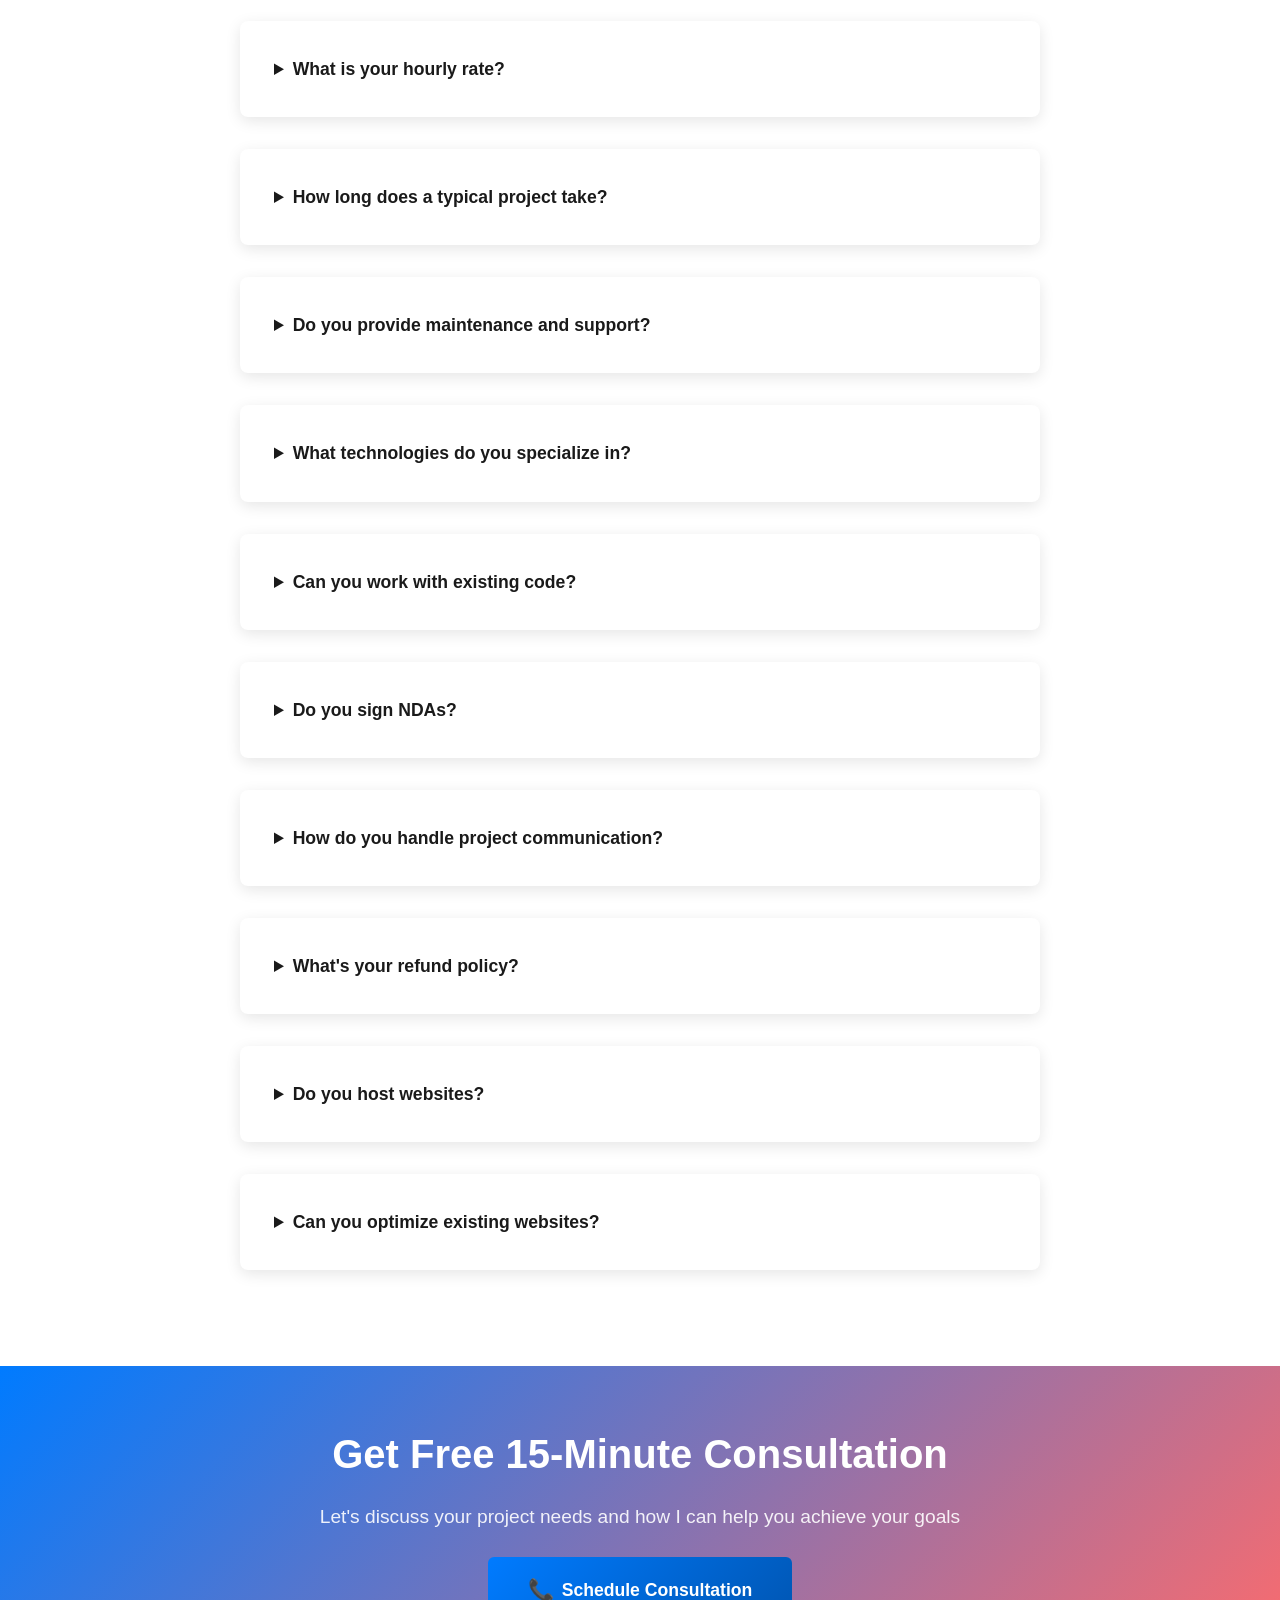
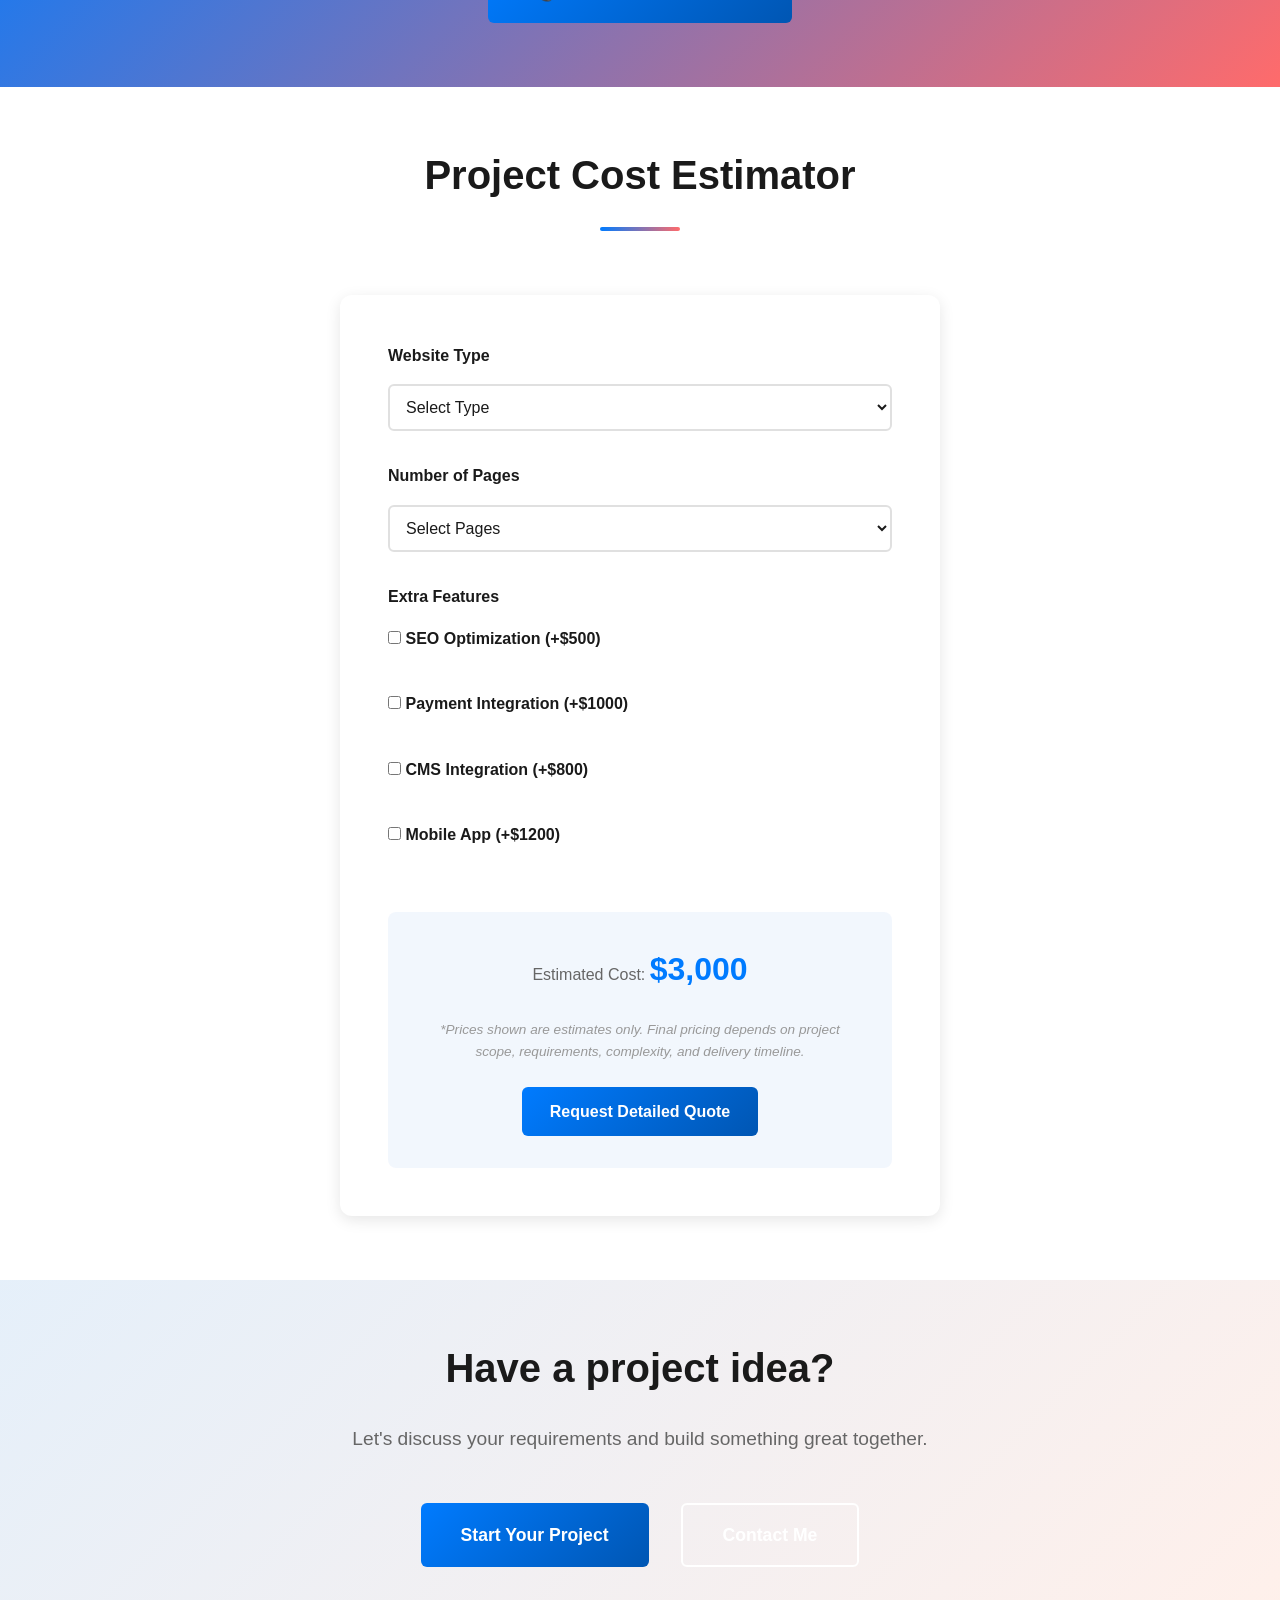
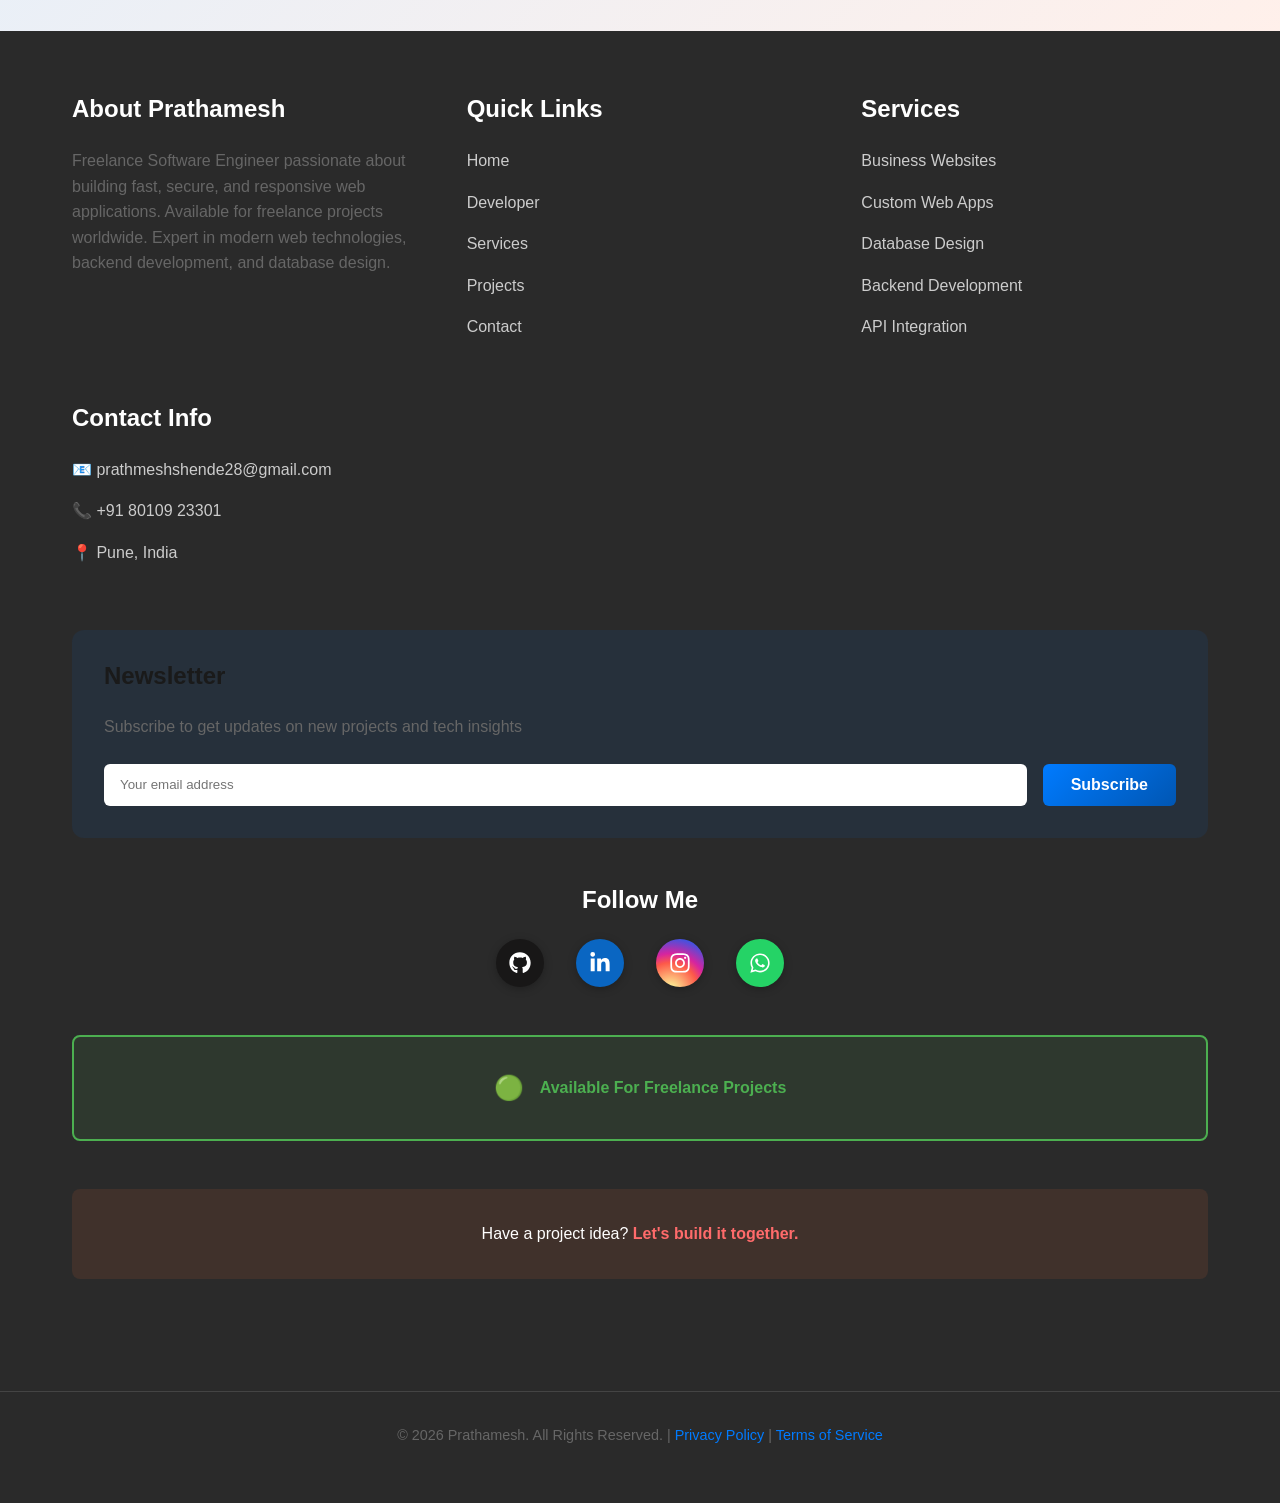
==== commit a6798fbc: "updated contacts" ====
--- a/index.html
+++ b/index.html
@@ -30,6 +30,9 @@
     <link rel="stylesheet" href="css/style.css">
 </head>
 <body>
+    <div id="preloader" class="preloader">
+        <div class="spinner"></div>
+    </div>
     <script type="application/ld+json">
     {
         "@context": "https://schema.org",
@@ -259,7 +262,7 @@
                                 </ul>
                                 <div class="modal-stack">React, Node.js, MongoDB, HTML5, CSS3</div>
                                 <div class="modal-process">Content planning, wireframe, responsive build, performance checks, and launch support.</div>
-                                <a href="hprathameshshende.in/Mr-PrathameshShende" class="modal-repo">View GitHub Repository</a>
+                                <a href="https://github.com/Mr-PrathameshShende" class="modal-repo">View GitHub Repository</a>
                             </div>
                         </div>
                     </article>
@@ -289,7 +292,7 @@
                                 </ul>
                                 <div class="modal-stack">React, Firebase, Redux, Tailwind CSS</div>
                                 <div class="modal-process">Requirement mapping, data model planning, UI build, workflow testing, and iteration.</div>
-                                <a href="hprathameshshende.in/Mr-PrathameshShende" class="modal-repo">View GitHub Repository</a>
+                                <a href="https://github.com/Mr-PrathameshShende" class="modal-repo">View GitHub Repository</a>
                             </div>
                         </div>
                     </article>
@@ -319,7 +322,7 @@
                                 </ul>
                                 <div class="modal-stack">HTML5, CSS3, JavaScript</div>
                                 <div class="modal-process">Store flow planning, UI component build, interaction testing, and optimization.</div>
-                                <a href="hprathameshshende.in/Mr-PrathameshShende" class="modal-repo">View GitHub Repository</a>
+                                <a href="https://github.com/Mr-PrathameshShende" class="modal-repo">View GitHub Repository</a>
                             </div>
                         </div>
                     </article>
@@ -349,7 +352,7 @@
                                 </ul>
                                 <div class="modal-stack">Java, SQL</div>
                                 <div class="modal-process">Workflow analysis, schema design, module development, testing, and documentation.</div>
-                                <a href="hprathameshshende.in/Mr-PrathameshShende" class="modal-repo">View GitHub Repository</a>
+                                <a href="https://github.com/Mr-PrathameshShende" class="modal-repo">View GitHub Repository</a>
                             </div>
                         </div>
                     </article>
@@ -379,7 +382,7 @@
                                 </ul>
                                 <div class="modal-stack">Python, NLP, JavaScript</div>
                                 <div class="modal-process">Use-case planning, data flow design, prototype UI, testing with sample documents.</div>
-                                <a href="hprathameshshende.in/Mr-PrathameshShende" class="modal-repo">View GitHub Repository</a>
+                                <a href="https://github.com/Mr-PrathameshShende" class="modal-repo">View GitHub Repository</a>
                             </div>
                         </div>
                     </article>
@@ -409,7 +412,7 @@
                                 </ul>
                                 <div class="modal-stack">HTML, CSS, JavaScript</div>
                                 <div class="modal-process">Content architecture, package layout design, responsive build, inquiry testing.</div>
-                                <a href="hprathameshshende.in/Mr-PrathameshShende" class="modal-repo">View GitHub Repository</a>
+                                <a href="https://github.com/Mr-PrathameshShende" class="modal-repo">View GitHub Repository</a>
                             </div>
                         </div>
                     </article>
@@ -428,7 +431,7 @@
                         <div class="stars" aria-label="5 out of 5 stars">★★★★★</div>
                         <p class="testimonial-text">"Prathamesh delivered exceptional work in record time. Highly professional, responsive to feedback, and went beyond expectations!"</p>
                         <div class="testimonial-author">
-                            <img src="https://viprathameshshende.in/50/FF6B6B/FFFFFF?text=RK" alt="Rajesh Kumar profile picture" loading="lazy">
+                            <img src="https://via.placeholder.com/50/FF6B6B/FFFFFF?text=RK" alt="Rajesh Kumar profile picture" loading="lazy">
                             <div>
                                 <p class="author-name">Rajesh Kumar</p>
                                 <p class="author-role">Founder, StartUp India</p>
@@ -440,7 +443,7 @@
                         <div class="stars" aria-label="5 out of 5 stars">★★★★★</div>
                         <p class="testimonial-text">"The website exceeded our expectations. Perfect design, seamless functionality, and amazing support throughout the project."</p>
                         <div class="testimonial-author">
-                            <img src="https://viprathameshshende.in/50/4ECDC4/FFFFFF?text=SP" alt="Sneha Patel profile picture" loading="lazy">
+                            <img src="https://via.placeholder.com/50/4ECDC4/FFFFFF?text=SP" alt="Sneha Patel profile picture" loading="lazy">
                             <div>
                                 <p class="author-name">Sneha Patel</p>
                                 <p class="author-role">Marketing Director, TechFlow Solutions</p>
@@ -452,7 +455,7 @@
                         <div class="stars" aria-label="5 out of 5 stars">★★★★★</div>
                         <p class="testimonial-text">"Professional, skilled developer with excellent communication. Delivered quality code and finished ahead of schedule. Highly recommended!"</p>
                         <div class="testimonial-author">
-                            <img src="https://viprathameshshende.in/50/95E1D3/FFFFFF?text=AV" alt="Aditya Verma profile picture" loading="lazy">
+                            <img src="https://via.placeholder.com/50/95E1D3/FFFFFF?text=AV" alt="Aditya Verma profile picture" loading="lazy">
                             <div>
                                 <p class="author-name">Aditya Verma</p>
                                 <p class="author-role">CTO, Innovation Labs</p>
@@ -467,7 +470,7 @@
             <div class="container">
                 <h2 class="section-title">Professional Introduction</h2>
                 <div class="video-container">
-<iframe width="100%" height="400" src="https:prathameshshende.in/embed/Akv9d1X_qKA?si=hriV2VgsnIpllRv3" title="YouTube video player" frameborder="0" allow="accelerometer; autoplay; clipboard-write; encrypted-media; gyroscope; picture-in-picture; web-share" referrerpolicy="strict-origin-when-cross-origin" allowfullscreen></iframe>                </div>
+<iframe width="100%" height="400" src="https://www.youtube.com/embed/Akv9d1X_qKA?si=hriV2VgsnIpllRv3" title="YouTube video player" frameborder="0" allow="accelerometer; autoplay; clipboard-write; encrypted-media; gyroscope; picture-in-picture; web-share" referrerpolicy="strict-origin-when-cross-origin" allowfullscreen></iframe>                </div>
             </div>
         </section>
 
@@ -672,7 +675,7 @@
                     <div class="footer-section">
                         <h3>Contact Info</h3>
                         <ul class="contact-list">
-                            <li><a href="mailto:prathmeshsprathameshshende.in">📧 prathmeshsprathameshshende.in</a></li>
+                            <li><a href="mailto:prathmeshshende28@gmail.com">📧 prathmeshshende28@gmail.com</a></li>
                             <li><a href="tel:+918010923301">📞 +91 80109 23301</a></li>
                             <li>📍 Pune, India</li>
                         </ul>
@@ -691,13 +694,13 @@
                 <div class="social-section">
                     <h3>Follow Me</h3>
                     <div class="social-icons">
-                        <a href="hprathameshshende.in/Mr-PrathameshShende" class="icon-github" title="Visit GitHub profile" aria-label="GitHub">
+                        <a href="https://github.com/Mr-PrathameshShende" class="icon-github" title="Visit GitHub profile" aria-label="GitHub">
                             <svg class="social-icon" viewBox="0 0 496 512" xmlns="http://www.w3.org/2000/svg"><path d="M165.9 397.4c0 2-2.3 3.6-5.2 3.6-3.3.3-5.6-1.3-5.6-3.6 0-2 2.3-3.6 5.2-3.6 3-.3 5.6 1.3 5.6 3.6zm-31.1-4.5c-.7 2 1.3 4.3 4.3 4.9 2.6 1 5.6 0 6.2-2s-1.3-4.3-4.3-5.2c-2.6-.7-5.5.3-6.2 2.3zm44.2-1.7c-2.9.7-4.9 2.6-4.6 4.9.3 2 2.9 3.3 5.9 2.6 2.9-.7 4.9-2.6 4.6-4.6-.3-1.9-3-3.2-5.9-2.9zM244.8 8C106.1 8 0 113.3 0 252c0 110.9 69.8 205.8 169.5 239.2 12.8 2.3 17.3-5.6 17.3-12.1 0-6.2-.3-40.4-.3-61.4 0 0-70 15-84.7-29.8 0 0-11.4-29.1-27.8-36.6 0 0-22.9-15.7 1.6-15.4 0 0 24.9 2 38.6 25.8 21.9 38.6 58.6 27.5 72.9 20.9 2.3-16 8.8-27.1 16-33.7-55.9-6.2-112.3-14.3-112.3-110.5 0-27.5 7.6-41.3 23.6-58.9-2.6-6.5-11.1-33.3 2.6-67.9 20.9-6.5 69 27 69 27 20-5.6 41.5-8.5 62.8-8.5s42.8 2.9 62.8 8.5c0 0 48.1-33.6 69-27 13.7 34.7 5.2 61.4 2.6 67.9 16 17.7 25.8 31.5 25.8 58.9 0 96.5-58.9 104.2-114.8 110.5 9.2 7.9 17 22.9 17 46.4 0 33.7-.3 75.4-.3 83.6 0 6.5 4.6 14.4 17.3 12.1C428.2 457.8 496 362.9 496 252 496 113.3 383.5 8 244.8 8zM97.2 352.9c-1.3 1-1 3.3.7 5.2 1.6 1.6 3.9 2.3 5.2 1 1.3-1 1-3.3-.7-5.2-1.6-1.6-3.9-2.3-5.2-1zm-10.8-8.1c-.7 1.3.3 2.9 2.3 3.9 1.6 1 3.6.7 4.3-.7.7-1.3-.3-2.9-2.3-3.9-2-.6-3.6-.3-4.3.7zm32.4 35.6c-1.6 1.3-1 4.3 1.3 6.2 2.3 2.3 5.2 2.6 6.5 1 1.3-1.3.7-4.3-1.3-6.2-2.2-2.3-5.2-2.6-6.5-1zm-11.4-14.7c-1.6 1-1.6 3.6 0 5.9 1.6 2.3 4.3 3.3 5.6 2.3 1.6-1.3 1.6-3.9 0-6.2-1.4-2.3-4-3.3-5.6-2z"/></svg>
                         </a>
-                        <a href="httprathameshshende.in/in/prathamesh-shende" class="icon-linkedin" title="Visit LinkedIn profile" aria-label="LinkedIn">
+                        <a href="https://www.linkedin.com/in/prathamesh-shende/" class="icon-linkedin" title="Visit LinkedIn profile" aria-label="LinkedIn">
                             <svg class="social-icon" viewBox="0 0 448 512" xmlns="http://www.w3.org/2000/svg"><path d="M100.28 448H7.4V148.9h92.88zm-46.44-339.7C24.09 108.3 0 84.2 0 54.3a54.3 54.3 0 0 1 108.6 0c0 29.9-24.1 54-54.76 54zM447.9 448h-92.68V302.4c0-34.7-.7-79.2-48.29-79.2-48.29 0-55.7 37.7-55.7 76.7V448h-92.78V148.9h89.08v40.8h1.3c12.4-23.5 42.69-48.3 87.88-48.3 94 0 111.28 61.9 111.28 142.3V448z"/></svg>
                         </a>
-                        <a href="httpprathameshshende.in/prathamesh_s28" class="icon-instagram" title="Visit Instagram profile" aria-label="Instagram">
+                        <a href="https://instagram.com/prathamesh_s28" class="icon-instagram" title="Visit Instagram profile" aria-label="Instagram">
                             <svg class="social-icon" viewBox="0 0 448 512" xmlns="http://www.w3.org/2000/svg"><path d="M224.1 141c-63.6 0-114.9 51.3-114.9 114.9s51.3 114.9 114.9 114.9S339 319.5 339 255.9 287.7 141 224.1 141zm0 189.6c-41.1 0-74.7-33.5-74.7-74.7s33.5-74.7 74.7-74.7 74.7 33.5 74.7 74.7-33.6 74.7-74.7 74.7zm146.4-194.3c0 14.9-12 26.8-26.8 26.8-14.9 0-26.8-12-26.8-26.8s12-26.8 26.8-26.8 26.8 12 26.8 26.8zm76.1 27.2c-1.7-35.9-9.9-67.7-36.2-93.9-26.2-26.2-58-34.4-93.9-36.2-37-2.1-147.9-2.1-184.9 0-35.8 1.7-67.6 9.9-93.9 36.1s-34.4 58-36.2 93.9c-2.1 37-2.1 147.9 0 184.9 1.7 35.9 9.9 67.7 36.2 93.9s58 34.4 93.9 36.2c37 2.1 147.9 2.1 184.9 0 35.9-1.7 67.7-9.9 93.9-36.2 26.2-26.2 34.4-58 36.2-93.9 2.1-37 2.1-147.8 0-184.8zM398.8 388c-7.8 19.6-22.9 34.7-42.6 42.6-29.5 11.7-99.5 9-132.1 9s-102.7 2.6-132.1-9c-19.6-7.8-34.7-22.9-42.6-42.6-11.7-29.5-9-99.5-9-132.1s-2.6-102.7 9-132.1c7.8-19.6 22.9-34.7 42.6-42.6 29.5-11.7 99.5-9 132.1-9s102.7-2.6 132.1 9c19.6 7.8 34.7 22.9 42.6 42.6 11.7 29.5 9 99.5 9 132.1s2.7 102.7-9 132.1z"/></svg>
                         </a>
                         <a href="https://wa.me/8010923301" class="icon-whatsapp" title="Chat on WhatsApp" aria-label="WhatsApp">
@@ -861,7 +864,7 @@
         });
     </script>
     
-    <script async src="https://www.gooprathameshshende.in/gtag/js?id=GA_MEASUREMENT_ID"></script>
+    <script async src="https://www.prathameshshende.in/gtag/js?id=GA_MEASUREMENT_ID"></script>
     <script>
         window.dataLayer = window.dataLayer || [];
         function gtag(){dataLayer.push(arguments);}
--- a/css/style.css
+++ b/css/style.css
@@ -2537,4 +2537,35 @@
     .floating-cta-container {
         display: none; /* Hidden on mobile to prevent UI clutter */
     }
+}
+
+/* ============================================
+   FULL PAGE PRELOADER
+   ============================================ */
+.preloader {
+    position: fixed;
+    top: 0;
+    left: 0;
+    width: 100%;
+    height: 100%;
+    background: var(--light-bg);
+    display: flex;
+    justify-content: center;
+    align-items: center;
+    z-index: 9999;
+    transition: opacity 0.5s ease, visibility 0.5s ease;
+}
+
+.preloader.fade-out {
+    opacity: 0;
+    visibility: hidden;
+}
+
+.spinner {
+    width: 50px;
+    height: 50px;
+    border: 5px solid rgba(0, 123, 255, 0.2);
+    border-top-color: var(--primary-color);
+    border-radius: 50%;
+    animation: spin 1s linear infinite;
 }
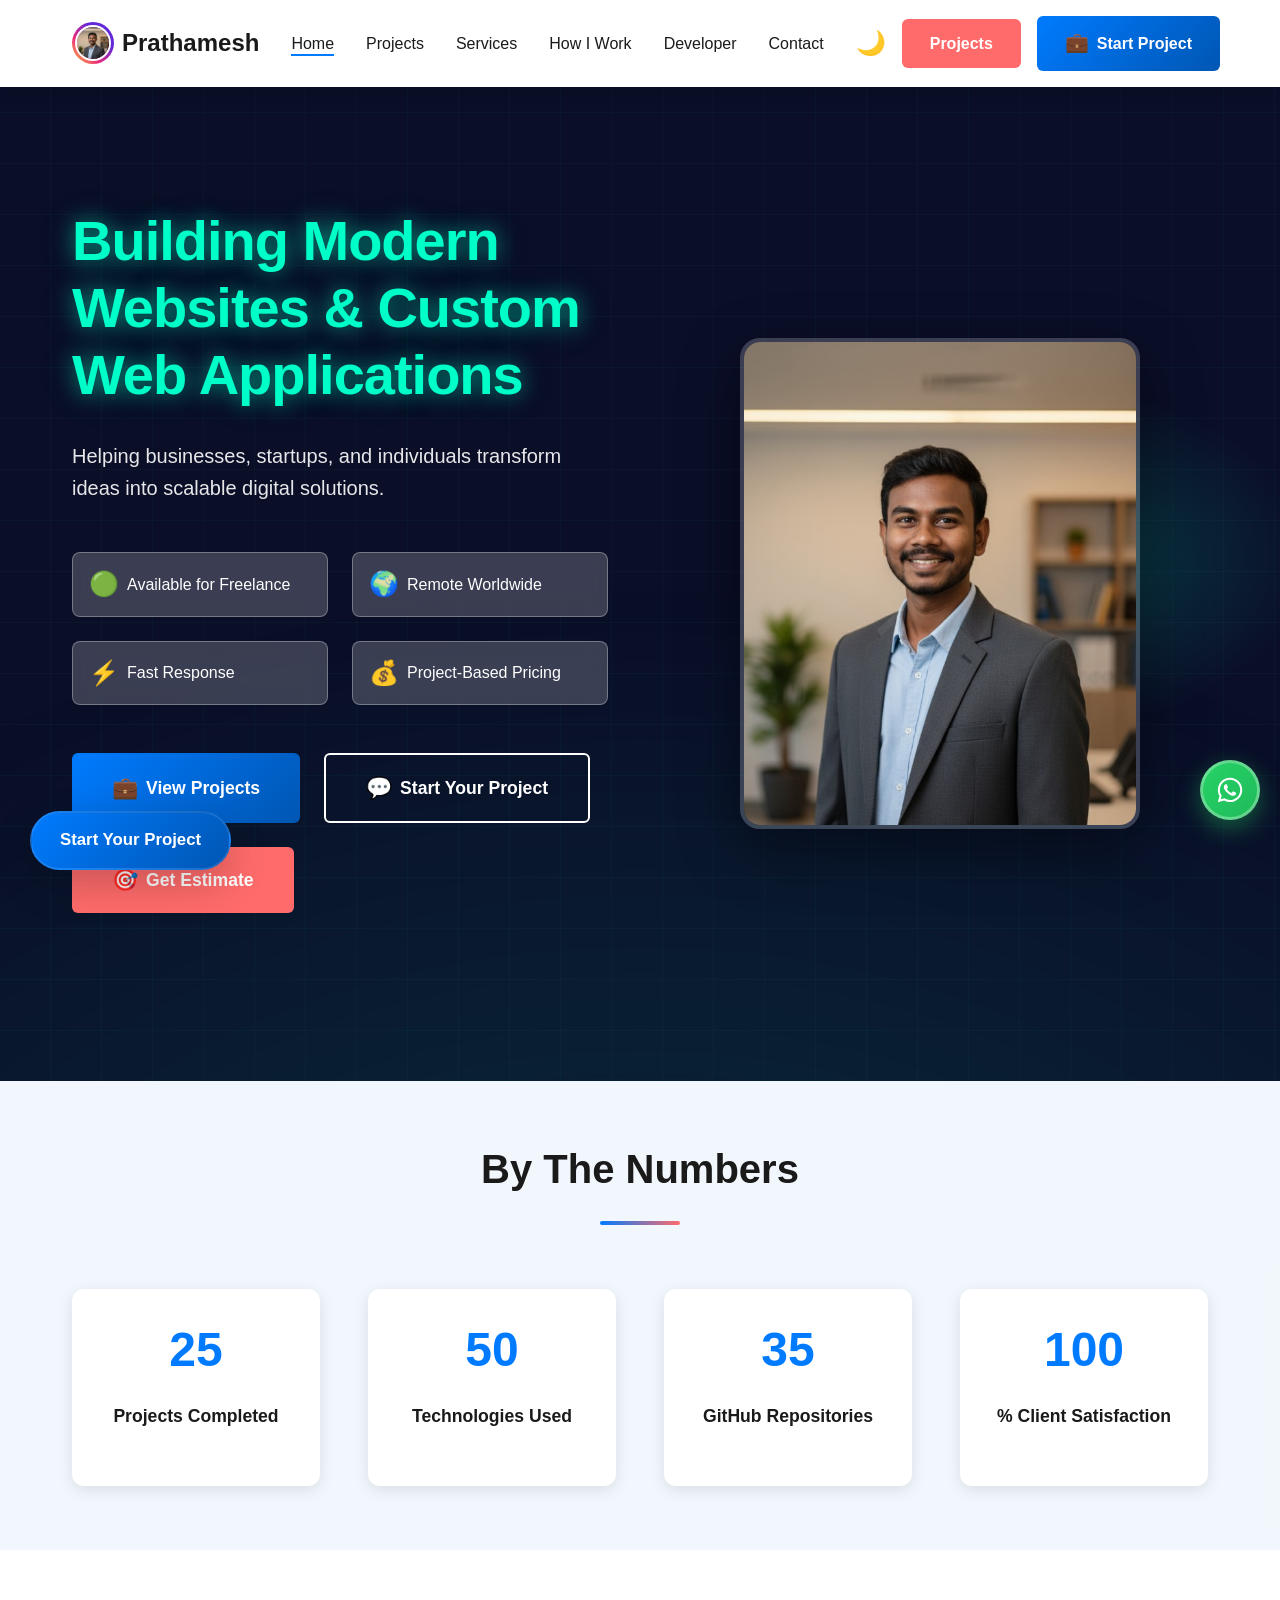
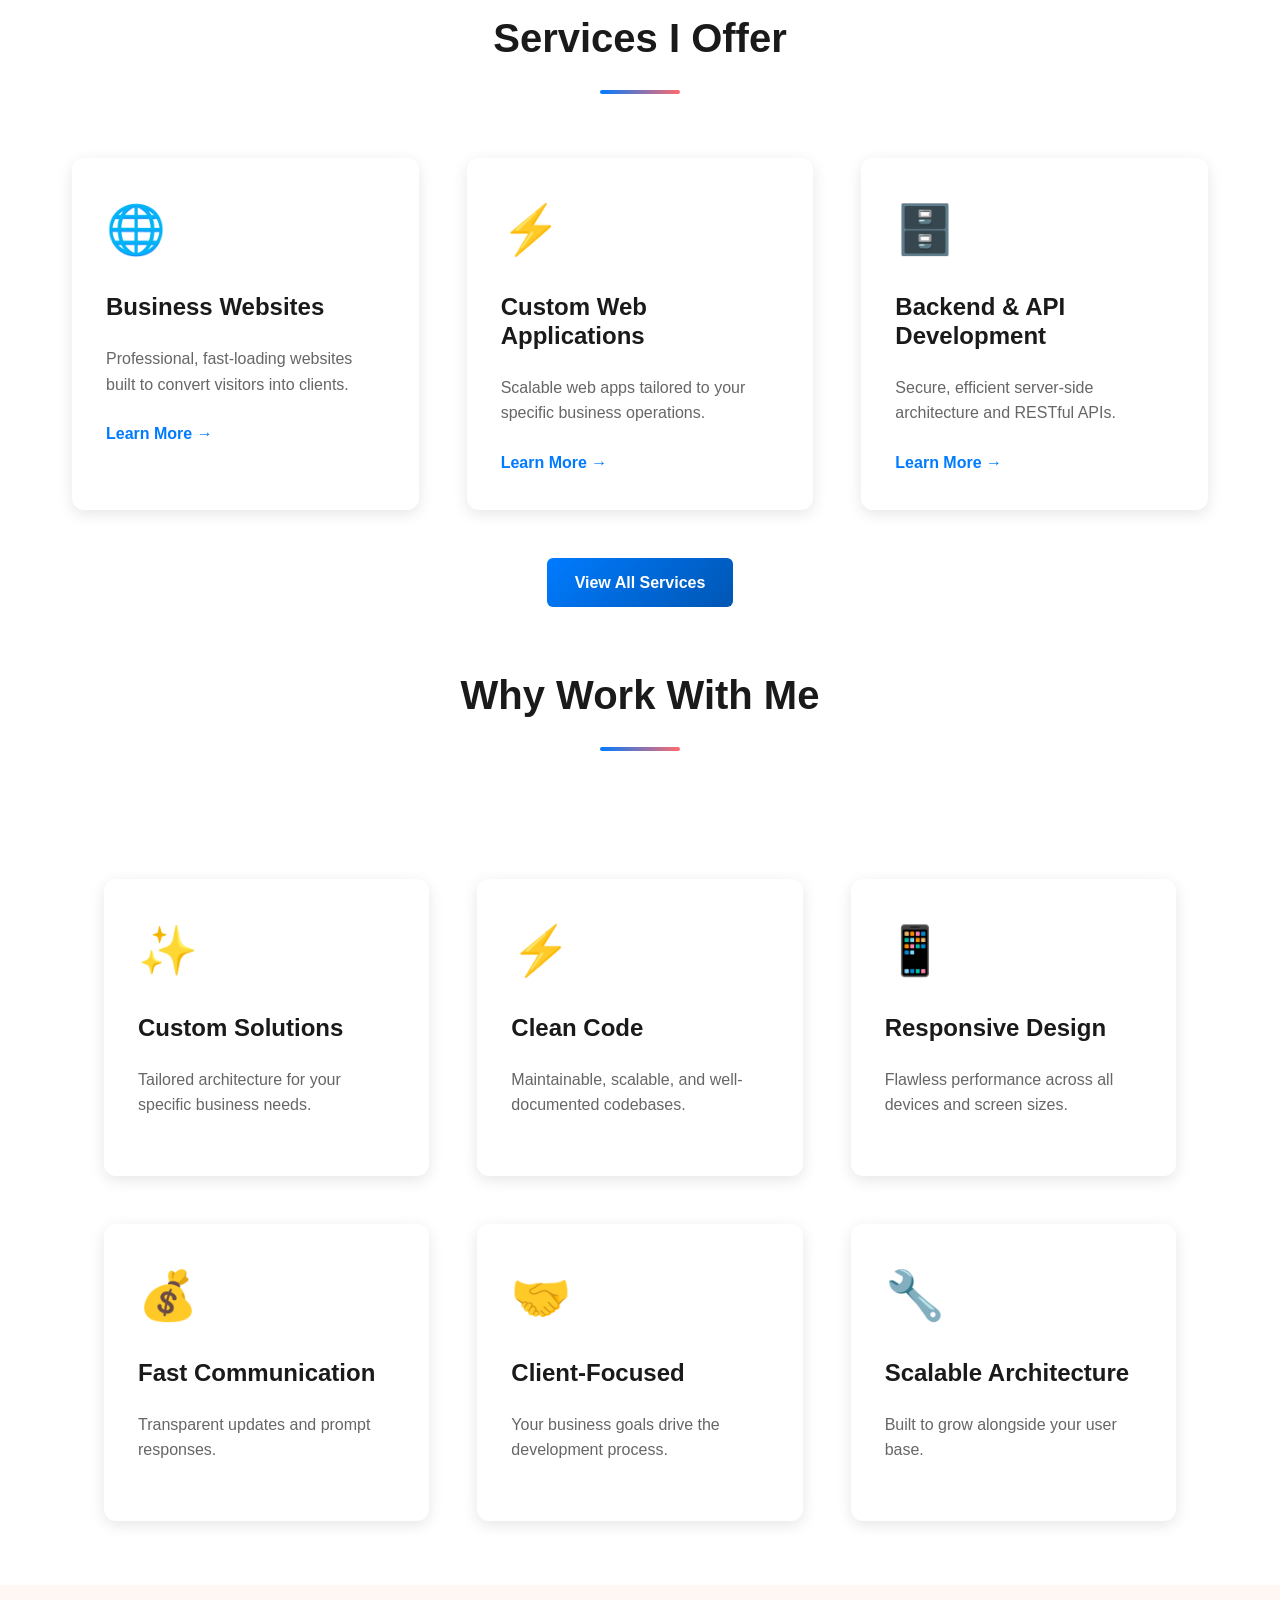
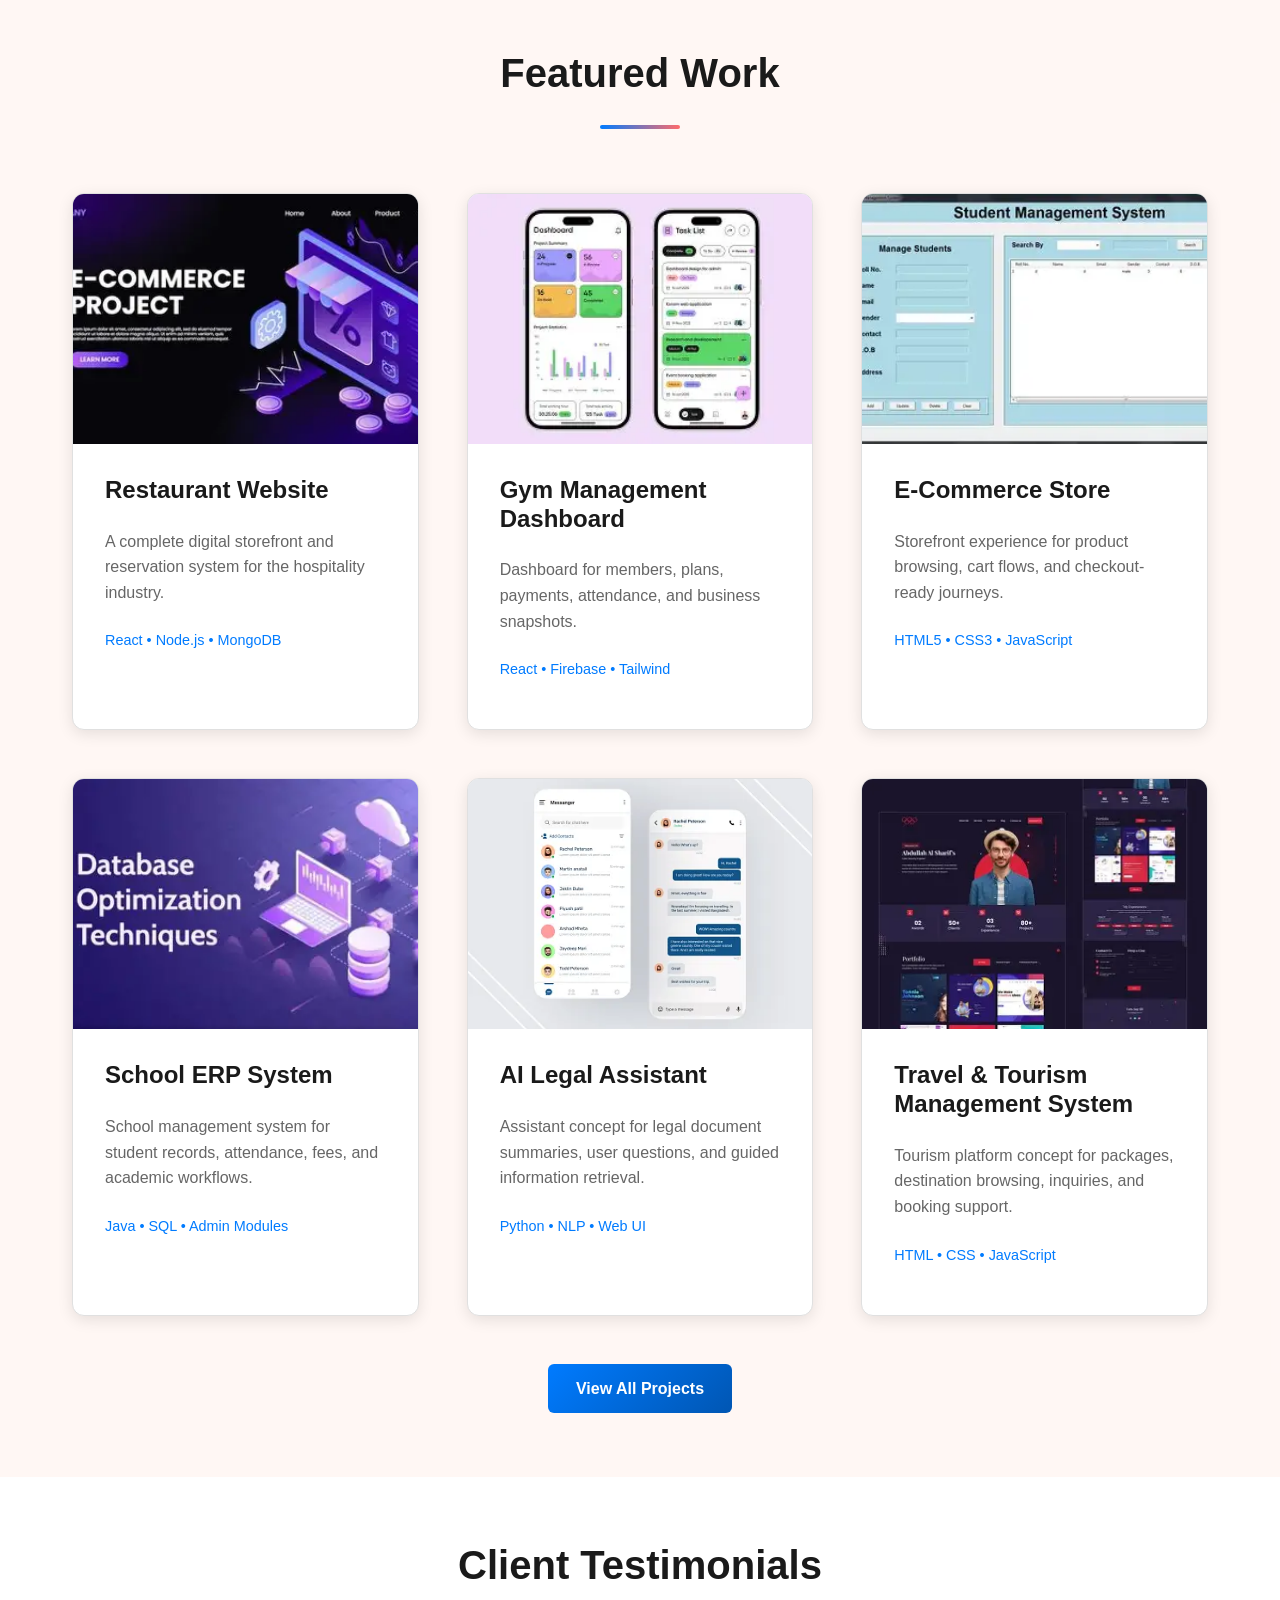
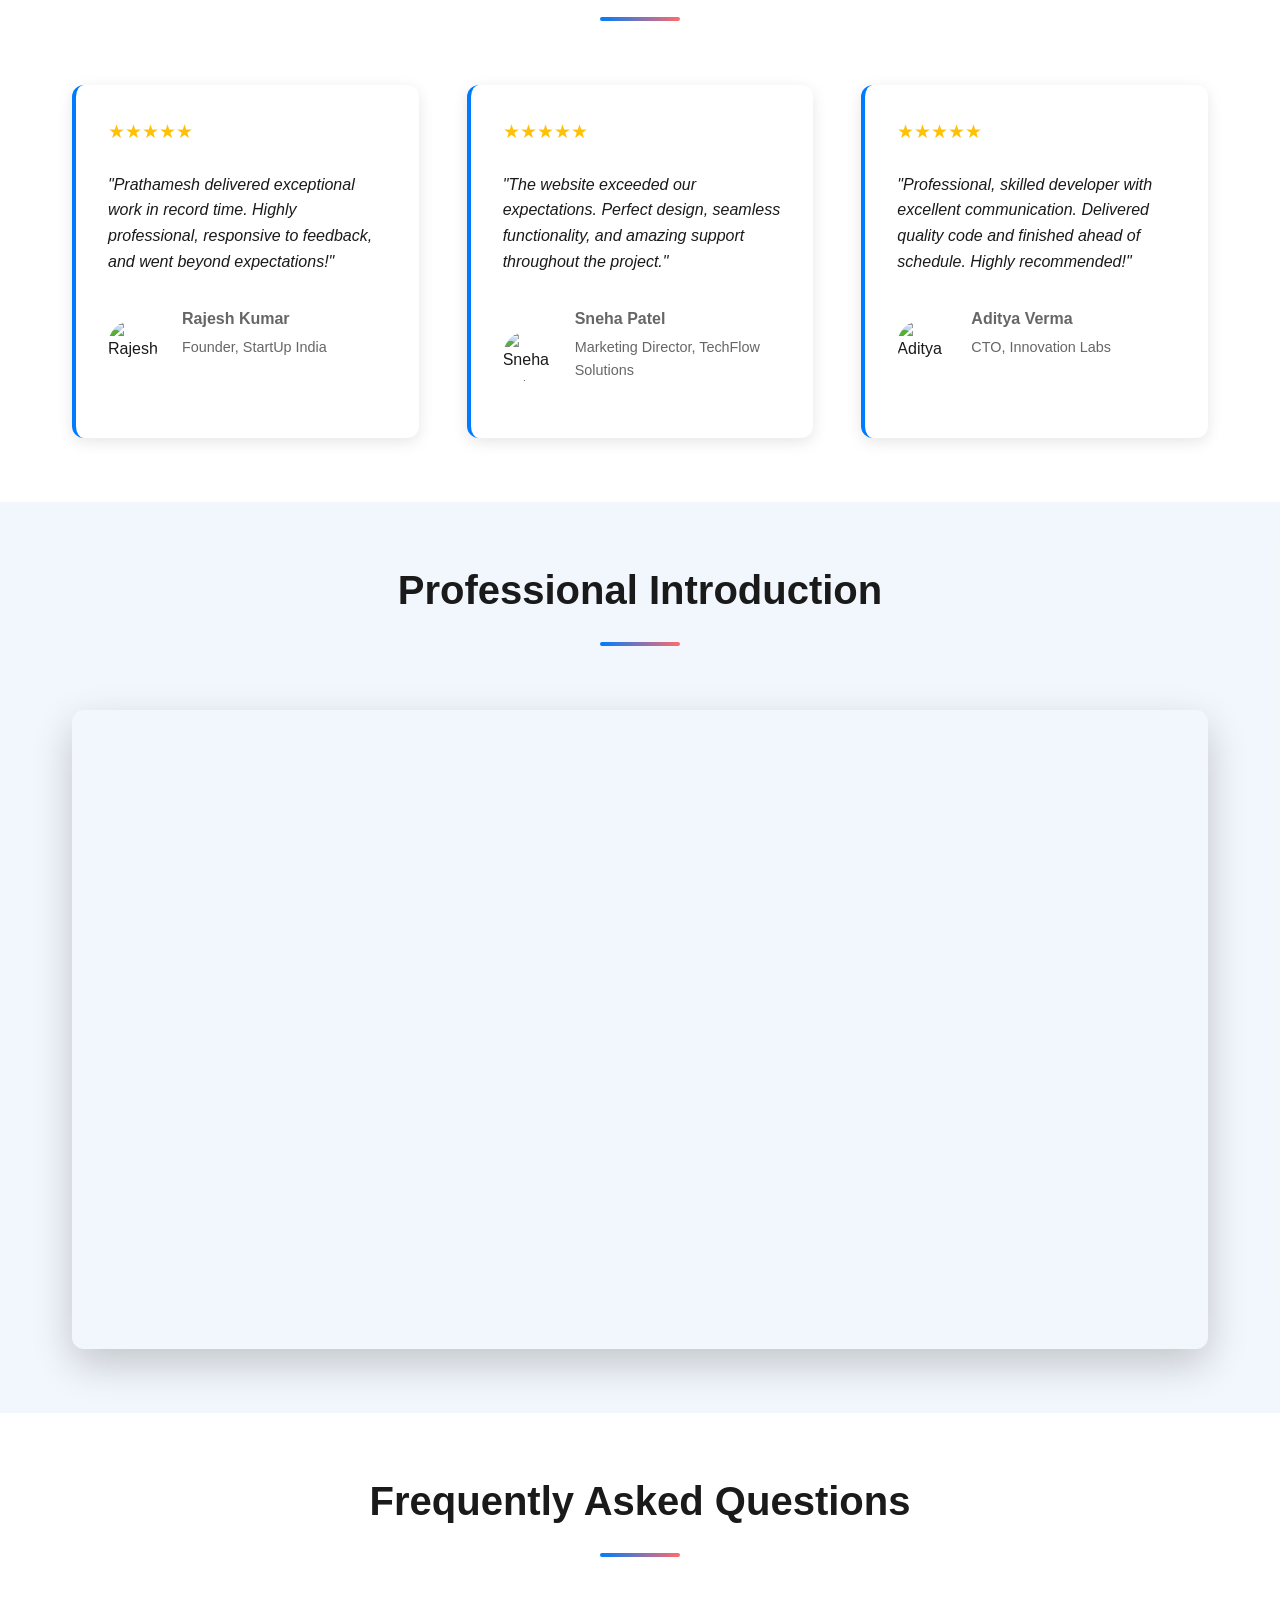
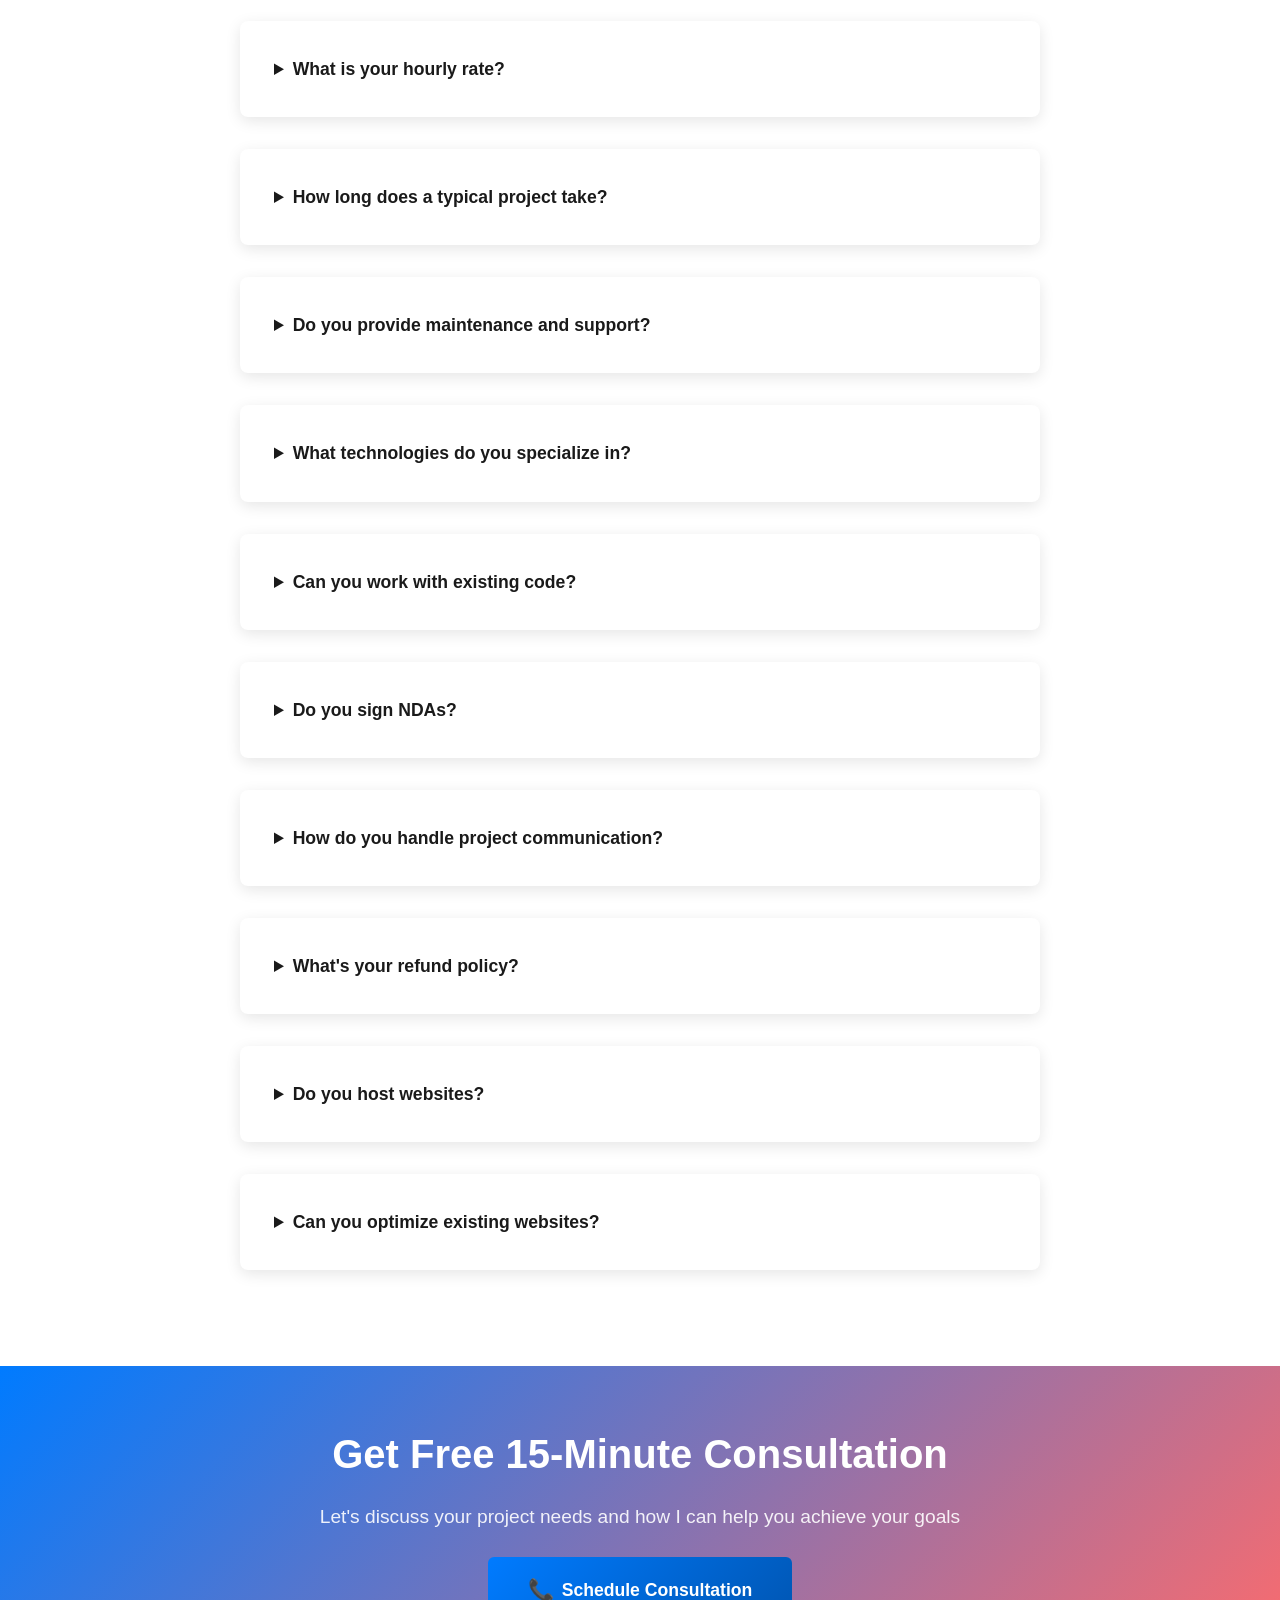
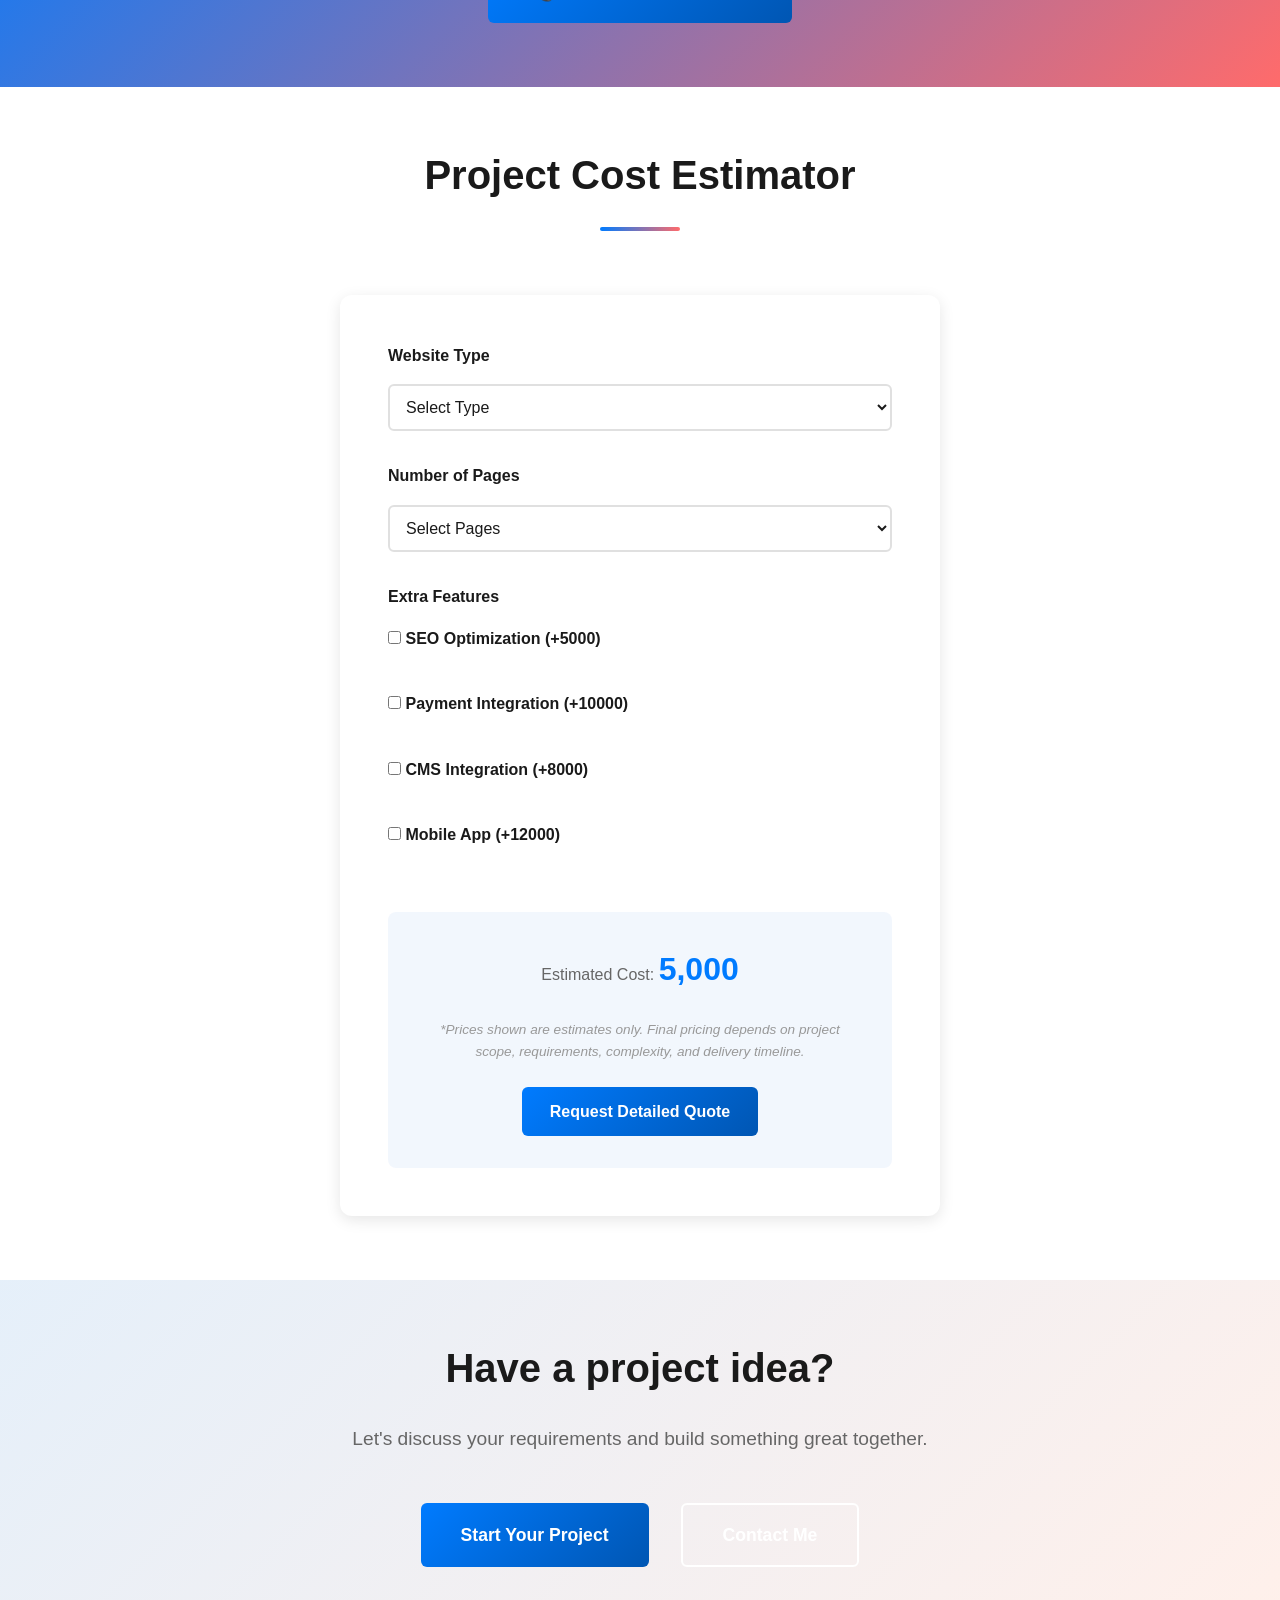
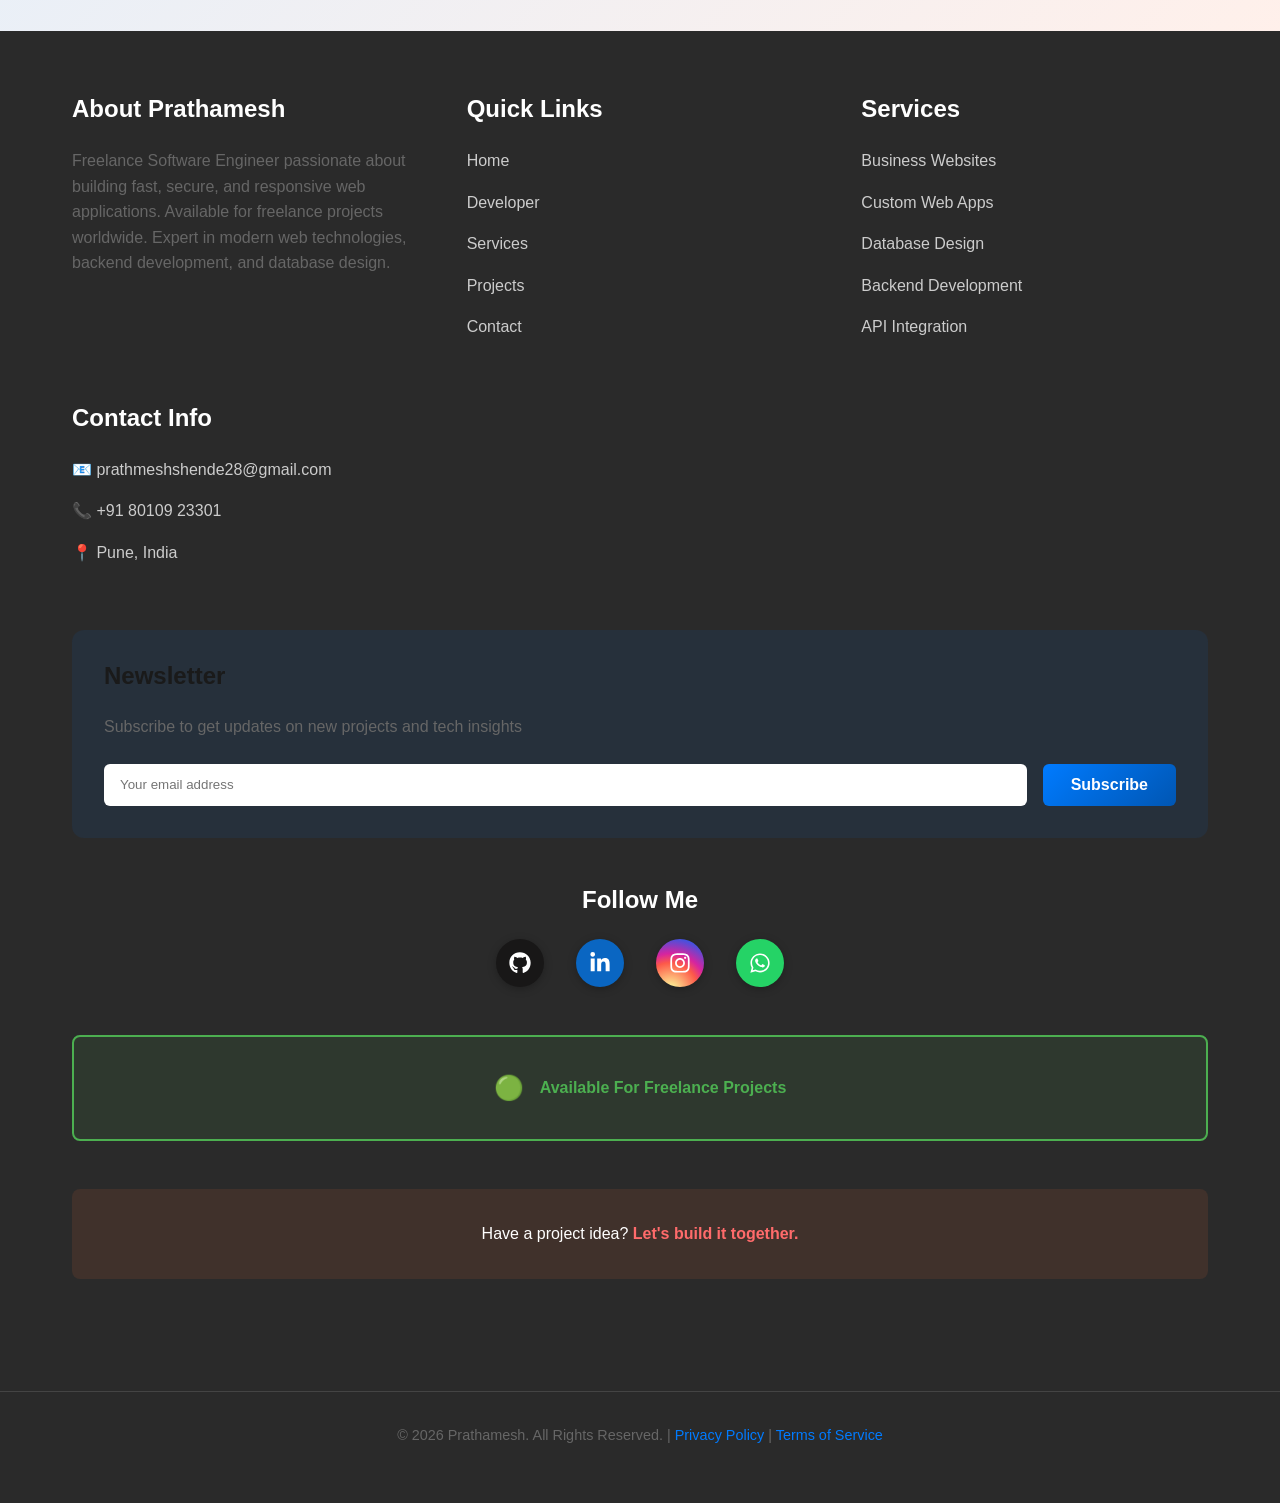
==== commit 9247d909: "updated UI for developer page" ====
--- a/index.html
+++ b/index.html
@@ -552,10 +552,10 @@
                         <label for="website-type">Website Type</label>
                         <select id="website-type">
                             <option value="">Select Type</option>
-                            <option value="3000">Portfolio Website</option>
-                            <option value="5000">Business Website</option>
-                            <option value="8000">E-Commerce Website</option>
-                            <option value="10000">Web Application</option>
+                            <option value="15000">Portfolio Website</option>
+                            <option value="20000">Business Website</option>
+                            <option value="30000">E-Commerce Website</option>
+                            <option value="50000">Web Application</option>
                         </select>
                     </div>
 
@@ -563,10 +563,10 @@
                         <label for="page-count">Number of Pages</label>
                         <select id="page-count">
                             <option value="">Select Pages</option>
-                            <option value="0">1-5 Pages</option>
-                            <option value="1000">6-10 Pages</option>
-                            <option value="2000">11-20 Pages</option>
-                            <option value="3000">20+ Pages</option>
+                            <option value="1000">1-5 Pages</option>
+                            <option value="2000">6-10 Pages</option>
+                            <option value="3000">11-20 Pages</option>
+                            <option value="5000">20+ Pages</option>
                         </select>
                     </div>
 
@@ -574,26 +574,26 @@
                         <label for="features">Extra Features</label>
                         <div class="features-checkboxes">
                             <label class="checkbox">
-                                <input type="checkbox" value="500" data-feature="SEO">
-                                <span>SEO Optimization (+$500)</span>
+                                <input type="checkbox" value="5000" data-feature="SEO">
+                                <span>SEO Optimization (+5000)</span>
                             </label>
                             <label class="checkbox">
-                                <input type="checkbox" value="1000" data-feature="Payment">
-                                <span>Payment Integration (+$1000)</span>
+                                <input type="checkbox" value="10000" data-feature="Payment">
+                                <span>Payment Integration (+10000)</span>
                             </label>
                             <label class="checkbox">
-                                <input type="checkbox" value="800" data-feature="CMS">
-                                <span>CMS Integration (+$800)</span>
+                                <input type="checkbox" value="8000" data-feature="CMS">
+                                <span>CMS Integration (+8000)</span>
                             </label>
                             <label class="checkbox">
-                                <input type="checkbox" value="1200" data-feature="Mobile">
-                                <span>Mobile App (+$1200)</span>
+                                <input type="checkbox" value="12000" data-feature="Mobile">
+                                <span>Mobile App (+12000)</span>
                             </label>
                         </div>
                     </div>
 
                     <div class="estimator-result">
-                        <p>Estimated Cost: <strong id="estimated-cost">$3,000</strong></p>
+                        <p>Estimated Cost: <strong id="estimated-cost">5,000</strong></p>
                         <p class="estimator-disclaimer" style="font-size: 0.85rem; color: var(--text-muted); margin-top: 15px;">
                             <em>*Prices shown are estimates only. Final pricing depends on project scope, requirements, complexity, and delivery timeline.</em>
                         </p>
--- a/css/style.css
+++ b/css/style.css
@@ -1828,6 +1828,8 @@
 
 .footer-section ul {
     list-style: none;
+    padding: 0;
+    margin: 0;
 }
 
 .footer-section ul li {
@@ -1846,6 +1848,8 @@
 
 .contact-list {
     list-style: none;
+    padding: 0;
+    margin: 0;
 }
 
 .contact-list li {
@@ -2568,4 +2572,38 @@
     border-top-color: var(--primary-color);
     border-radius: 50%;
     animation: spin 1s linear infinite;
+}
+
+/* ============================================
+   INTRO HIGHLIGHTS FIX
+   ============================================ */
+.intro-highlights {
+    display: flex;
+    flex-direction: column;
+    gap: 15px;
+    margin-top: 30px;
+}
+
+.highlight {
+    display: flex;
+    align-items: center;
+    gap: 15px;
+}
+
+.highlight-icon {
+    font-size: 1.5rem;
+    display: flex;
+    align-items: center;
+    justify-content: center;
+}
+
+.highlight p {
+    margin: 0; /* Removes the default bottom margin from paragraphs */
+    color: var(--text-dark);
+}
+
+.intro-image {
+    display: flex;
+    flex-direction: column;
+    align-items: center;
 }
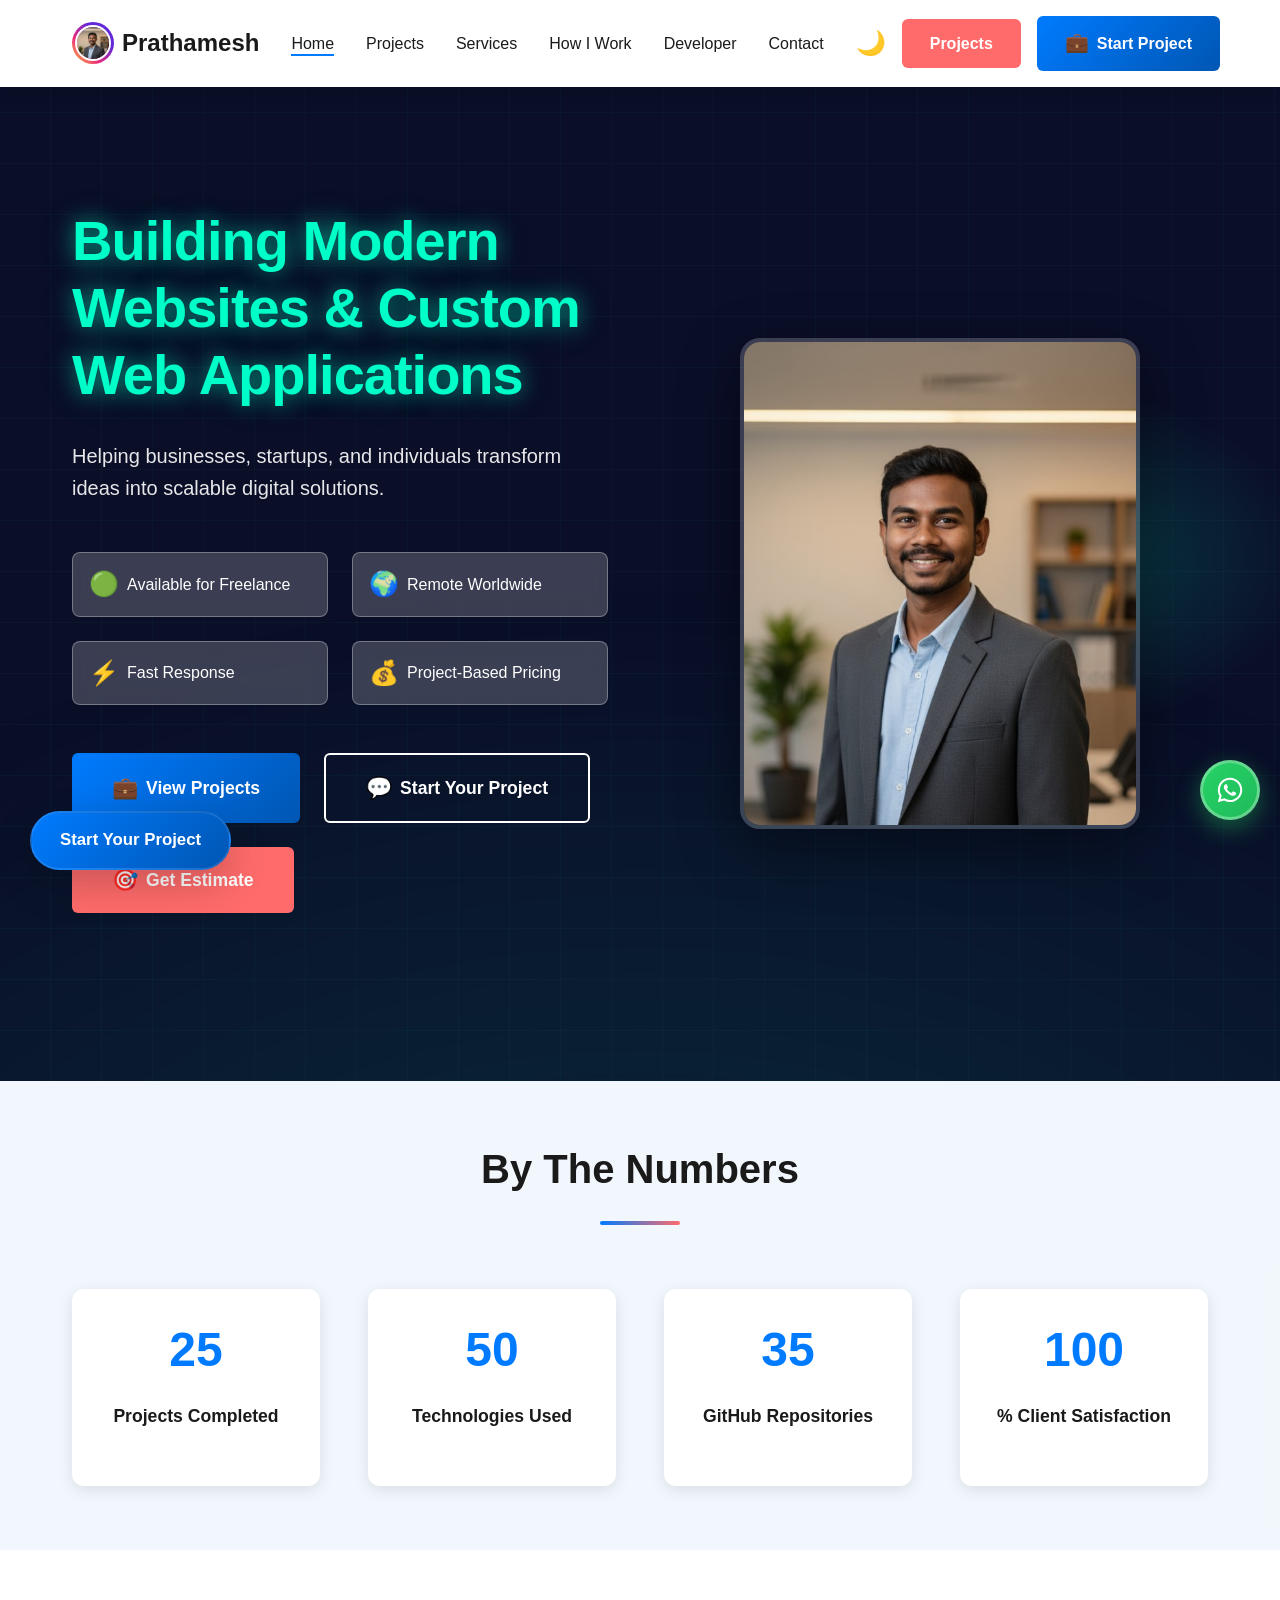
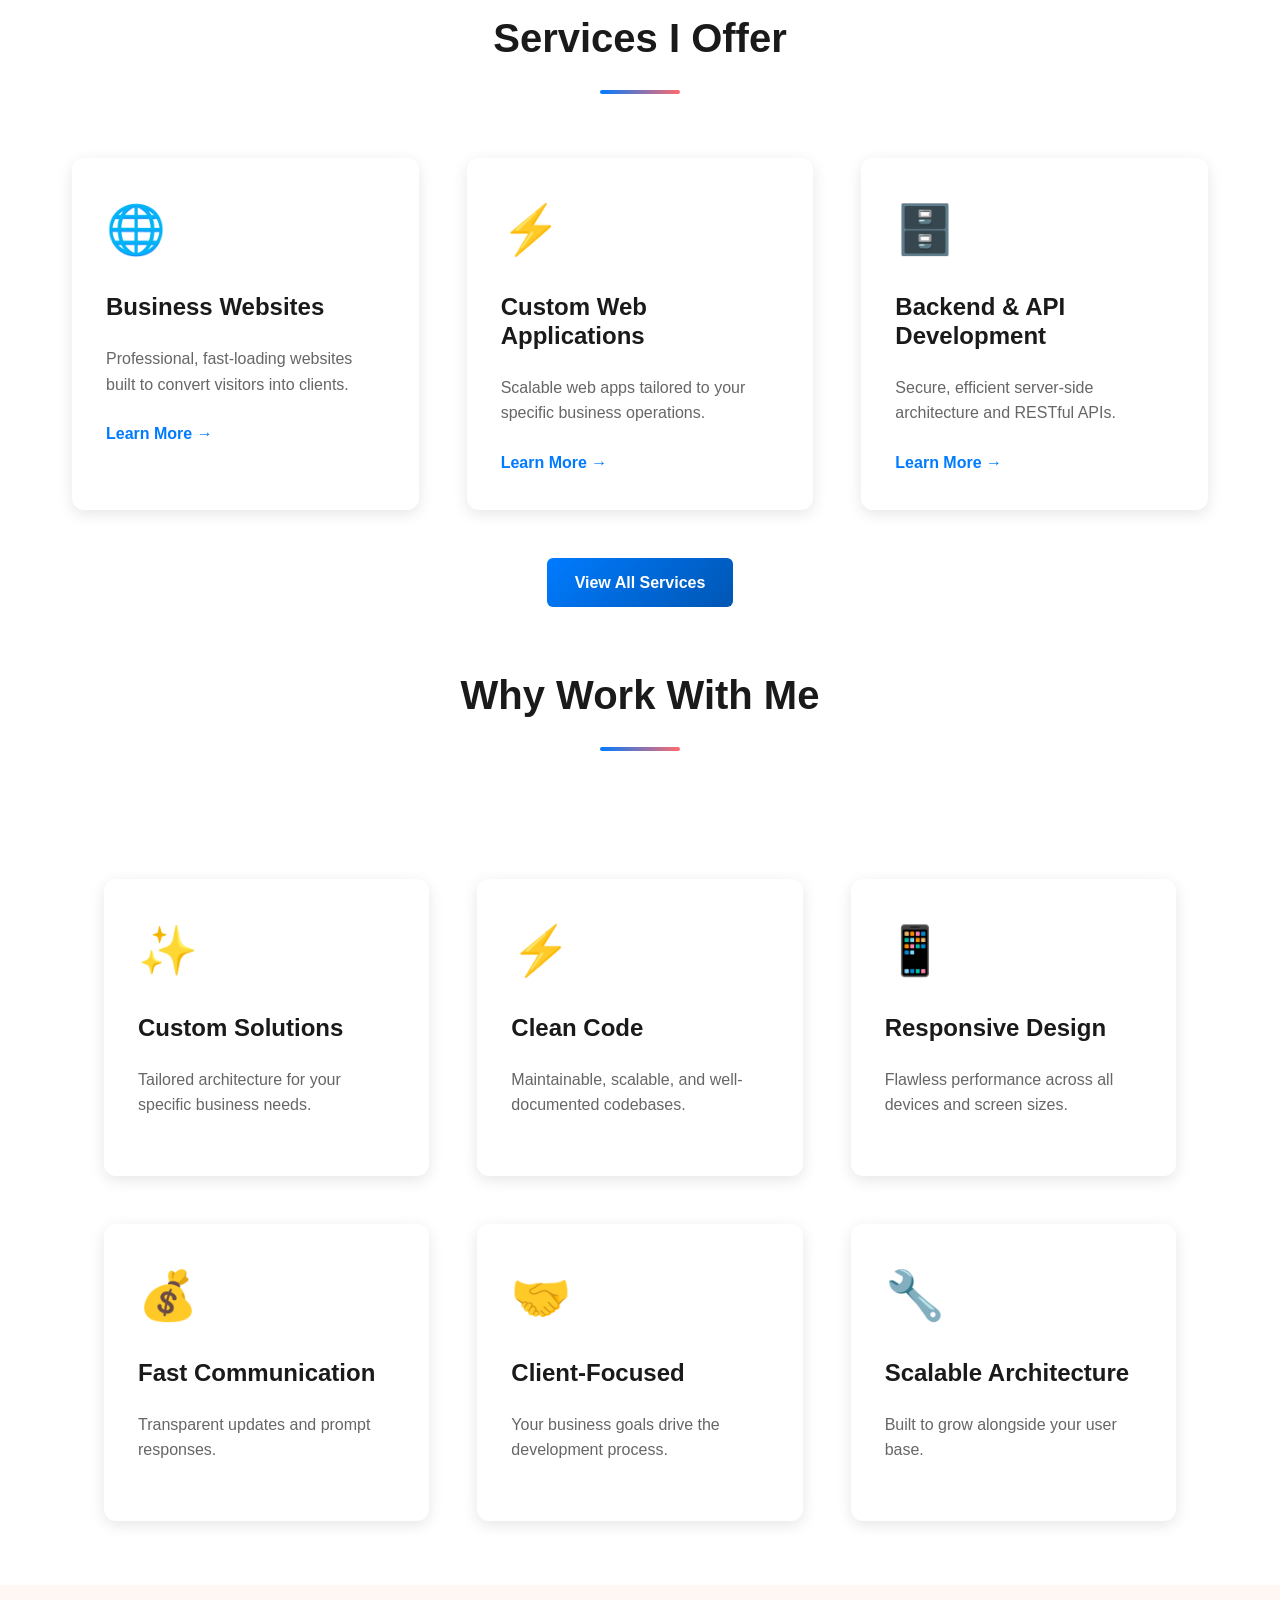
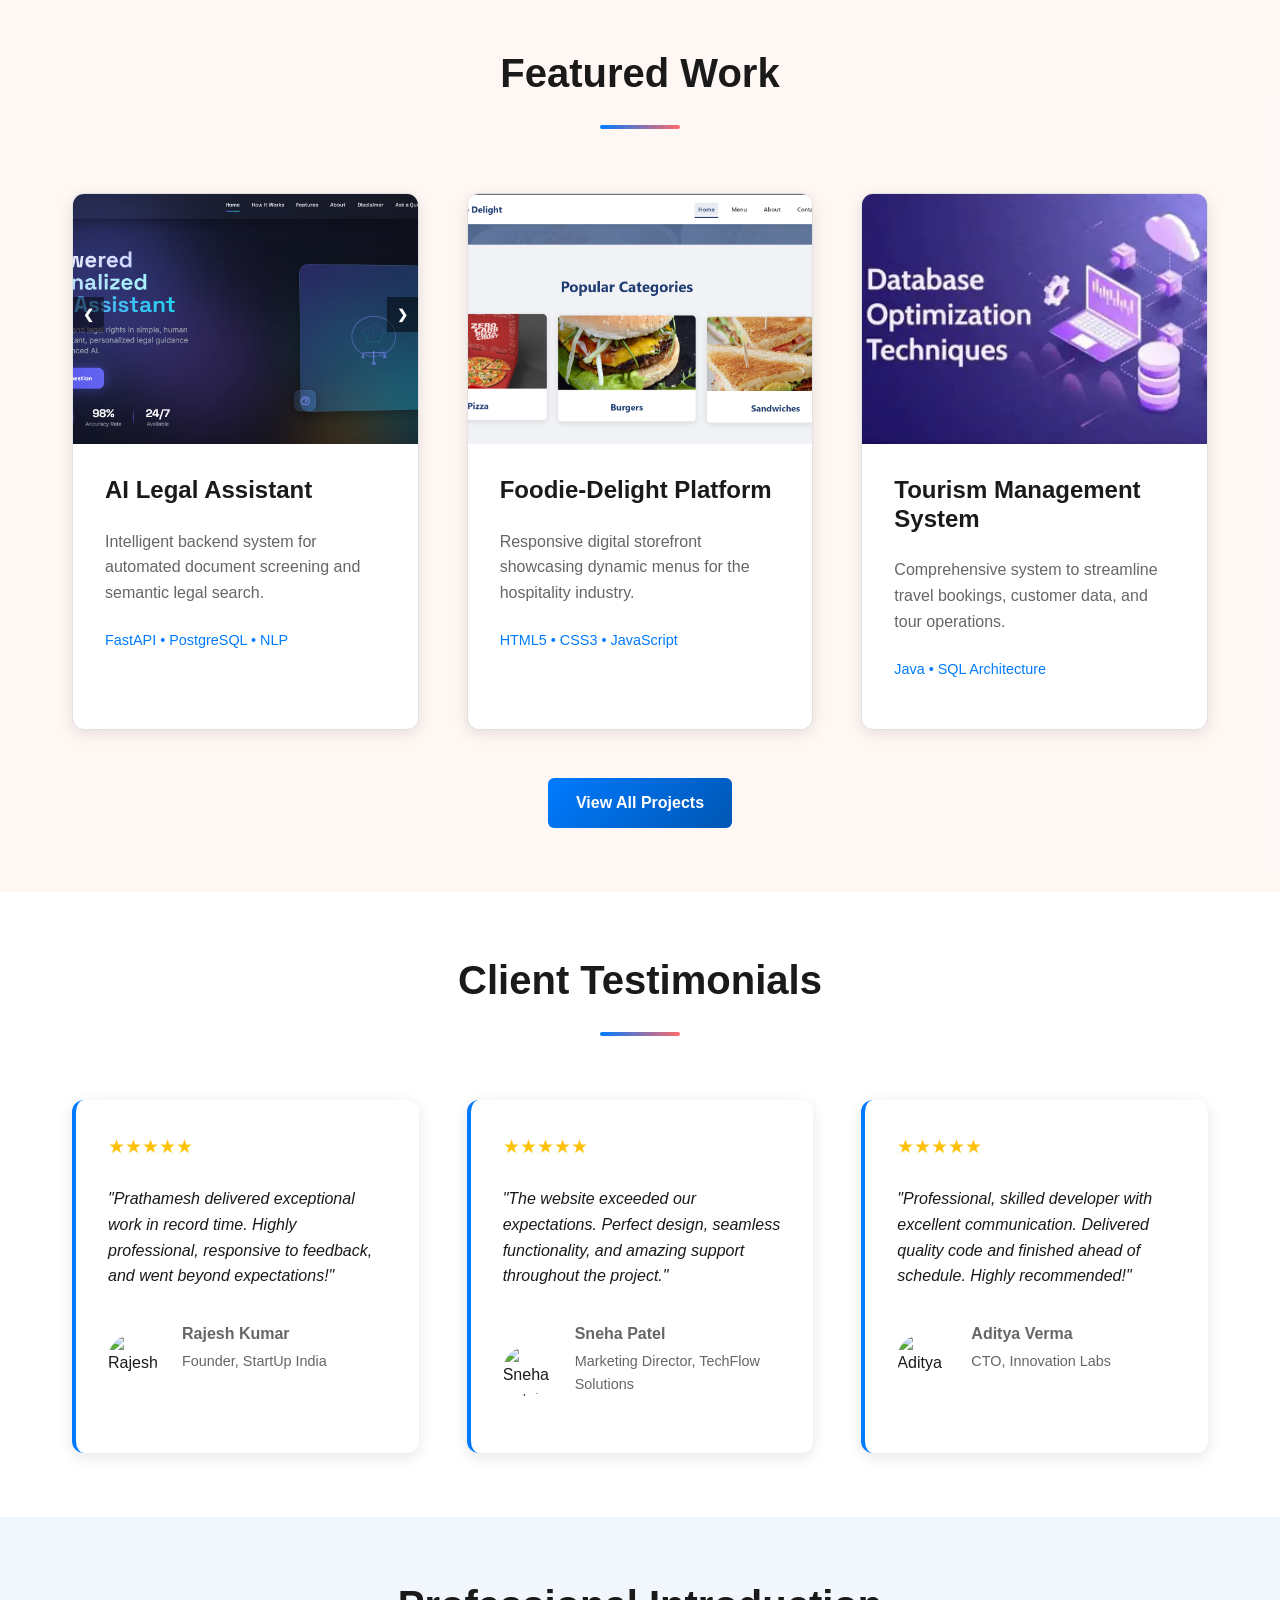
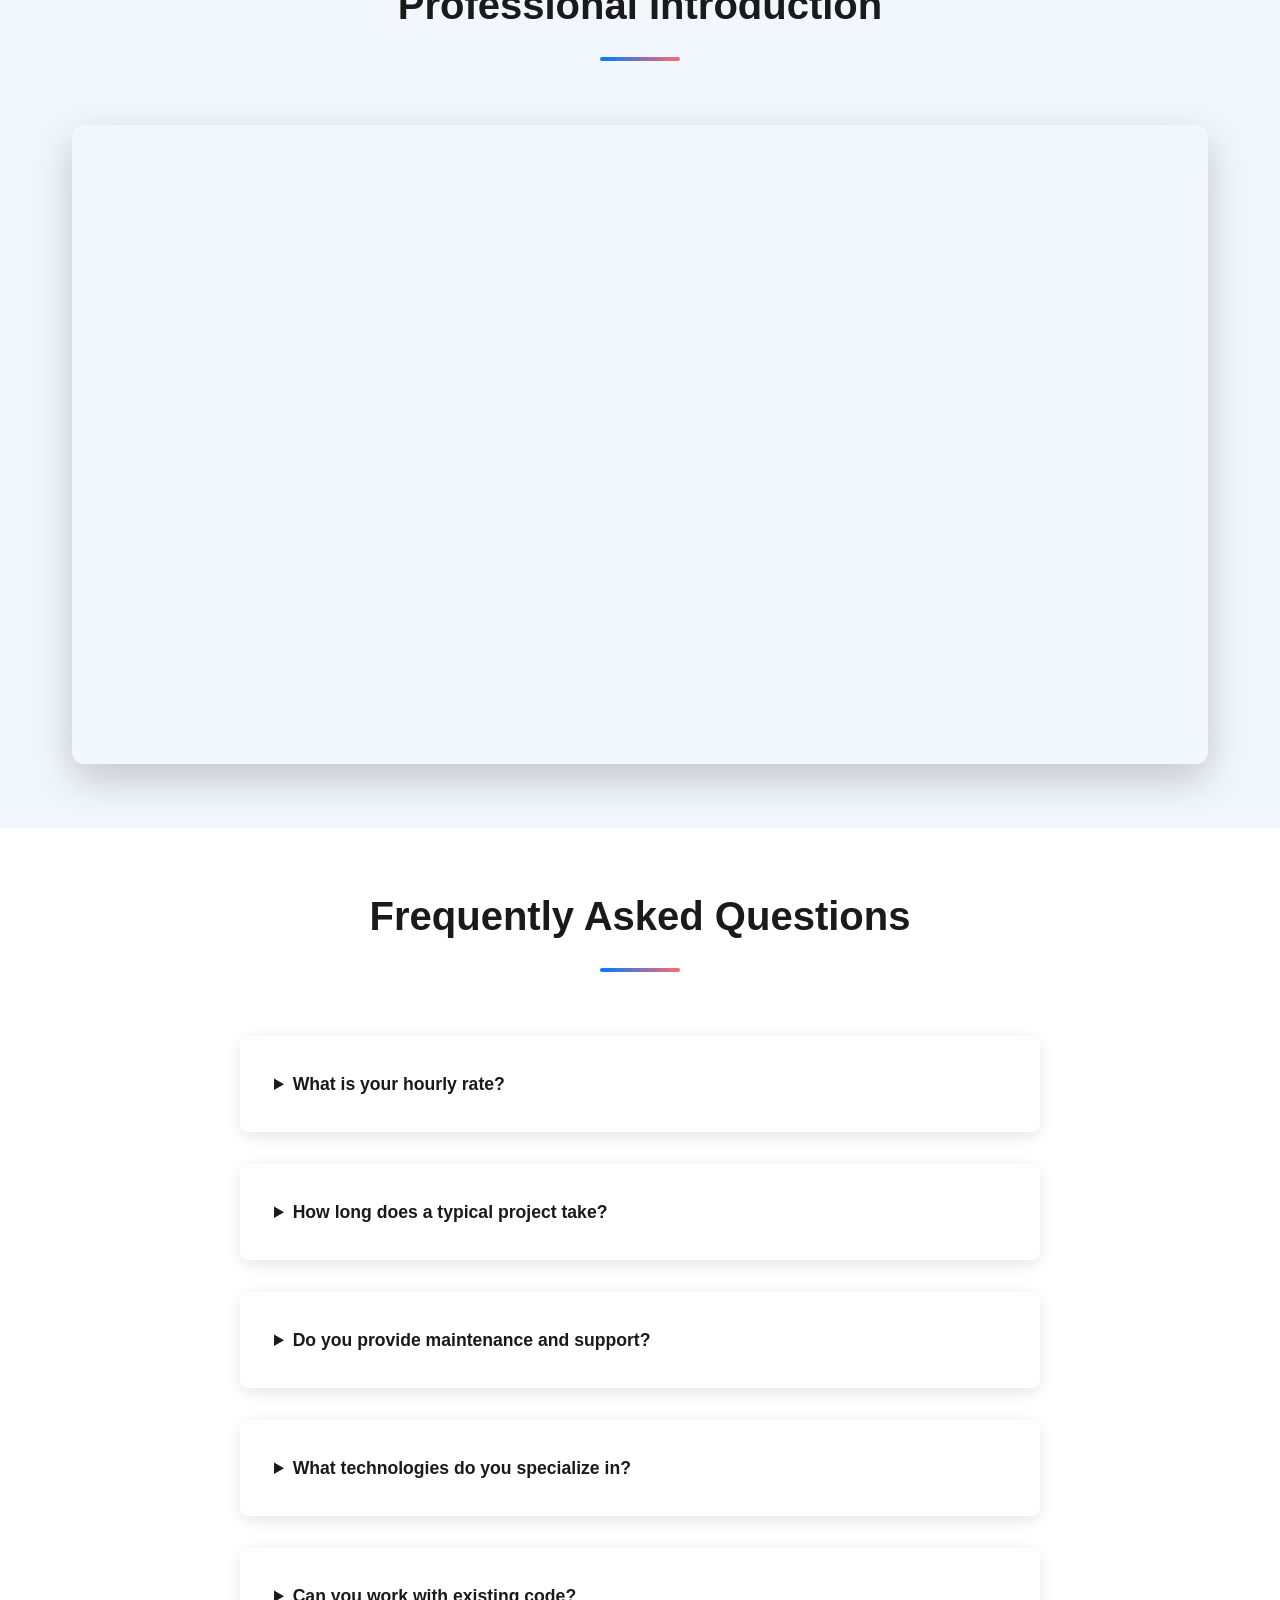
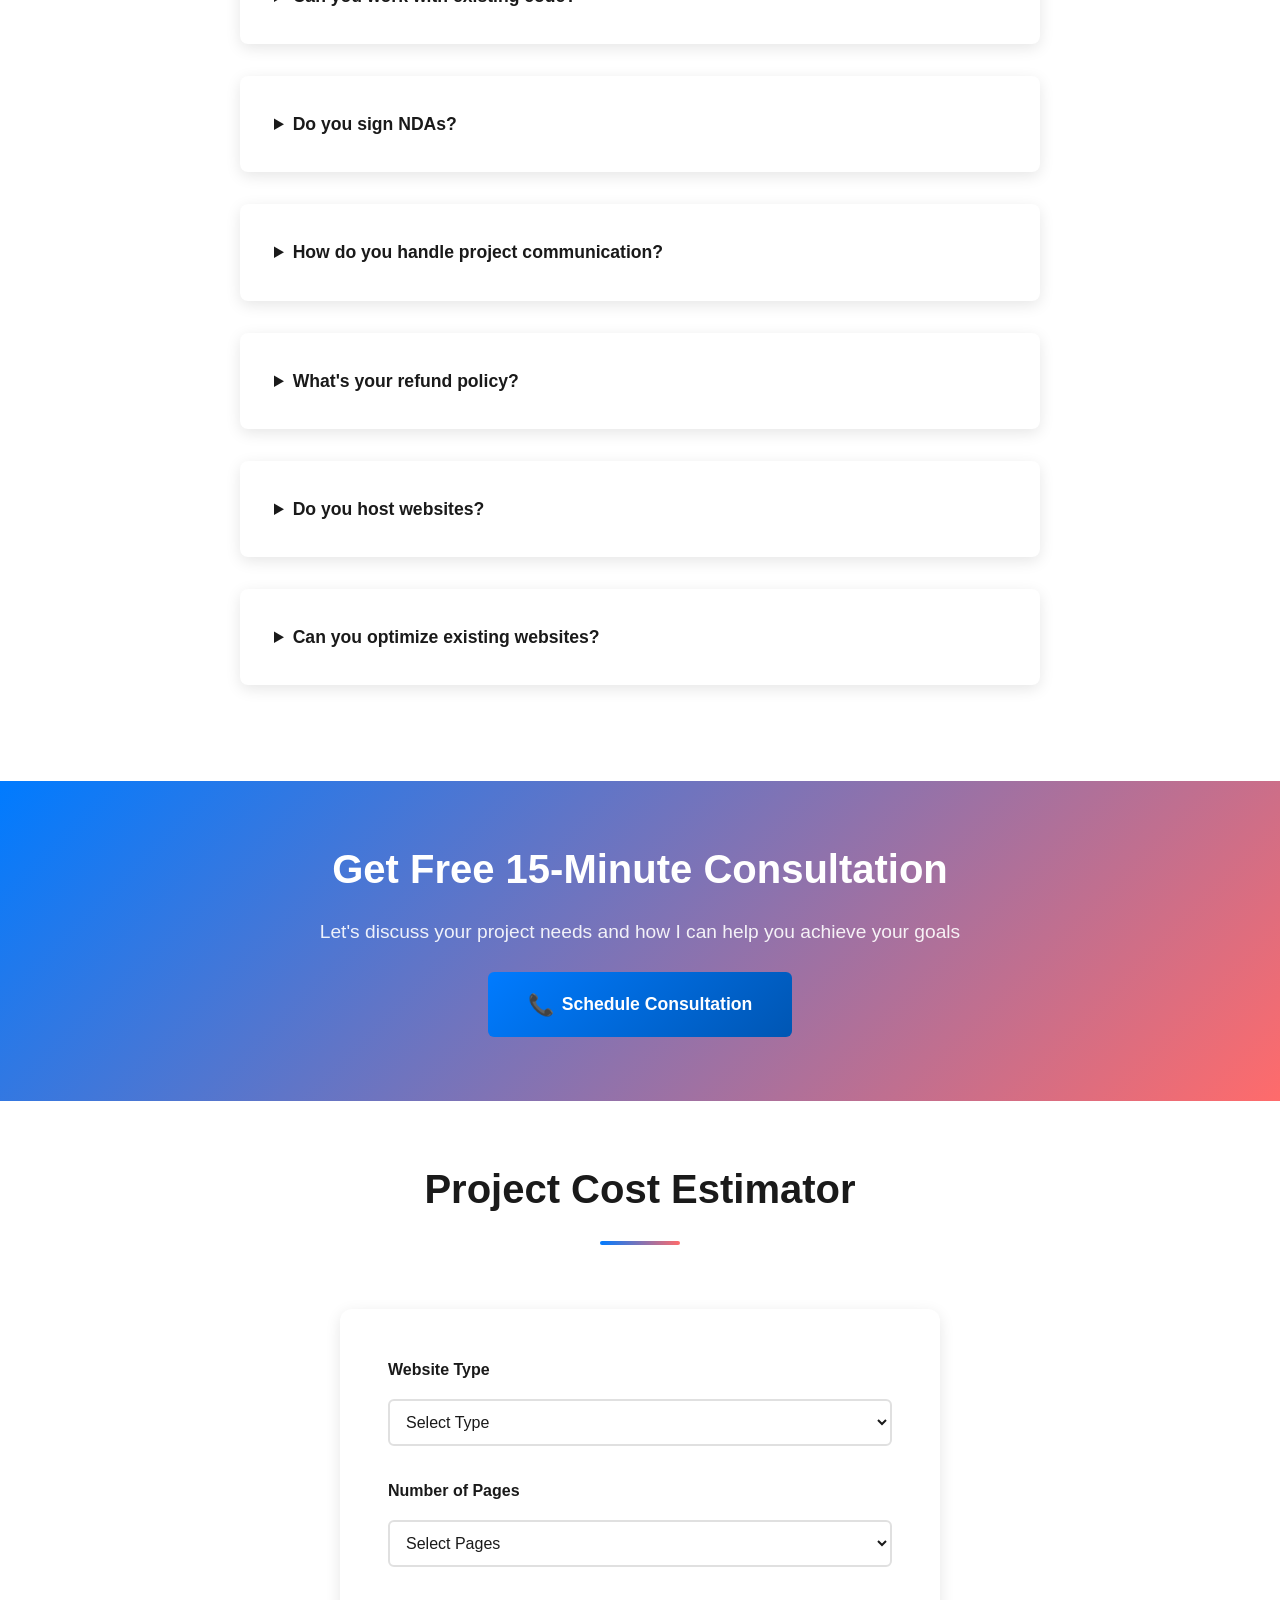
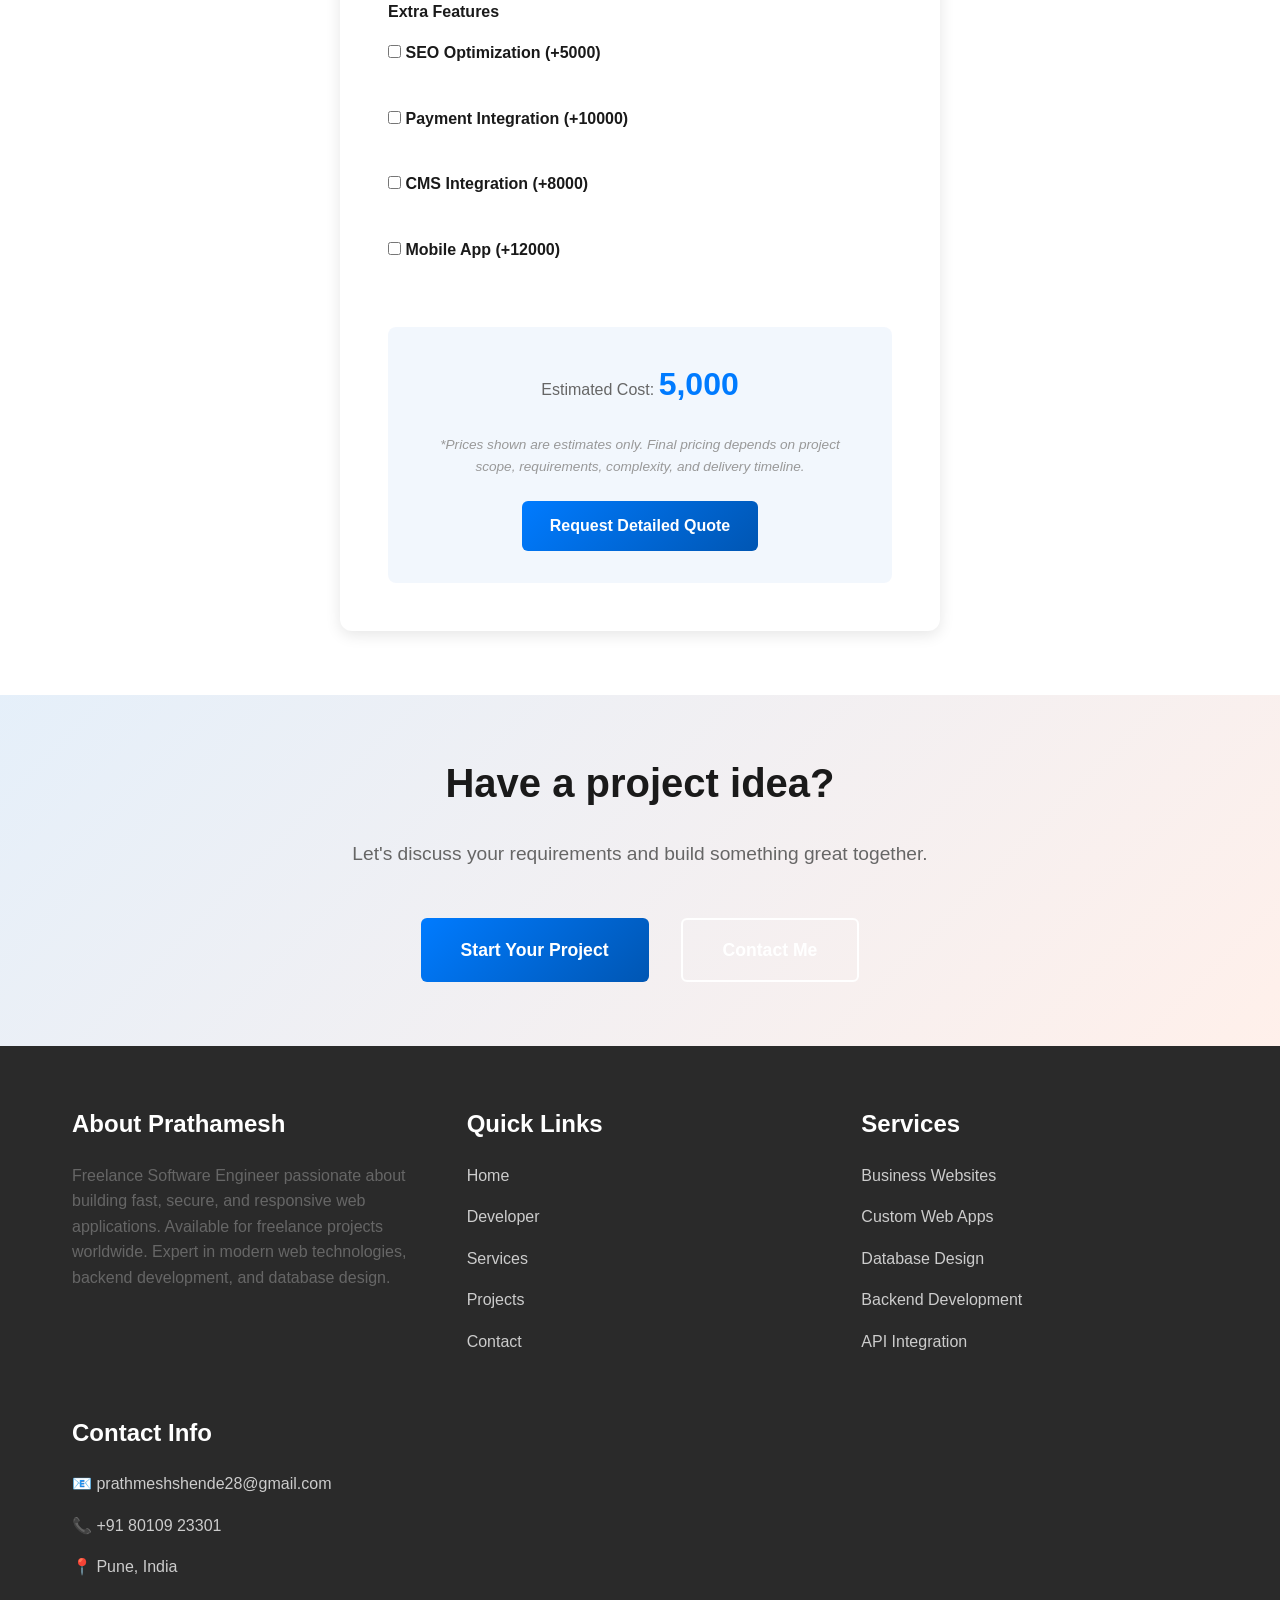
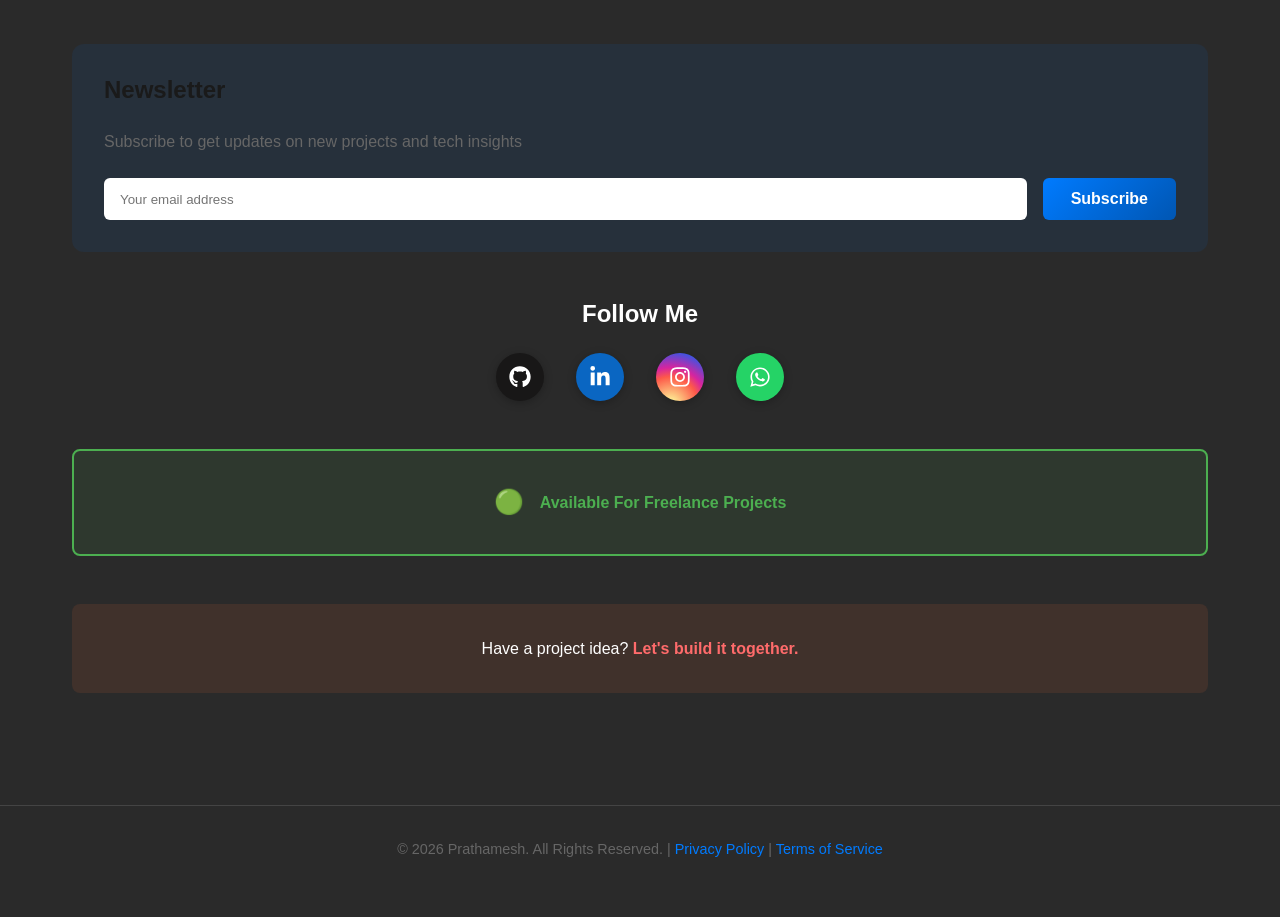
==== commit 124ca94f: "updated projects" ====
--- a/index.html
+++ b/index.html
@@ -3,8 +3,7 @@
 <head>
     <meta charset="UTF-8">
     <meta name="viewport" content="width=device-width, initial-scale=1.0">
-    <meta name="description" content="Prathamesh | Freelance web developer specializing in custom web applications, business websites, and scalable digital solutions. Let's build your next project.">
-    <meta name="keywords" content="freelance web developer, custom web applications, business websites, backend development, API development, database design">
+    <meta name="description" content="Prathamesh Shende is a Software Engineer and Java Developer specializing in web development, backend systems, SQL databases, API development, and AI-powered applications. Available for freelance projects worldwide.">    <meta name="keywords" content="freelance web developer, custom web applications, business websites, backend development, API development, database design">
     <meta name="author" content="Prathamesh">
     <meta name="robots" content="index, follow">
     <meta name="language" content="English">
@@ -20,6 +19,10 @@
     <meta name="twitter:title" content="Prathamesh | Freelance Web Developer & Software Engineer">
     <meta name="twitter:description" content="Freelance web developer specializing in custom web applications, business websites, and scalable digital solutions. Let's build your next project.">
     <meta name="twitter:image" content="https://prathameshshende.in/images/profile.jpg">
+
+    <meta name="geo.region" content="IN-MH">
+    <meta name="geo.placename" content="Pune">
+    <meta name="geo.position" content="18.5204;73.8567">
     
     <link rel="canonical" href="https://prathameshshende.in/">
     
@@ -42,13 +45,12 @@
         "jobTitle": "Freelance Web Developer",
         "url": "https://prathameshshende.in",
         "sameAs": [
-            "hprathameshshende.in/Prathamesh-Shende",
-            "httprathameshshende.in/in/prathamesh-shende",
-            "htprathameshshende.in/PrathameshShende"
-        ],
+           "https://github.com/Mr-PrathameshShende",
+           "https://www.linkedin.com/in/prathamesh-shende/",
+           "https://instagram.com/prathamesh_s28"
+         ],
         "telephone": "+91-8010923301",
-        "email": "prathmeshsprathameshshende.in"
-    }
+        "email": "mailto:prathmeshshende28@gmail.com"
     </script>
 
     <script type="application/ld+json">
@@ -237,185 +239,112 @@
             <div class="container">
                 <h2 class="section-title">Featured Work</h2>
                 <div class="projects-grid">
-                    <article class="project-card portfolio-card">
-                        <div class="project-image">
-                            <img src="images/projects/project1.jpg" alt="Restaurant Website Mockup" loading="lazy">
-                            <div class="project-overlay">
-                                <button class="btn btn-primary btn-sm modal-trigger" data-project="restaurant">Preview</button>
-                            </div>
-                        </div>
-                        <div class="project-info">
-                            <h3>Restaurant Website</h3>
-                            <p class="project-desc">A complete digital storefront and reservation system for the hospitality industry.</p>
-                            <span class="project-tech">React • Node.js • MongoDB</span>
-                        </div>
-                        <div class="project-details" hidden>
-                            <div class="modal-data" data-id="restaurant">
-                                <h3 class="modal-title">Restaurant Website</h3>
-                                <div class="modal-overview">A polished website for a restaurant that needs to display menus, highlights, location details, and inquiry options clearly.</div>
-                                <div class="modal-problem">Replaces scattered social media-only information with a trustworthy web presence customers can access anytime.</div>
-                                <ul class="modal-features">
-                                    <li>Menu and featured dish sections</li>
-                                    <li>Gallery, location, and contact blocks</li>
-                                    <li>Mobile-first browsing experience</li>
-                                    <li>SEO-friendly page structure</li>
-                                </ul>
-                                <div class="modal-stack">React, Node.js, MongoDB, HTML5, CSS3</div>
-                                <div class="modal-process">Content planning, wireframe, responsive build, performance checks, and launch support.</div>
-                                <a href="https://github.com/Mr-PrathameshShende" class="modal-repo">View GitHub Repository</a>
-                            </div>
-                        </div>
-                    </article>
-
-                    <article class="project-card portfolio-card">
-                        <div class="project-image">
-                            <img src="images/projects/project2.jpg" alt="Gym Management Dashboard Mockup" loading="lazy">
-                            <div class="project-overlay">
-                                <button class="btn btn-primary btn-sm modal-trigger" data-project="gym">Preview</button>
-                            </div>
-                        </div>
-                        <div class="project-info">
-                            <h3>Gym Management Dashboard</h3>
-                            <p class="project-desc">Dashboard for members, plans, payments, attendance, and business snapshots.</p>
-                            <span class="project-tech">React • Firebase • Tailwind</span>
-                        </div>
-                         <div class="project-details" hidden>
-                            <div class="modal-data" data-id="gym">
-                                <h3 class="modal-title">Gym Management Dashboard</h3>
-                                <div class="modal-overview">An operational dashboard for gym owners to manage members, subscriptions, attendance, and revenue visibility.</div>
-                                <div class="modal-problem">Reduces manual record keeping and helps staff quickly understand membership and payment status.</div>
-                                <ul class="modal-features">
-                                    <li>Member and plan management</li>
-                                    <li>Attendance and payment tracking</li>
-                                    <li>Dashboard metrics for daily operations</li>
-                                    <li>Responsive admin interface</li>
-                                </ul>
-                                <div class="modal-stack">React, Firebase, Redux, Tailwind CSS</div>
-                                <div class="modal-process">Requirement mapping, data model planning, UI build, workflow testing, and iteration.</div>
-                                <a href="https://github.com/Mr-PrathameshShende" class="modal-repo">View GitHub Repository</a>
-                            </div>
-                        </div>
-                    </article>
-
-                    <article class="project-card portfolio-card">
-                        <div class="project-image">
-                            <img src="images/projects/project3.jpg" alt="E-Commerce Store Mockup" loading="lazy">
-                            <div class="project-overlay">
-                                <button class="btn btn-primary btn-sm modal-trigger" data-project="ecommerce">Preview</button>
-                            </div>
-                        </div>
-                        <div class="project-info">
-                            <h3>E-Commerce Store</h3>
-                            <p class="project-desc">Storefront experience for product browsing, cart flows, and checkout-ready journeys.</p>
-                            <span class="project-tech">HTML5 • CSS3 • JavaScript</span>
-                        </div>
-                        <div class="project-details" hidden>
-                            <div class="modal-data" data-id="ecommerce">
-                                <h3 class="modal-title">E-Commerce Store</h3>
-                                <div class="modal-overview">A storefront-style web project focused on product discovery, cart interaction, and conversion-friendly browsing.</div>
-                                <div class="modal-problem">Gives small businesses a structured online shopping experience instead of relying only on manual product sharing.</div>
-                                <ul class="modal-features">
-                                    <li>Product listing and detail patterns</li>
-                                    <li>Cart-ready interaction flow</li>
-                                    <li>Responsive category browsing</li>
-                                    <li>Performance and SEO basics</li>
-                                </ul>
-                                <div class="modal-stack">HTML5, CSS3, JavaScript</div>
-                                <div class="modal-process">Store flow planning, UI component build, interaction testing, and optimization.</div>
-                                <a href="https://github.com/Mr-PrathameshShende" class="modal-repo">View GitHub Repository</a>
-                            </div>
-                        </div>
-                    </article>
-
-                    <article class="project-card portfolio-card">
-                        <div class="project-image">
-                            <img src="images/projects/project4.jpg" alt="School ERP System Mockup" loading="lazy">
-                            <div class="project-overlay">
-                                <button class="btn btn-primary btn-sm modal-trigger" data-project="erp">Preview</button>
-                            </div>
-                        </div>
-                        <div class="project-info">
-                            <h3>School ERP System</h3>
-                            <p class="project-desc">School management system for student records, attendance, fees, and academic workflows.</p>
-                            <span class="project-tech">Java • SQL • Admin Modules</span>
-                        </div>
-                        <div class="project-details" hidden>
-                            <div class="modal-data" data-id="erp">
-                                <h3 class="modal-title">School ERP System</h3>
-                                <div class="modal-overview">A school operations system designed to organize student, staff, attendance, fee, and academic records.</div>
-                                <div class="modal-problem">Centralizes repetitive school administration tasks and reduces dependency on spreadsheets.</div>
-                                <ul class="modal-features">
-                                    <li>Student and staff record management</li>
-                                    <li>Attendance and fee tracking</li>
-                                    <li>Role-based admin workflows</li>
-                                    <li>Reports for common school operations</li>
-                                </ul>
-                                <div class="modal-stack">Java, SQL</div>
-                                <div class="modal-process">Workflow analysis, schema design, module development, testing, and documentation.</div>
-                                <a href="https://github.com/Mr-PrathameshShende" class="modal-repo">View GitHub Repository</a>
-                            </div>
-                        </div>
-                    </article>
-
-                    <article class="project-card portfolio-card">
-                        <div class="project-image">
-                            <img src="images/projects/project5.jpg" alt="AI Legal Assistant Mockup" loading="lazy">
-                            <div class="project-overlay">
-                                <button class="btn btn-primary btn-sm modal-trigger" data-project="ai">Preview</button>
-                            </div>
-                        </div>
-                        <div class="project-info">
-                            <h3>AI Legal Assistant</h3>
-                            <p class="project-desc">Assistant concept for legal document summaries, user questions, and guided information retrieval.</p>
-                            <span class="project-tech">Python • NLP • Web UI</span>
-                        </div>
-                         <div class="project-details" hidden>
-                             <div class="modal-data" data-id="ai">
-                                <h3 class="modal-title">AI Legal Assistant</h3>
-                                <div class="modal-overview">A legal-tech assistant concept that helps users understand document content and ask structured legal-information questions.</div>
-                                <div class="modal-problem">Makes long legal documents easier to review by summarizing key points and organizing queries.</div>
-                                <ul class="modal-features">
-                                    <li>Document upload and summary flow</li>
-                                    <li>Question-answer style interface</li>
-                                    <li>Clear disclaimers for informational use</li>
-                                    <li>Readable result formatting</li>
-                                </ul>
-                                <div class="modal-stack">Python, NLP, JavaScript</div>
-                                <div class="modal-process">Use-case planning, data flow design, prototype UI, testing with sample documents.</div>
-                                <a href="https://github.com/Mr-PrathameshShende" class="modal-repo">View GitHub Repository</a>
-                            </div>
-                        </div>
-                    </article>
-
-                    <article class="project-card portfolio-card">
-                        <div class="project-image">
-                            <img src="images/projects/project6.jpg" alt="Travel and Tourism Management System Mockup" loading="lazy">
-                            <div class="project-overlay">
-                                <button class="btn btn-primary btn-sm modal-trigger" data-project="travel">Preview</button>
-                            </div>
-                        </div>
-                        <div class="project-info">
-                            <h3>Travel & Tourism Management System</h3>
-                            <p class="project-desc">Tourism platform concept for packages, destination browsing, inquiries, and booking support.</p>
-                            <span class="project-tech">HTML • CSS • JavaScript</span>
-                        </div>
-                        <div class="project-details" hidden>
-                            <div class="modal-data" data-id="travel">
-                                <h3 class="modal-title">Travel & Tourism Management System</h3>
-                                <div class="modal-overview">A travel management web system for showcasing destinations, packages, trip details, and inquiry workflows.</div>
-                                <div class="modal-problem">Helps travel businesses present packages professionally and collect trip requirements in one place.</div>
-                                <ul class="modal-features">
-                                    <li>Destination and package listing</li>
-                                    <li>Inquiry and booking-oriented CTA flow</li>
-                                    <li>Responsive travel content layout</li>
-                                    <li>Admin-ready content structure</li>
-                                </ul>
-                                <div class="modal-stack">HTML, CSS, JavaScript</div>
-                                <div class="modal-process">Content architecture, package layout design, responsive build, inquiry testing.</div>
-                                <a href="https://github.com/Mr-PrathameshShende" class="modal-repo">View GitHub Repository</a>
-                            </div>
-                        </div>
-                    </article>
+                    <article class="project-card portfolio-card" data-category="academic">
+    <div class="project-image">
+        <!-- Slideshow Container -->
+        <div class="slideshow-container">
+            <img src="images/projects/L1.png" class="slide" alt="AI Legal Assistant Slide 1" loading="lazy">
+            <img src="images/projects/L2.png" class="slide" alt="AI Legal Assistant Slide 2" loading="lazy" style="display:none;">
+            <img src="images/projects/L3.png" class="slide" alt="AI Legal Assistant Slide 3" loading="lazy" style="display:none;">
+            <img src="images/projects/L4.png" class="slide" alt="AI Legal Assistant Slide 3" loading="lazy" style="display:none;">
+            <img src="images/projects/L5.png" class="slide" alt="AI Legal Assistant Slide 3" loading="lazy" style="display:none;">
+            <img src="images/projects/L6.png" class="slide" alt="AI Legal Assistant Slide 3" loading="lazy" style="display:none;">
+            <img src="images/projects/L7.png" class="slide" alt="AI Legal Assistant Slide 3" loading="lazy" style="display:none;">
+            <button class="prev" onclick="moveSlide(this, -1)">&#10094;</button>
+            <button class="next" onclick="moveSlide(this, 1)">&#10095;</button>
+        </div>
+        <div class="project-overlay">
+            <button class="btn btn-primary btn-sm modal-trigger" data-project="legal-ai">Preview</button>
+        </div>
+    </div>
+    <div class="project-info">
+        <h3>AI Legal Assistant</h3>
+        <p class="project-desc">Intelligent backend system for automated document screening and semantic legal search.</p>
+        <span class="project-tech">FastAPI • PostgreSQL • NLP</span>
+    </div>
+    <div class="project-details" hidden>
+        <div class="modal-data" data-id="legal-ai">
+            <h3 class="modal-title">AI-Powered Personalized Legal Assistant</h3>
+            <div class="modal-overview">A robust backend system leveraging Natural Language Processing (NLP) and SBERT embeddings to semantically analyze and retrieve context-aware legal information.</div>
+            <div class="modal-problem">Automates manual legal document review by providing instant, highly relevant, and context-aware responses to user queries.</div>
+            <ul class="modal-features">
+                <li>Semantic search using SBERT embeddings</li>
+                <li>Secure data persistence with PostgreSQL</li>
+                <li>High-performance REST API built on FastAPI</li>
+                <li>Automated JWT authentication flow</li>
+            </ul>
+            <div class="modal-stack">Python, FastAPI, PostgreSQL, NLP, SBERT, JWT</div>
+            <div class="modal-process">System architecture design, NLP model integration, API routing, and database structuring.</div>
+            <a href="https://github.com/Mr-PrathameshShende/AI_powered_Legal_Assistance-.git" class="modal-repo">GitHub</a>
+            
+            <div class="modal-video">
+                <video width="100%" controls style="border-radius: 8px; box-shadow: 0 4px 15px rgba(0,0,0,0.1);">
+                    <source src="videos/LV1.mp4" type="video/mp4">
+                    Your browser does not support the video tag.
+                </video>
+            </div>
+        </div>
+    </div>
+</article>
+
+<article class="project-card portfolio-card" data-category="web">
+    <div class="project-image">
+        <img src="images/projects/F1.png" alt="Foodie-Delight" loading="lazy">
+        <div class="project-overlay">
+            <button class="btn btn-primary btn-sm modal-trigger" data-project="foodie">Preview</button>
+        </div>
+    </div>
+    <div class="project-info">
+        <h3>Foodie-Delight Platform</h3>
+        <p class="project-desc">Responsive digital storefront showcasing dynamic menus for the hospitality industry.</p>
+        <span class="project-tech">HTML5 • CSS3 • JavaScript</span>
+    </div>
+    <div class="project-details" hidden>
+        <div class="modal-data" data-id="foodie">
+            <h3 class="modal-title">Foodie-Delight Front-End</h3>
+            <div class="modal-overview">A client-ready digital storefront for the food and hospitality industry, hosted live on GitHub Pages.</div>
+            <div class="modal-problem">Gives restaurants a beautifully styled, centralized online presence to replace scattered social media menus.</div>
+            <ul class="modal-features">
+                <li>Modern, mobile-first responsive layout</li>
+                <li>Interactive menu browsing capabilities</li>
+                <li>Smooth CSS animations and transitions</li>
+            </ul>
+            <div class="modal-stack">HTML5, CSS3, Vanilla JavaScript, GitHub Pages</div>
+            <div class="modal-process">Wireframing, UI/UX implementation, responsiveness testing, and live deployment.</div>
+            <a href="https://github.com/Mr-PrathameshShende/Foodie-Delight.git" class="modal-repo">GitHub</a>
+            <a href="https://mr-prathameshshende.github.io/Foodie-Delight/" class="modal-demo">Demo</a>
+        </div>
+    </div>
+</article>
+
+<article class="project-card portfolio-card" data-category="java">
+    <div class="project-image">
+        <img src="images/projects/project4.jpg" alt="Travel and Tourism" loading="lazy">
+        <div class="project-overlay">
+            <button class="btn btn-primary btn-sm modal-trigger" data-project="travel">Preview</button>
+        </div>
+    </div>
+    <div class="project-info">
+        <h3>Tourism Management System</h3>
+        <p class="project-desc">Comprehensive system to streamline travel bookings, customer data, and tour operations.</p>
+        <span class="project-tech">Java • SQL Architecture</span>
+    </div>
+    <div class="project-details" hidden>
+        <div class="modal-data" data-id="travel">
+            <h3 class="modal-title">Travel and Tourism Management System</h3>
+            <div class="modal-overview">A robust operational tool built to handle the complex internal workflows of a travel agency or tour operator.</div>
+            <div class="modal-problem">Centralizes bookings, itineraries, and client data into one secure system instead of disorganized spreadsheets.</div>
+            <ul class="modal-features">
+                <li>Customer and itinerary record management</li>
+                <li>Booking and package tracking</li>
+                <li>Secure data handling and query optimization</li>
+            </ul>
+            <div class="modal-stack">Java, SQL, Object-Oriented Design</div>
+            <div class="modal-process">Schema mapping, backend logic implementation, and data integrity testing.</div>
+            <a href="https://github.com/Mr-PrathameshShende/Travel-and-Toursim-Management-System.git" class="modal-repo">GitHub</a>
+        </div>
+    </div>
+</article>
                 </div>
                 <div class="projects-cta">
                     <a href="projects.html" class="btn btn-primary">View All Projects</a>
@@ -633,10 +562,15 @@
                 <h4 class="modal-heading">Technology Stack</h4>
                 <p id="modal-display-stack">...</p>
                 
-                <h4 class="modal-heading">Development Process</h4>
+               <h4 class="modal-heading">Development Process</h4>
                 <p id="modal-display-process">...</p>
                 
-                <a href="#" id="modal-display-repo" target="_blank" rel="noopener noreferrer" class="btn btn-primary">View GitHub Repository</a>
+                <div id="modal-display-video" style="margin-top: 20px; display: none;"></div>
+                
+                <div class="modal-actions" style="display: flex; gap: 15px; margin-top: 25px;">
+                    <a href="#" id="modal-display-repo" target="_blank" rel="noopener noreferrer" class="btn btn-primary">View GitHub Repo</a>
+                    <a href="#" id="modal-display-demo" target="_blank" rel="noopener noreferrer" class="btn btn-secondary" style="display: none;">Live Demo</a>
+                </div>
             </div>
         </div>
     </div>
@@ -871,5 +805,21 @@
         gtag('js', new Date());
         gtag('config', 'GA_MEASUREMENT_ID');
     </script>
+    <script type="application/ld+json">
+{
+ "@context":"https://schema.org",
+ "@type":"FAQPage",
+ "mainEntity":[
+ {
+ "@type":"Question",
+ "name":"What technologies do you specialize in?",
+ "acceptedAnswer":{
+ "@type":"Answer",
+ "text":"I specialize in Java, SQL, Python, React and Backend Development."
+ }
+ }
+ ]
+}
+</script>
 </body>
 </html>
--- a/css/style.css
+++ b/css/style.css
@@ -2606,4 +2606,14 @@
     display: flex;
     flex-direction: column;
     align-items: center;
-}+}
+
+.slideshow-container { position: relative; width: 100%; height: 250px; }
+.slide { width: 100%; height: 100%; object-fit: cover; }
+.prev, .next {
+    cursor: pointer; position: absolute; top: 50%; width: auto; 
+    padding: 10px; margin-top: -22px; color: white; font-weight: bold;
+    background: rgba(0,0,0,0.5); border: none; z-index: 10;
+}
+.prev { left: 0; }
+.next { right: 0; }
